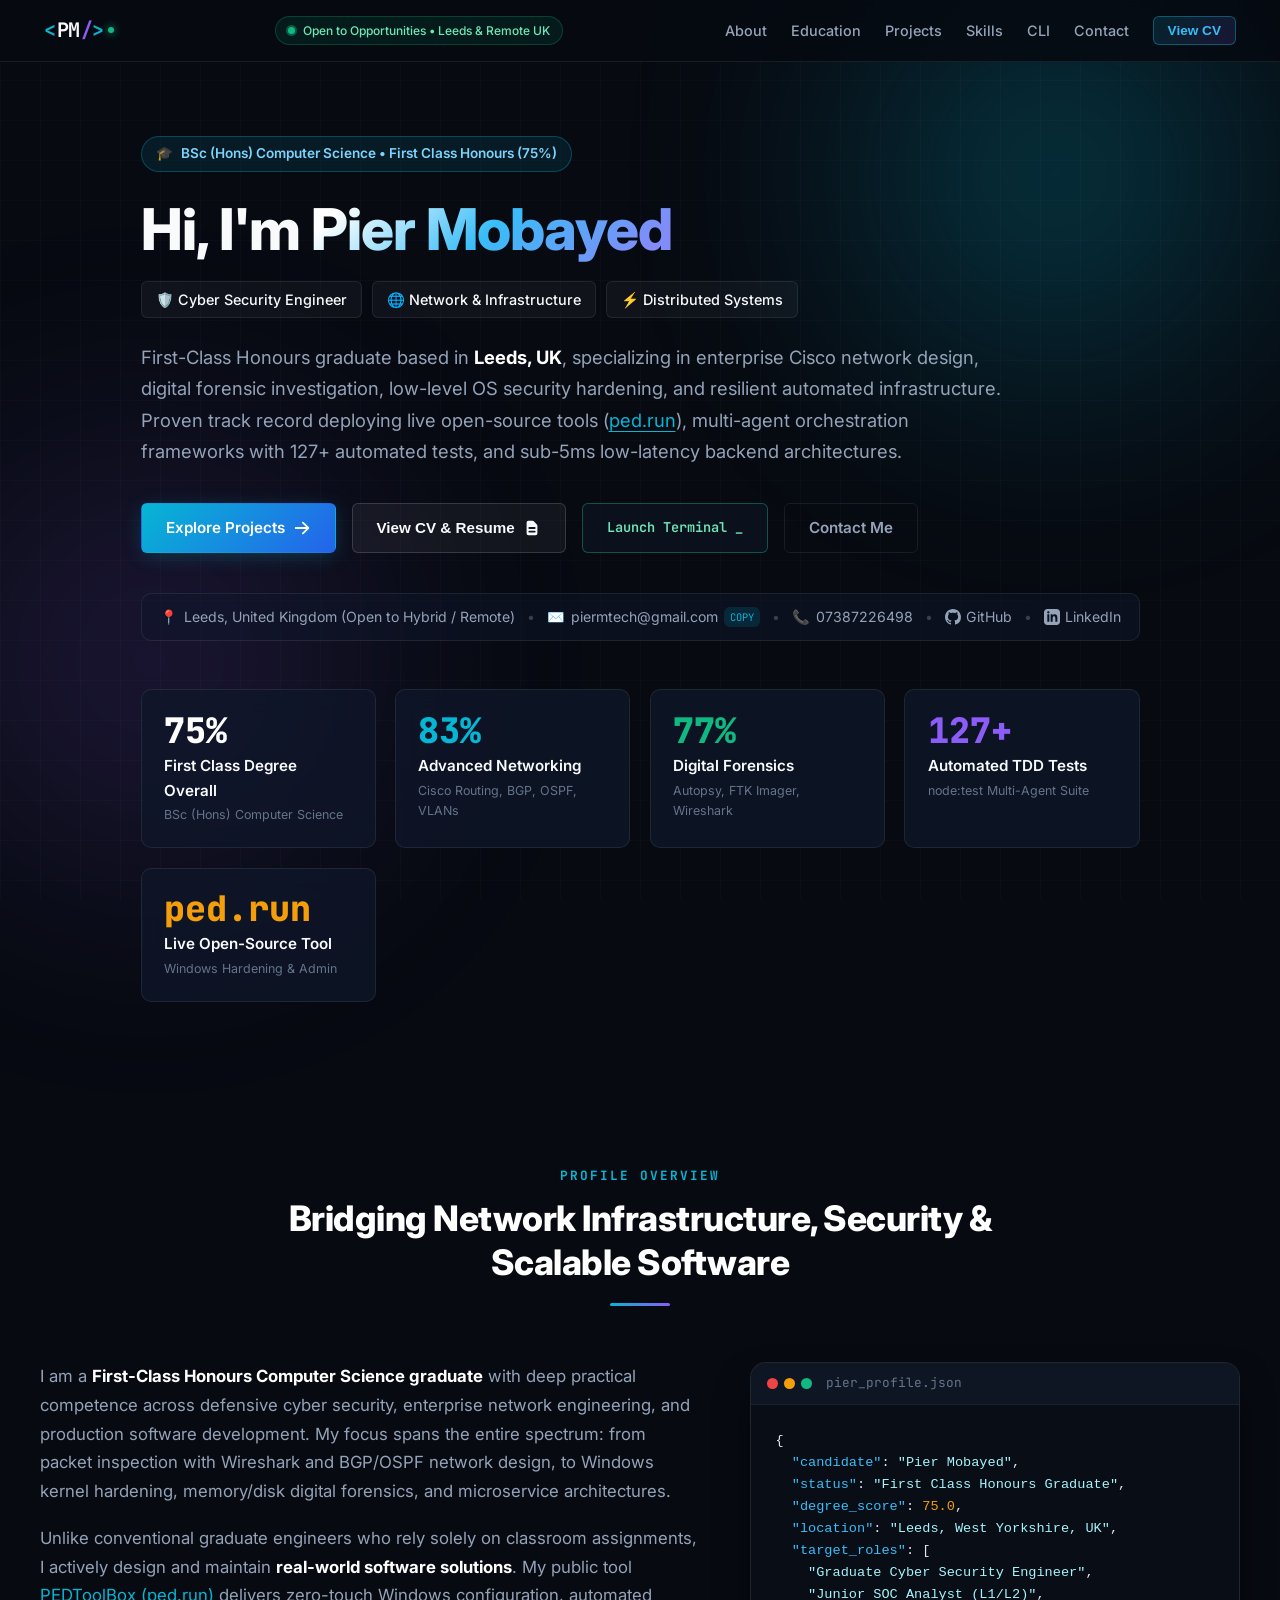
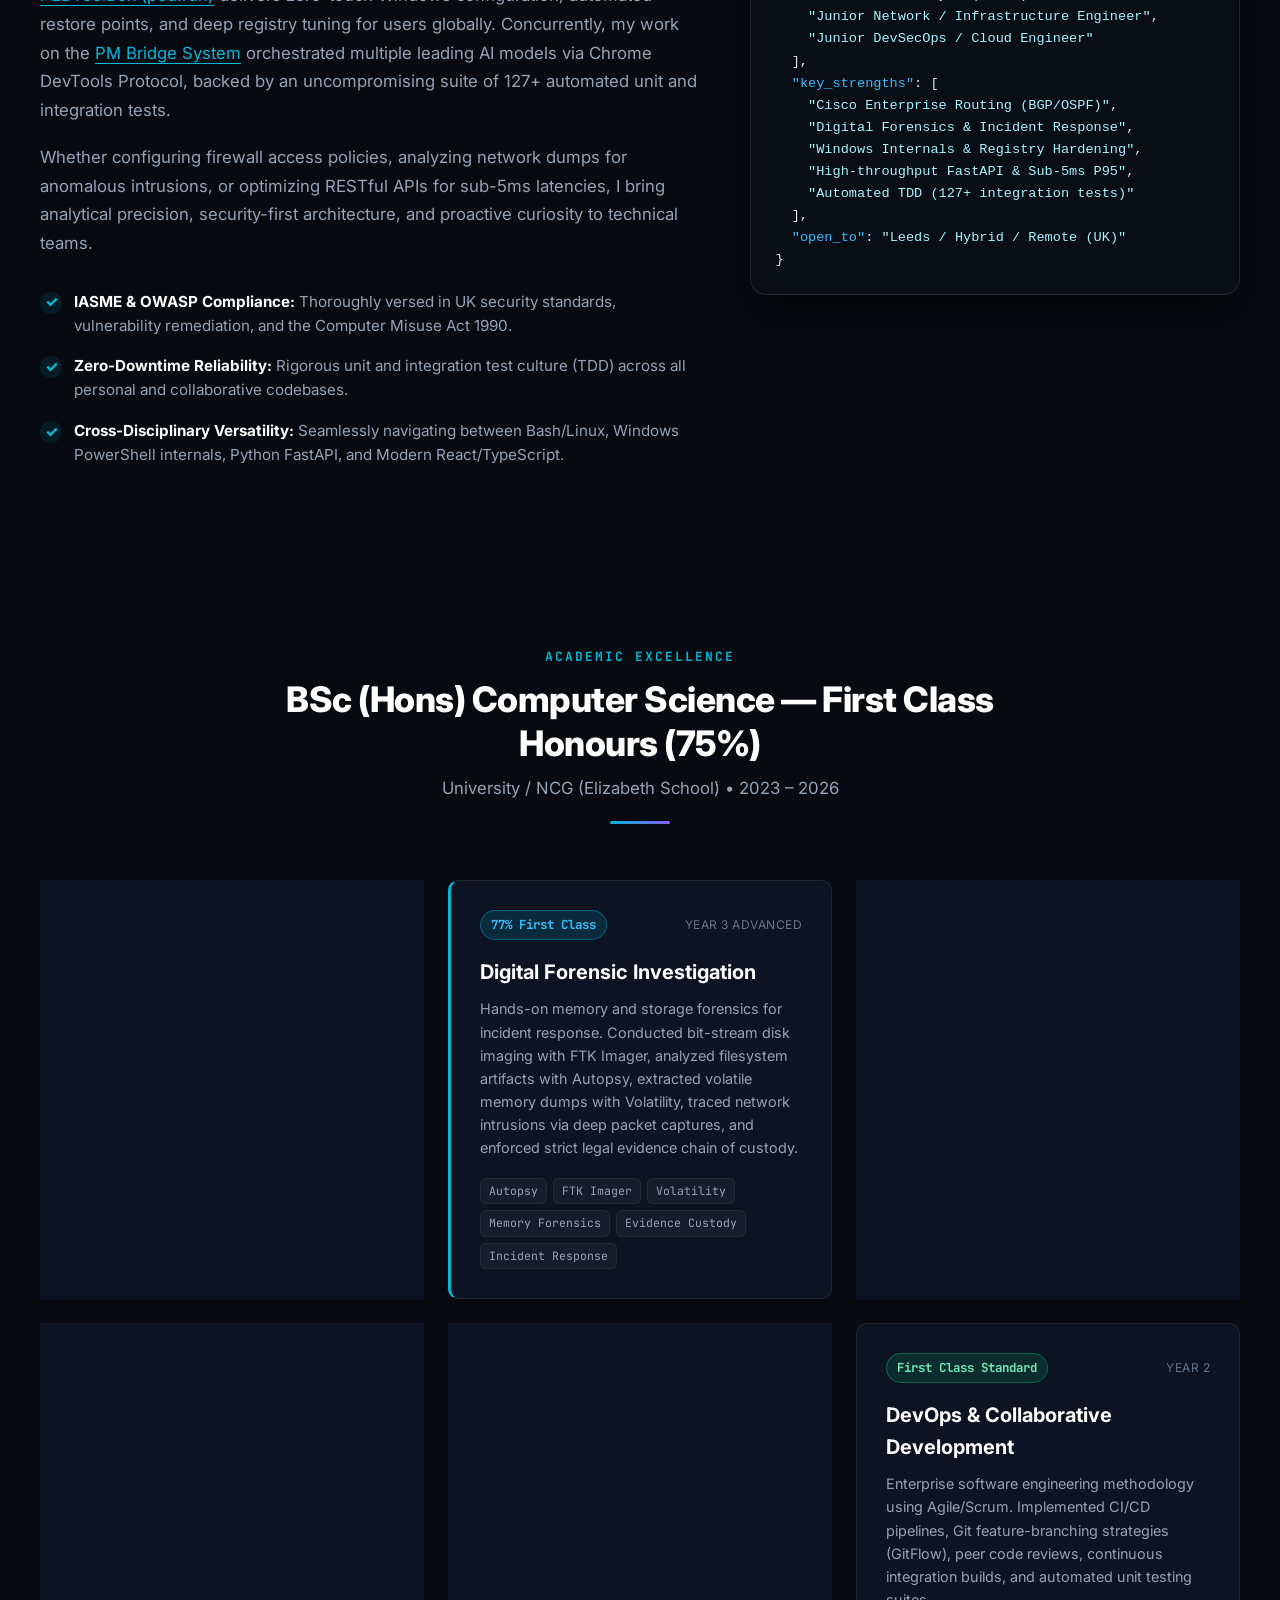
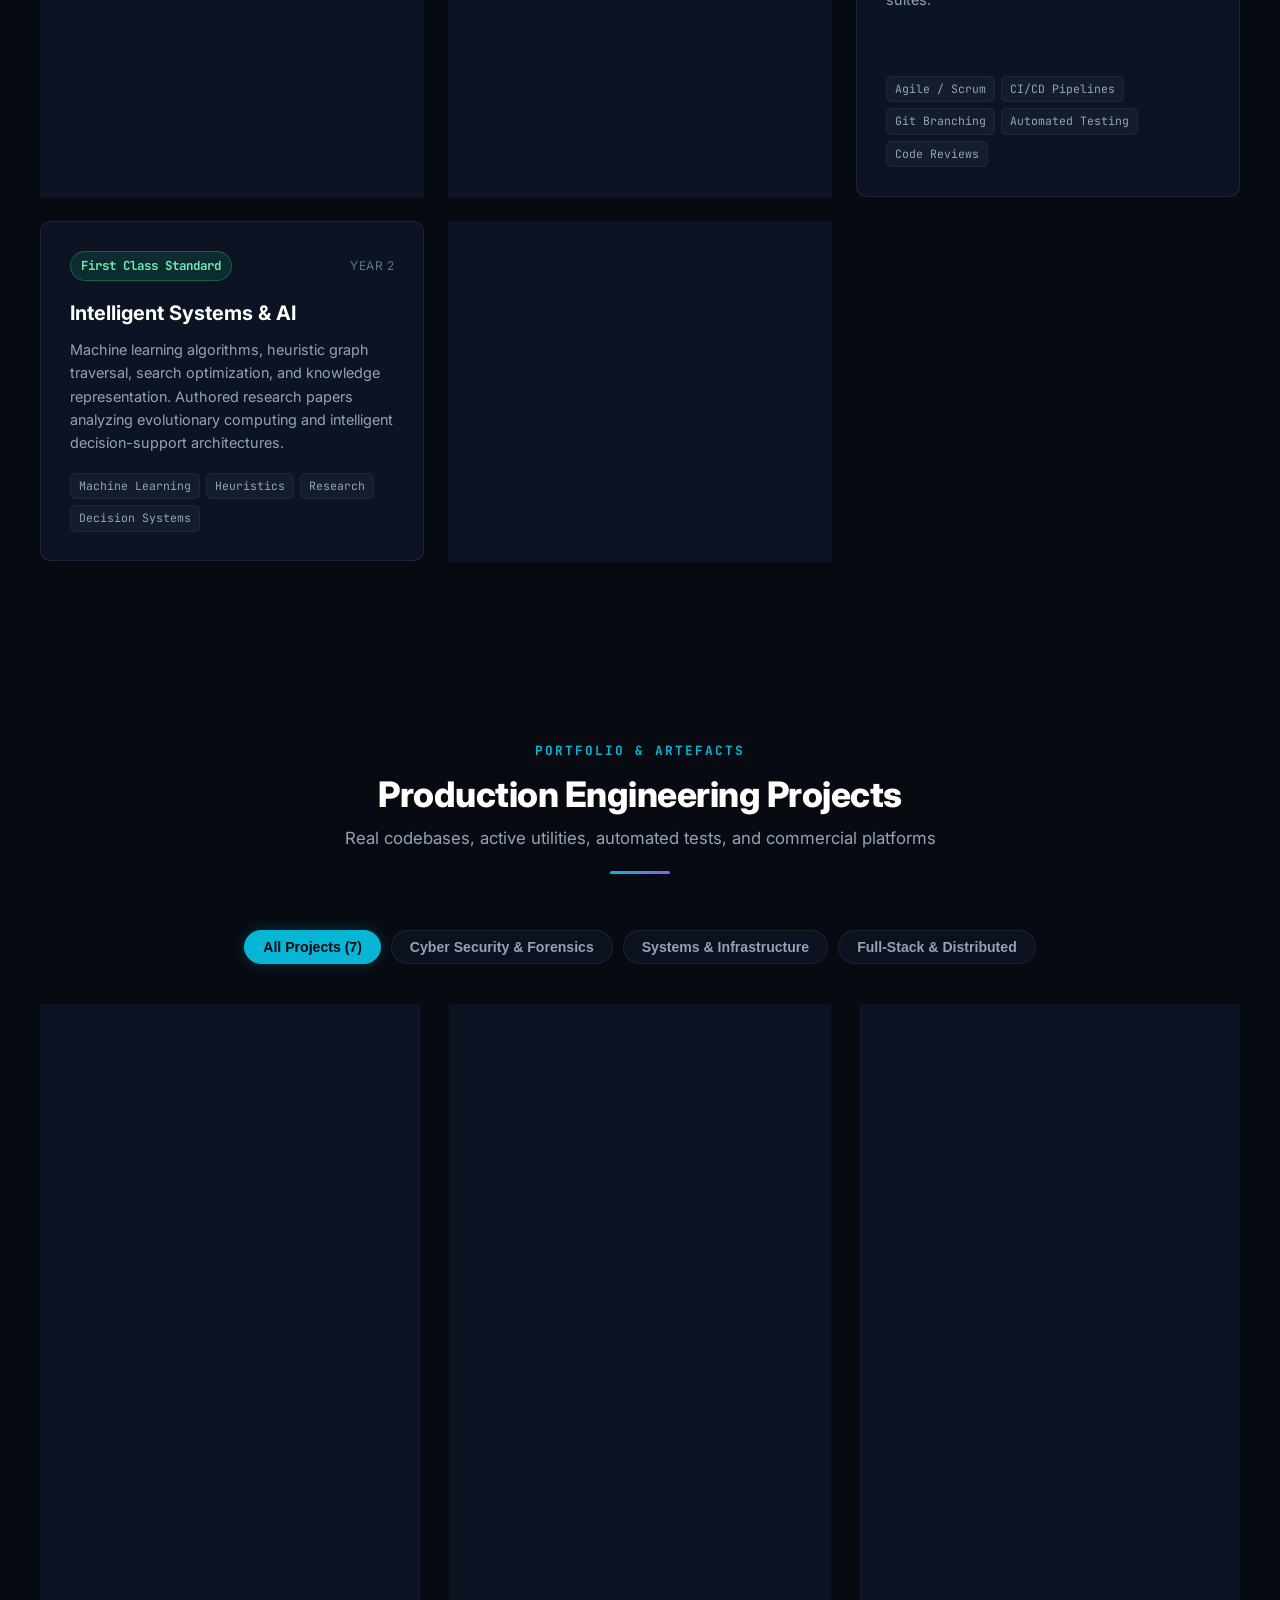
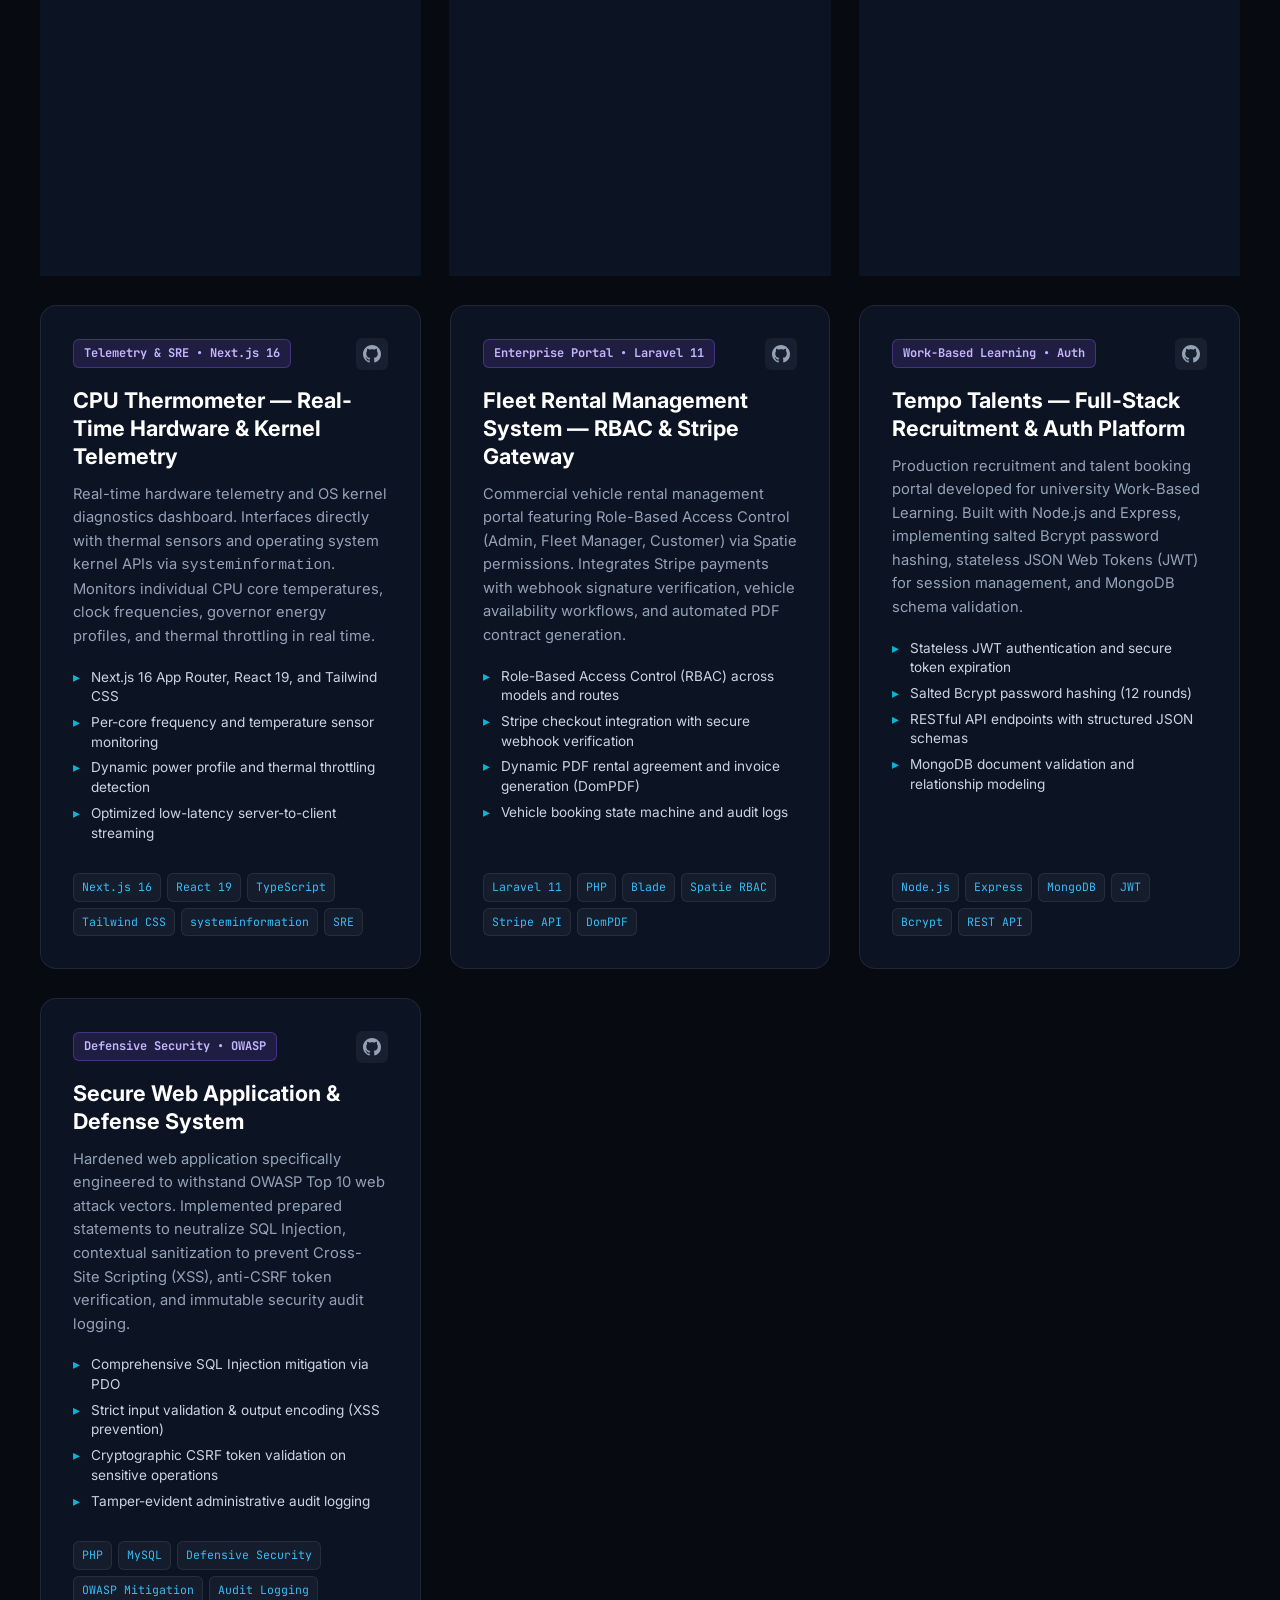
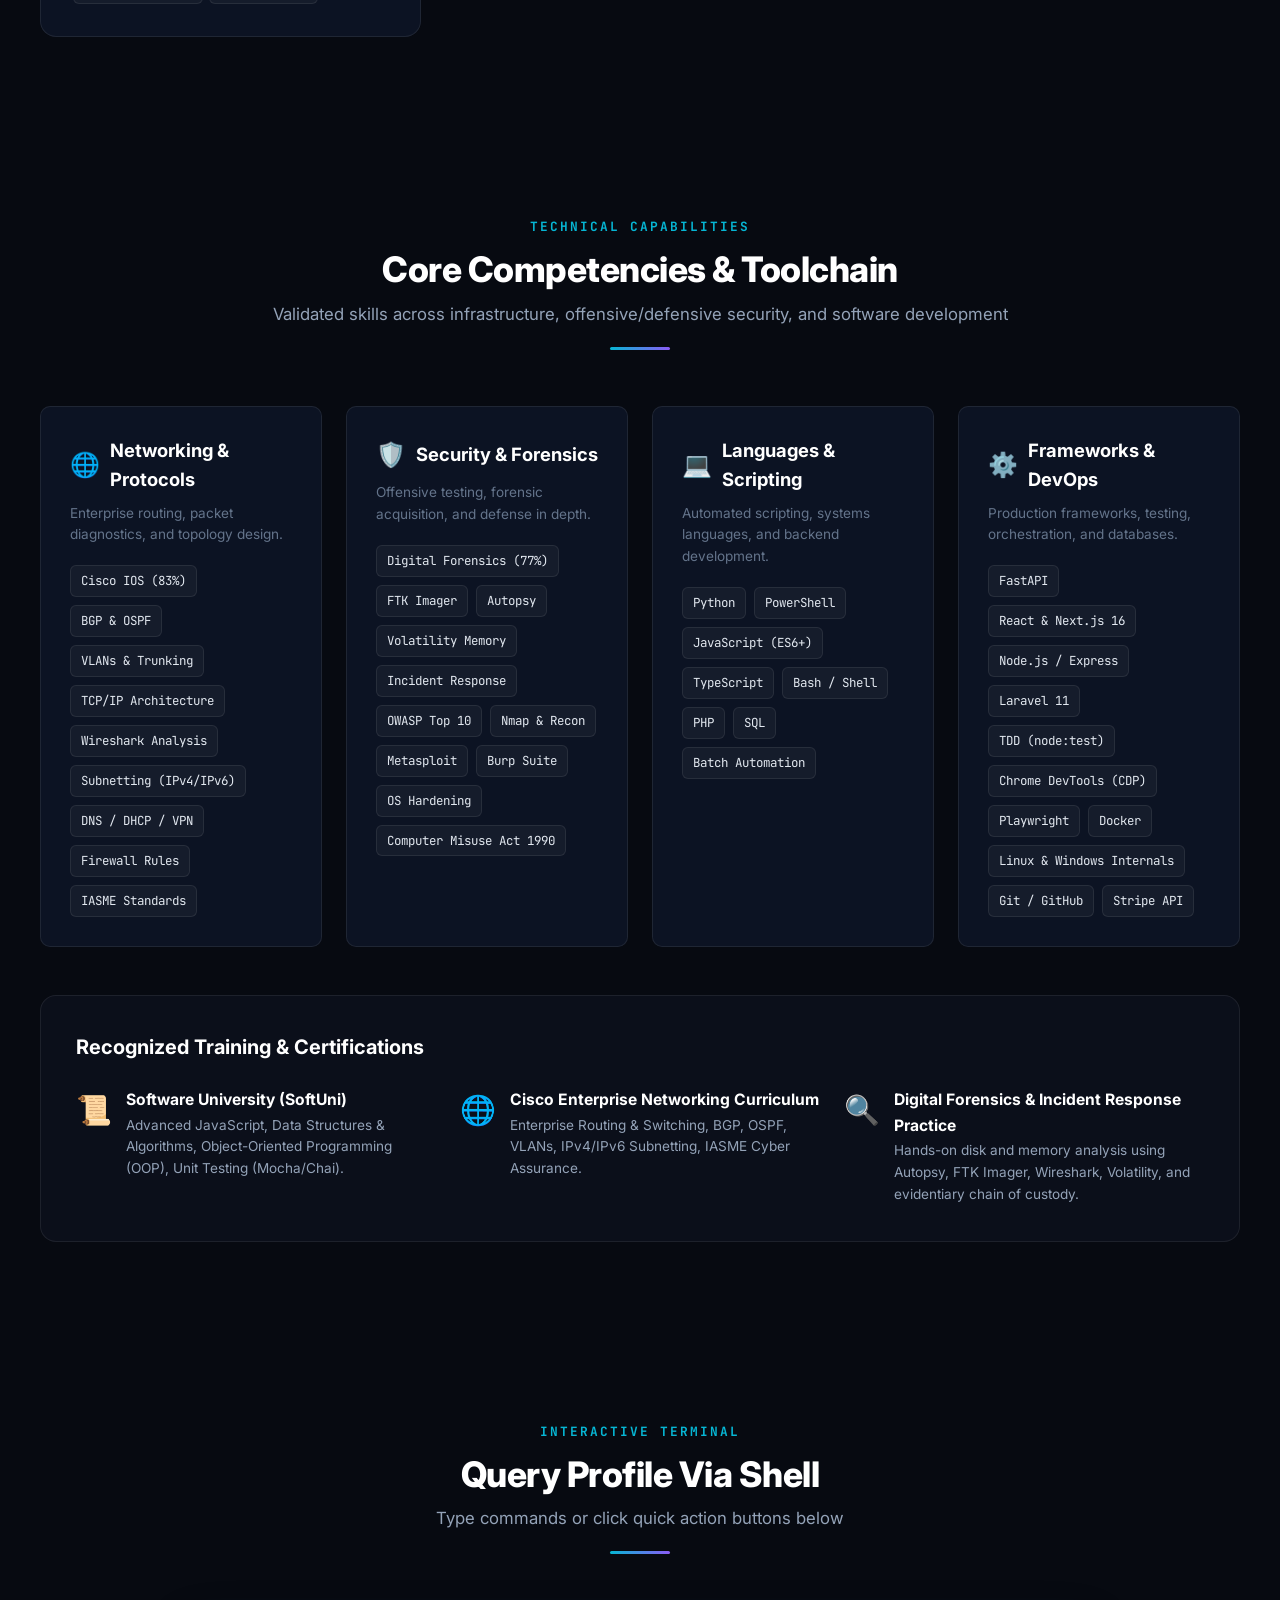
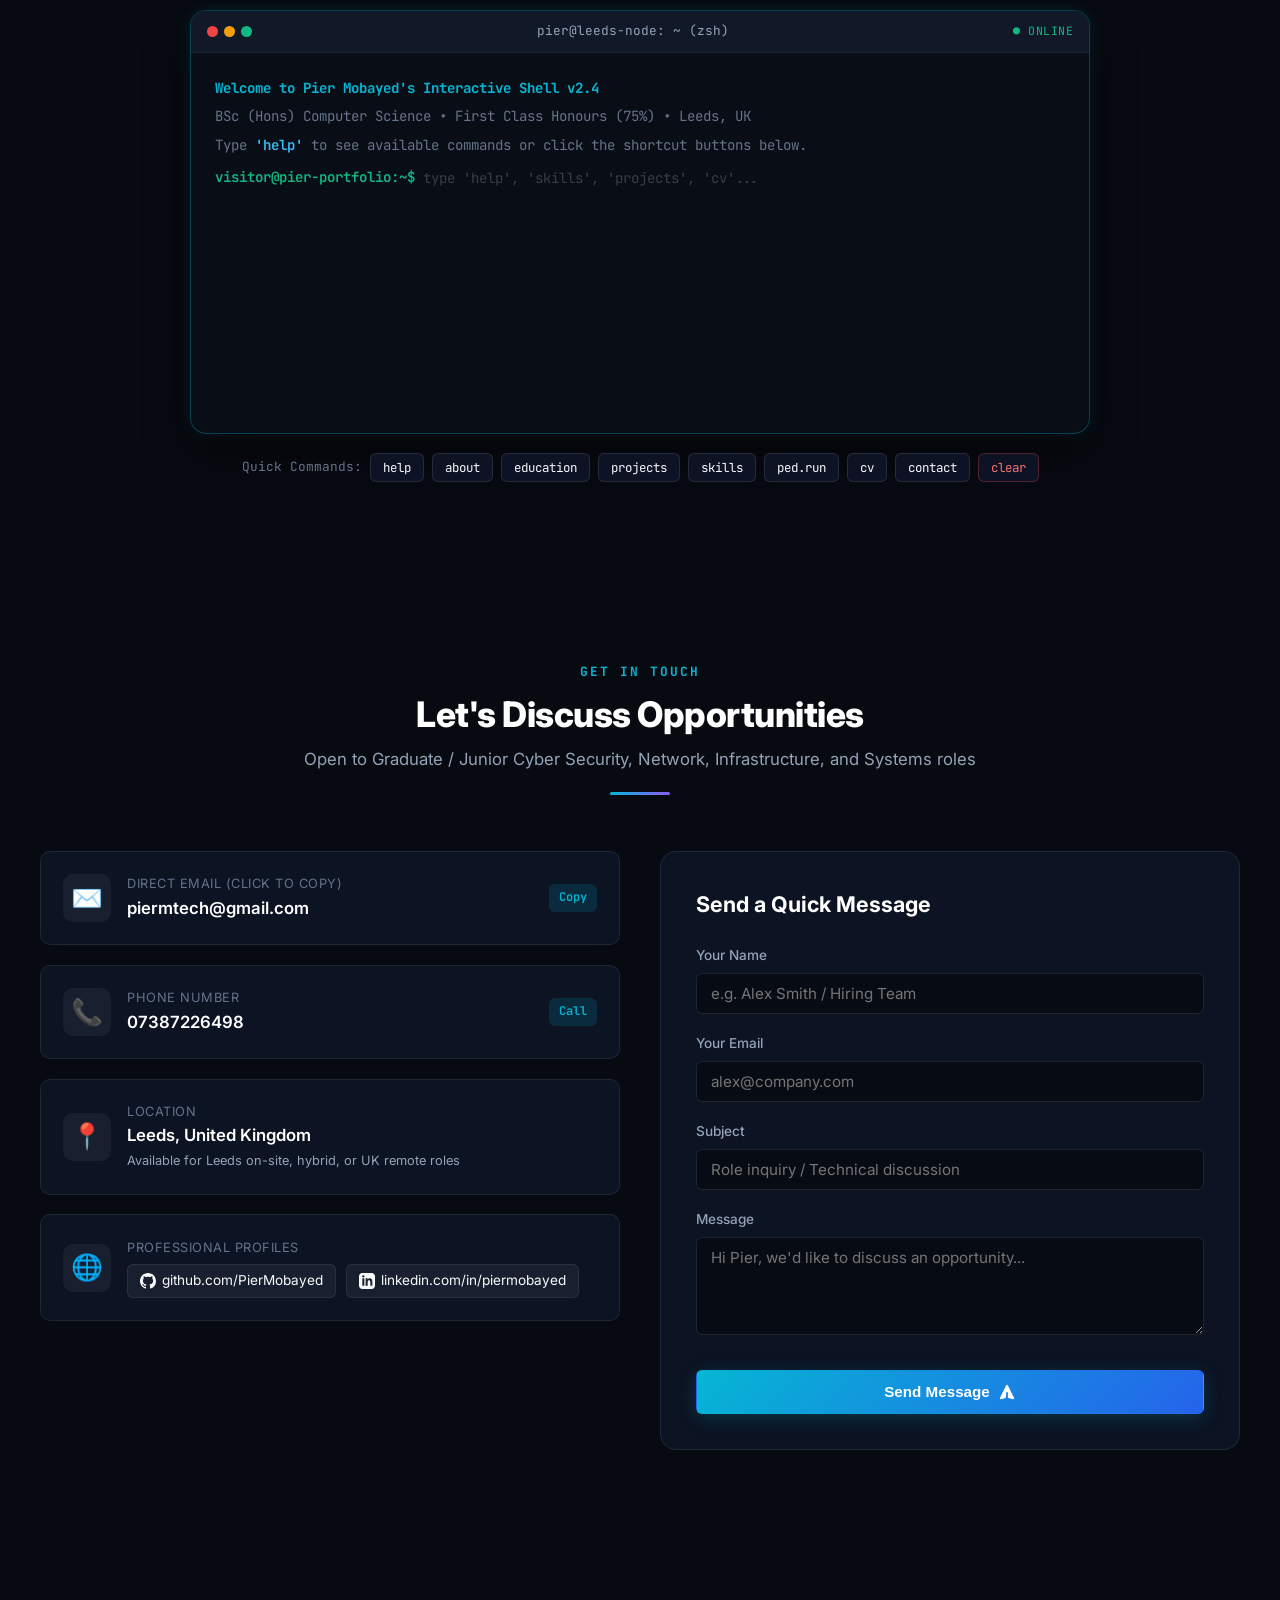
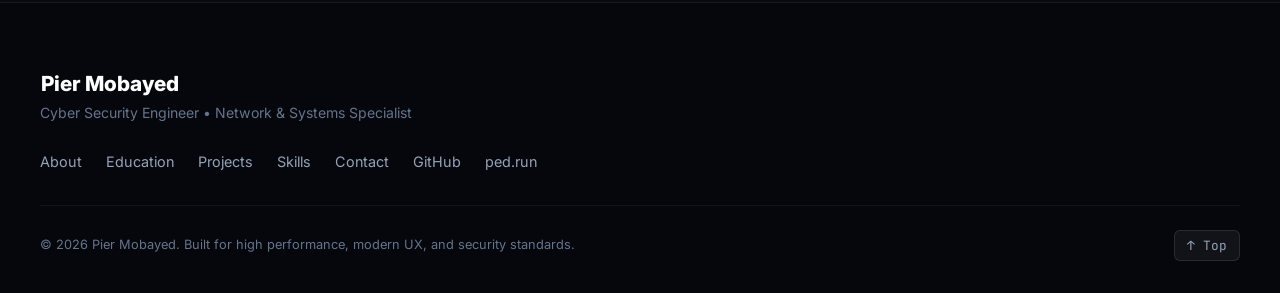
==== index.html @ e4fb0d46 "Add the portfolio site in its own repository. Co-authored-by: Cursor <cursoragent@cursor.com>" ====
<!DOCTYPE html>
<html lang="en">
<head>
  <meta charset="UTF-8">
  <meta name="viewport" content="width=device-width, initial-scale=1.0">
  <meta name="description" content="Pier Mobayed — Cyber Security Engineer, Network & Infrastructure Specialist, and Systems Developer. BSc (Hons) Computer Science First Class Honours (75%).">
  <meta name="keywords" content="Pier Mobayed, Cyber Security, Network Engineer, SOC Analyst, Leeds, First Class Honours, Cisco, Python, PowerShell, FastAPI, React">
  <meta name="author" content="Pier Mobayed">
  <meta property="og:title" content="Pier Mobayed | Cyber Security Engineer & Systems Architect">
  <meta property="og:description" content="First-Class Honours (75%) Computer Science Graduate specializing in Network Defense, Digital Forensics, and High-Performance Systems.">
  <meta property="og:type" content="website">

  <title>Pier Mobayed | Cyber Security & Systems Engineer</title>

  <!-- Google Fonts: Inter & JetBrains Mono -->
  <link rel="preconnect" href="https://fonts.googleapis.com">
  <link rel="preconnect" href="https://fonts.gstatic.com" crossorigin>
  <link href="https://fonts.googleapis.com/css2?family=Inter:wght@300;400;500;600;700;800&family=JetBrains+Mono:wght@400;500;600;700&display=swap" rel="stylesheet">

  <link rel="stylesheet" href="style.css">
</head>
<body>

  <!-- Background Decorative Grid & Glows -->
  <div class="bg-glow bg-glow-1"></div>
  <div class="bg-glow bg-glow-2"></div>
  <div class="bg-grid"></div>

  <!-- Toast Notification Container -->
  <div id="toast-container" class="toast-container"></div>

  <!-- Header / Navigation Bar -->
  <header class="navbar">
    <div class="nav-container">
      <a href="#hero" class="brand-logo">
        <span class="logo-bracket">&lt;</span>
        <span class="logo-name">PM</span>
        <span class="logo-slash">/</span>
        <span class="logo-bracket">&gt;</span>
        <span class="logo-dot"></span>
      </a>

      <div class="status-badge-nav">
        <span class="pulse-dot"></span>
        <span class="status-text">Open to Opportunities • Leeds & Remote UK</span>
      </div>

      <nav class="nav-links" id="nav-links">
        <a href="#about" class="nav-link">About</a>
        <a href="#education" class="nav-link">Education</a>
        <a href="#projects" class="nav-link">Projects</a>
        <a href="#skills" class="nav-link">Skills</a>
        <a href="#terminal-section" class="nav-link">CLI</a>
        <a href="#contact" class="nav-link nav-btn-contact">Contact</a>
        <button id="open-cv-modal-btn" class="btn-cv-nav">View CV</button>
      </nav>

      <button class="hamburger" id="hamburger" aria-label="Toggle Navigation">
        <span></span>
        <span></span>
        <span></span>
      </button>
    </div>
  </header>

  <!-- Mobile Drawer -->
  <div class="mobile-drawer" id="mobile-drawer">
    <a href="#about" class="mobile-nav-link">About</a>
    <a href="#education" class="mobile-nav-link">Education & Modules</a>
    <a href="#projects" class="mobile-nav-link">Featured Projects</a>
    <a href="#skills" class="mobile-nav-link">Technical Skills</a>
    <a href="#terminal-section" class="mobile-nav-link">Interactive Terminal</a>
    <a href="#contact" class="mobile-nav-link">Contact</a>
    <button id="open-cv-modal-btn-mobile" class="btn-primary" style="margin-top: 1rem; width: 100%;">View Full CV</button>
  </div>

  <main>

    <!-- Hero Section -->
    <section id="hero" class="hero-section">
      <div class="hero-container">
        
        <div class="hero-badge">
          <span class="badge-icon">🎓</span>
          <span>BSc (Hons) Computer Science • First Class Honours (75%)</span>
        </div>

        <h1 class="hero-title">
          Hi, I'm <span class="gradient-text">Pier Mobayed</span>
        </h1>

        <div class="hero-roles">
          <span class="role-tag">🛡️ Cyber Security Engineer</span>
          <span class="role-tag">🌐 Network & Infrastructure</span>
          <span class="role-tag">⚡ Distributed Systems</span>
        </div>

        <p class="hero-description">
          First-Class Honours graduate based in <strong>Leeds, UK</strong>, specializing in enterprise Cisco network design, digital forensic investigation, low-level OS security hardening, and resilient automated infrastructure. Proven track record deploying live open-source tools (<a href="https://ped.run" target="_blank" class="accent-link">ped.run</a>), multi-agent orchestration frameworks with 127+ automated tests, and sub-5ms low-latency backend architectures.
        </p>

        <!-- CTA Buttons -->
        <div class="hero-cta">
          <a href="#projects" class="btn btn-primary">
            <span>Explore Projects</span>
            <svg class="btn-icon" viewBox="0 0 20 20" fill="currentColor"><path fill-rule="evenodd" d="M10.293 3.293a1 1 0 011.414 0l6 6a1 1 0 010 1.414l-6 6a1 1 0 01-1.414-1.414L14.586 11H3a1 1 0 110-2h11.586l-4.293-4.293a1 1 0 010-1.414z" clip-rule="evenodd"></path></svg>
          </a>
          <button id="hero-cv-btn" class="btn btn-secondary">
            <span>View CV & Resume</span>
            <svg class="btn-icon" viewBox="0 0 20 20" fill="currentColor"><path fill-rule="evenodd" d="M4 4a2 2 0 012-2h4.586A2 2 0 0112 2.586L15.414 6A2 2 0 0116 7.414V16a2 2 0 01-2 2H6a2 2 0 01-2-2V4zm2 6a1 1 0 011-1h6a1 1 0 110 2H7a1 1 0 01-1-1zm1 3a1 1 0 100 2h6a1 1 0 100-2H7z" clip-rule="evenodd"></path></svg>
          </button>
          <a href="#terminal-section" class="btn btn-terminal">
            <span>Launch Terminal</span>
            <span class="terminal-blink">_</span>
          </a>
          <a href="#contact" class="btn btn-outline">
            <span>Contact Me</span>
          </a>
        </div>

        <!-- Quick Contacts Bar -->
        <div class="hero-quick-meta">
          <div class="meta-item">
            <span class="meta-icon">📍</span>
            <span>Leeds, United Kingdom (Open to Hybrid / Remote)</span>
          </div>
          <div class="meta-separator">•</div>
          <div class="meta-item clickable" id="copy-email-hero" title="Click to copy email">
            <span class="meta-icon">✉️</span>
            <span class="underline-hover">piermtech@gmail.com</span>
            <span class="copy-badge">copy</span>
          </div>
          <div class="meta-separator">•</div>
          <div class="meta-item">
            <span class="meta-icon">📞</span>
            <span>07387226498</span>
          </div>
          <div class="meta-separator">•</div>
          <div class="meta-item">
            <a href="https://github.com/PierMobayed" target="_blank" rel="noopener noreferrer" class="social-link-hero">
              <svg class="social-icon" viewBox="0 0 24 24" fill="currentColor"><path d="M12 0C5.37 0 0 5.37 0 12c0 5.31 3.435 9.795 8.205 11.385.6.105.825-.255.825-.57 0-.285-.015-1.23-.015-2.235-3.015.555-3.795-.735-4.035-1.41-.135-.345-.72-1.41-1.23-1.695-.42-.225-1.02-.78-.015-.795.945-.015 1.62.87 1.845 1.23 1.08 1.815 2.805 1.305 3.495.99.105-.78.42-1.305.765-1.605-2.67-.3-5.46-1.335-5.46-5.925 0-1.305.465-2.385 1.23-3.225-.12-.3-.54-1.53.12-3.18 0 0 1.005-.315 3.3 1.23.96-.27 1.98-.405 3-.405s2.04.135 3 .405c2.295-1.56 3.3-1.23 3.3-1.23.66 1.65.24 2.88.12 3.18.765.84 1.23 1.905 1.23 3.225 0 4.605-2.805 5.625-5.475 5.925.435.375.81 1.095.81 2.22 0 1.605-.015 2.895-.015 3.3 0 .315.225.69.825.57A12.02 12.02 0 0024 12c0-6.63-5.37-12-12-12z"/></svg>
              <span>GitHub</span>
            </a>
          </div>
          <div class="meta-separator">•</div>
          <div class="meta-item">
            <a href="https://linkedin.com/in/piermobayed" target="_blank" rel="noopener noreferrer" class="social-link-hero">
              <svg class="social-icon" viewBox="0 0 24 24" fill="currentColor"><path d="M19 0h-14c-2.761 0-5 2.239-5 5v14c0 2.761 2.239 5 5 5h14c2.762 0 5-2.239 5-5v-14c0-2.761-2.238-5-5-5zm-11 19h-3v-11h3v11zm-1.5-12.268c-.966 0-1.75-.79-1.75-1.764s.784-1.764 1.75-1.764 1.75.79 1.75 1.764-.783 1.764-1.75 1.764zm13.5 12.268h-3v-5.604c0-3.368-4-3.113-4 0v5.604h-3v-11h3v1.765c1.396-2.586 7-2.777 7 2.476v6.759z"/></svg>
              <span>LinkedIn</span>
            </a>
          </div>
        </div>

        <!-- Key Metrics Strip -->
        <div class="metrics-grid">
          <div class="metric-card">
            <div class="metric-value">75%</div>
            <div class="metric-label">First Class Degree Overall</div>
            <div class="metric-sub">BSc (Hons) Computer Science</div>
          </div>
          <div class="metric-card highlight-cyan">
            <div class="metric-value">83%</div>
            <div class="metric-label">Advanced Networking</div>
            <div class="metric-sub">Cisco Routing, BGP, OSPF, VLANs</div>
          </div>
          <div class="metric-card highlight-emerald">
            <div class="metric-value">77%</div>
            <div class="metric-label">Digital Forensics</div>
            <div class="metric-sub">Autopsy, FTK Imager, Wireshark</div>
          </div>
          <div class="metric-card highlight-violet">
            <div class="metric-value">127+</div>
            <div class="metric-label">Automated TDD Tests</div>
            <div class="metric-sub">node:test Multi-Agent Suite</div>
          </div>
          <div class="metric-card highlight-amber">
            <div class="metric-value">ped.run</div>
            <div class="metric-label">Live Open-Source Tool</div>
            <div class="metric-sub">Windows Hardening & Admin</div>
          </div>
        </div>

      </div>
    </section>

    <!-- About Section -->
    <section id="about" class="section about-section">
      <div class="section-container">
        <div class="section-header">
          <span class="section-kicker">PROFILE OVERVIEW</span>
          <h2 class="section-title">Bridging Network Infrastructure, Security & Scalable Software</h2>
          <div class="section-line"></div>
        </div>

        <div class="about-grid">
          <div class="about-text">
            <p>
              I am a <strong>First-Class Honours Computer Science graduate</strong> with deep practical competence across defensive cyber security, enterprise network engineering, and production software development. My focus spans the entire spectrum: from packet inspection with Wireshark and BGP/OSPF network design, to Windows kernel hardening, memory/disk digital forensics, and microservice architectures.
            </p>
            <p>
              Unlike conventional graduate engineers who rely solely on classroom assignments, I actively design and maintain <strong>real-world software solutions</strong>. My public tool <a href="https://ped.run" target="_blank" class="accent-link">PEDToolBox (ped.run)</a> delivers zero-touch Windows configuration, automated restore points, and deep registry tuning for users globally. Concurrently, my work on the <a href="#projects" class="accent-link">PM Bridge System</a> orchestrated multiple leading AI models via Chrome DevTools Protocol, backed by an uncompromising suite of 127+ automated unit and integration tests.
            </p>
            <p>
              Whether configuring firewall access policies, analyzing network dumps for anomalous intrusions, or optimizing RESTful APIs for sub-5ms latencies, I bring analytical precision, security-first architecture, and proactive curiosity to technical teams.
            </p>

            <div class="about-points">
              <div class="point-item">
                <span class="point-check">✓</span>
                <span><strong>IASME & OWASP Compliance:</strong> Thoroughly versed in UK security standards, vulnerability remediation, and the Computer Misuse Act 1990.</span>
              </div>
              <div class="point-item">
                <span class="point-check">✓</span>
                <span><strong>Zero-Downtime Reliability:</strong> Rigorous unit and integration test culture (TDD) across all personal and collaborative codebases.</span>
              </div>
              <div class="point-item">
                <span class="point-check">✓</span>
                <span><strong>Cross-Disciplinary Versatility:</strong> Seamlessly navigating between Bash/Linux, Windows PowerShell internals, Python FastAPI, and Modern React/TypeScript.</span>
              </div>
            </div>
          </div>

          <div class="about-card-terminal">
            <div class="terminal-bar">
              <div class="terminal-dots">
                <span class="dot dot-red"></span>
                <span class="dot dot-yellow"></span>
                <span class="dot dot-green"></span>
              </div>
              <span class="terminal-title">pier_profile.json</span>
            </div>
            <pre class="terminal-code"><code>{
  <span class="json-key">"candidate"</span>: <span class="json-str">"Pier Mobayed"</span>,
  <span class="json-key">"status"</span>: <span class="json-str">"First Class Honours Graduate"</span>,
  <span class="json-key">"degree_score"</span>: <span class="json-num">75.0</span>,
  <span class="json-key">"location"</span>: <span class="json-str">"Leeds, West Yorkshire, UK"</span>,
  <span class="json-key">"target_roles"</span>: [
    <span class="json-str">"Graduate Cyber Security Engineer"</span>,
    <span class="json-str">"Junior SOC Analyst (L1/L2)"</span>,
    <span class="json-str">"Junior Network / Infrastructure Engineer"</span>,
    <span class="json-str">"Junior DevSecOps / Cloud Engineer"</span>
  ],
  <span class="json-key">"key_strengths"</span>: [
    <span class="json-str">"Cisco Enterprise Routing (BGP/OSPF)"</span>,
    <span class="json-str">"Digital Forensics & Incident Response"</span>,
    <span class="json-str">"Windows Internals & Registry Hardening"</span>,
    <span class="json-str">"High-throughput FastAPI & Sub-5ms P95"</span>,
    <span class="json-str">"Automated TDD (127+ integration tests)"</span>
  ],
  <span class="json-key">"open_to"</span>: <span class="json-str">"Leeds / Hybrid / Remote (UK)"</span>
}</code></pre>
          </div>
        </div>
      </div>
    </section>

    <!-- Education & Academic Achievements -->
    <section id="education" class="section education-section">
      <div class="section-container">
        <div class="section-header">
          <span class="section-kicker">ACADEMIC EXCELLENCE</span>
          <h2 class="section-title">BSc (Hons) Computer Science — First Class Honours (75%)</h2>
          <p class="section-subtitle">University / NCG (Elizabeth School) • 2023 – 2026</p>
          <div class="section-line"></div>
        </div>

        <div class="modules-grid">

          <!-- Advanced Networking -->
          <div class="module-card featured-module">
            <div class="module-header">
              <div class="module-score-pill score-high">83% First Class</div>
              <span class="module-year">Year 3 Advanced</span>
            </div>
            <h3 class="module-title">Advanced Networking</h3>
            <p class="module-desc">
              Comprehensive enterprise network topology design and implementation. Mastered Cisco IOS routing and switching, Border Gateway Protocol (BGP), Open Shortest Path First (OSPF), VLAN segmentation, inter-VLAN routing, IPv4/IPv6 subnetting, packet inspection with Wireshark, and alignment with UK IASME Cyber Assurance standards.
            </p>
            <div class="module-tags">
              <span>Cisco IOS</span>
              <span>BGP</span>
              <span>OSPF</span>
              <span>VLANs</span>
              <span>Wireshark</span>
              <span>IASME Standards</span>
            </div>
          </div>

          <!-- Digital Forensics -->
          <div class="module-card featured-module">
            <div class="module-header">
              <div class="module-score-pill score-high">77% First Class</div>
              <span class="module-year">Year 3 Advanced</span>
            </div>
            <h3 class="module-title">Digital Forensic Investigation</h3>
            <p class="module-desc">
              Hands-on memory and storage forensics for incident response. Conducted bit-stream disk imaging with FTK Imager, analyzed filesystem artifacts with Autopsy, extracted volatile memory dumps with Volatility, traced network intrusions via deep packet captures, and enforced strict legal evidence chain of custody.
            </p>
            <div class="module-tags">
              <span>Autopsy</span>
              <span>FTK Imager</span>
              <span>Volatility</span>
              <span>Memory Forensics</span>
              <span>Evidence Custody</span>
              <span>Incident Response</span>
            </div>
          </div>

          <!-- CMP600 Capstone Dissertation -->
          <div class="module-card">
            <div class="module-header">
              <div class="module-score-pill score-first">74% First Class</div>
              <span class="module-year">Final Year Capstone</span>
            </div>
            <h3 class="module-title">CMP600 Dissertation Project</h3>
            <p class="module-desc">
              Engineered the Door2Door real-time logistics system prototype. Developed an asynchronous FastAPI backend achieving sub-5ms P95 latency under high request concurrency, accompanied by 3 dedicated React portals (Client, Driver, Dispatcher) with JWT role-based security contracts.
            </p>
            <div class="module-tags">
              <span>FastAPI</span>
              <span>React</span>
              <span>Sub-5ms Latency</span>
              <span>REST API</span>
              <span>Pydantic</span>
            </div>
          </div>

          <!-- Vulnerability and Penetration Testing -->
          <div class="module-card">
            <div class="module-header">
              <div class="module-score-pill score-first">First Class Standard</div>
              <span class="module-year">Year 3</span>
            </div>
            <h3 class="module-title">Vulnerability & Penetration Testing</h3>
            <p class="module-desc">
              Execution of full offensive security lifecycles following ethical hacking guidelines. Conducted port scanning and service fingerprinting with Nmap, automated vulnerability analysis, exploit validation with Metasploit, web proxy interception via Burp Suite, and legal compliance under the Computer Misuse Act 1990.
            </p>
            <div class="module-tags">
              <span>OWASP Top 10</span>
              <span>Nmap</span>
              <span>Metasploit</span>
              <span>Burp Suite</span>
              <span>Kali Linux</span>
              <span>Remediation Reports</span>
            </div>
          </div>

          <!-- Secure Web Development -->
          <div class="module-card">
            <div class="module-header">
              <div class="module-score-pill score-first">First Class Standard</div>
              <span class="module-year">Year 2</span>
            </div>
            <h3 class="module-title">Secure Web Development</h3>
            <p class="module-desc">
              Defensive application engineering and attack vector mitigation. Built robust defense mechanisms preventing SQL Injections via PDO prepared statements, stored/reflected XSS through contextual output encoding, CSRF tokens, secure cookie session flags, and administrative tamper-proof audit trails.
            </p>
            <div class="module-tags">
              <span>PHP / MySQL</span>
              <span>Defensive Coding</span>
              <span>SQLi Mitigation</span>
              <span>XSS Prevention</span>
              <span>CSRF Tokens</span>
            </div>
          </div>

          <!-- DevOps & Collaborative Dev -->
          <div class="module-card">
            <div class="module-header">
              <div class="module-score-pill score-first">First Class Standard</div>
              <span class="module-year">Year 2</span>
            </div>
            <h3 class="module-title">DevOps & Collaborative Development</h3>
            <p class="module-desc">
              Enterprise software engineering methodology using Agile/Scrum. Implemented CI/CD pipelines, Git feature-branching strategies (GitFlow), peer code reviews, continuous integration builds, and automated unit testing suites.
            </p>
            <div class="module-tags">
              <span>Agile / Scrum</span>
              <span>CI/CD Pipelines</span>
              <span>Git Branching</span>
              <span>Automated Testing</span>
              <span>Code Reviews</span>
            </div>
          </div>

          <!-- Intelligent Systems & AI -->
          <div class="module-card">
            <div class="module-header">
              <div class="module-score-pill score-first">First Class Standard</div>
              <span class="module-year">Year 2</span>
            </div>
            <h3 class="module-title">Intelligent Systems & AI</h3>
            <p class="module-desc">
              Machine learning algorithms, heuristic graph traversal, search optimization, and knowledge representation. Authored research papers analyzing evolutionary computing and intelligent decision-support architectures.
            </p>
            <div class="module-tags">
              <span>Machine Learning</span>
              <span>Heuristics</span>
              <span>Research</span>
              <span>Decision Systems</span>
            </div>
          </div>

          <!-- Internet of Things -->
          <div class="module-card">
            <div class="module-header">
              <div class="module-score-pill score-first">First Class Standard</div>
              <span class="module-year">Year 2</span>
            </div>
            <h3 class="module-title">Internet of Things (IoT)</h3>
            <p class="module-desc">
              Embedded sensor topologies, low-power telemetry protocols, and IoT endpoint security. Analyzed cryptographic transport mechanisms for resource-constrained edge devices and hardware-to-cloud communication.
            </p>
            <div class="module-tags">
              <span>Sensor Networks</span>
              <span>Telemetry</span>
              <span>Edge Security</span>
              <span>Hardware API</span>
            </div>
          </div>

        </div>
      </div>
    </section>

    <!-- Featured Engineering Projects -->
    <section id="projects" class="section projects-section">
      <div class="section-container">
        <div class="section-header">
          <span class="section-kicker">PORTFOLIO & ARTEFACTS</span>
          <h2 class="section-title">Production Engineering Projects</h2>
          <p class="section-subtitle">Real codebases, active utilities, automated tests, and commercial platforms</p>
          <div class="section-line"></div>
        </div>

        <!-- Project Category Filters -->
        <div class="filter-controls">
          <button class="filter-btn active" data-filter="all">All Projects (7)</button>
          <button class="filter-btn" data-filter="security">Cyber Security & Forensics</button>
          <button class="filter-btn" data-filter="systems">Systems & Infrastructure</button>
          <button class="filter-btn" data-filter="fullstack">Full-Stack & Distributed</button>
        </div>

        <div class="projects-grid" id="projects-grid">

          <!-- 1. PEDToolBox -->
          <article class="project-card" data-category="security systems">
            <div class="project-card-top">
              <div class="project-type-tag">Live Utility • ped.run</div>
              <div class="project-links">
                <a href="https://piermobayed.github.io/PEDToolBox/" target="_blank" rel="noopener noreferrer" title="Live Web Page" class="icon-link">
                  <svg viewBox="0 0 20 20" fill="currentColor"><path d="M11 3a1 1 0 100 2h2.586l-6.293 6.293a1 1 0 101.414 1.414L15 6.414V9a1 1 0 102 0V4a1 1 0 00-1-1h-5z"></path><path d="M5 5a2 2 0 00-2 2v8a2 2 0 002 2h8a2 2 0 002-2v-3a1 1 0 10-2 0v3H5V7h3a1 1 0 000-2H5z"></path></svg>
                </a>
                <a href="https://github.com/PierMobayed/PEDToolBox" target="_blank" rel="noopener noreferrer" title="GitHub Repository" class="icon-link">
                  <svg viewBox="0 0 24 24" fill="currentColor"><path d="M12 0C5.37 0 0 5.37 0 12c0 5.31 3.435 9.795 8.205 11.385.6.105.825-.255.825-.57 0-.285-.015-1.23-.015-2.235-3.015.555-3.795-.735-4.035-1.41-.135-.345-.72-1.41-1.23-1.695-.42-.225-1.02-.78-.015-.795.945-.015 1.62.87 1.845 1.23 1.08 1.815 2.805 1.305 3.495.99.105-.78.42-1.305.765-1.605-2.67-.3-5.46-1.335-5.46-5.925 0-1.305.465-2.385 1.23-3.225-.12-.3-.54-1.53.12-3.18 0 0 1.005-.315 3.3 1.23.96-.27 1.98-.405 3-.405s2.04.135 3 .405c2.295-1.56 3.3-1.23 3.3-1.23.66 1.65.24 2.88.12 3.18.765.84 1.23 1.905 1.23 3.225 0 4.605-2.805 5.625-5.475 5.925.435.375.81 1.095.81 2.22 0 1.605-.015 2.895-.015 3.3 0 .315.225.69.825.57A12.02 12.02 0 0024 12c0-6.63-5.37-12-12-12z"/></svg>
                </a>
              </div>
            </div>

            <h3 class="project-title">PEDToolBox — Windows Administration & Security Hardening</h3>

            <div class="project-command-box">
              <code>powershell iex(irm ped.run)</code>
              <button class="btn-copy-inline" data-copy="powershell iex(irm ped.run)" title="Copy run command">Copy</button>
            </div>

            <p class="project-description">
              Production-grade Windows 10 & 11 system administration and hardening suite with custom domain deployment (<a href="https://ped.run" target="_blank" class="accent-link">ped.run</a>). Features automated restore point creation with progress tracking, complete registry/services/tasks backup & disaster recovery, Windows Defender and UAC security policy enforcement, automated driver diagnostics, unattended zero-touch OS installation generation (<code>autounattend.xml</code>), and GUI bloatware removal.
            </p>

            <ul class="project-bullet-highlights">
              <li>Instant execution via single PowerShell command</li>
              <li>Registry, Services, and Task Scheduler backup and restoration</li>
              <li>Defender and ExecutionPolicy security hardening</li>
              <li>Zero-touch automated Windows installation generator</li>
            </ul>

            <div class="project-tech-tags">
              <span>PowerShell</span>
              <span>Batch</span>
              <span>Windows Internals</span>
              <span>Registry Hardening</span>
              <span>Disaster Recovery</span>
              <span>Automation</span>
            </div>
          </article>

          <!-- 2. PM Bridge System -->
          <article class="project-card" data-category="systems fullstack">
            <div class="project-card-top">
              <div class="project-type-tag">Agentic Mesh • 127+ Tests</div>
              <div class="project-links">
                <a href="https://github.com/PierMobayed/pm-bridge-system" target="_blank" rel="noopener noreferrer" title="GitHub Repository" class="icon-link">
                  <svg viewBox="0 0 24 24" fill="currentColor"><path d="M12 0C5.37 0 0 5.37 0 12c0 5.31 3.435 9.795 8.205 11.385.6.105.825-.255.825-.57 0-.285-.015-1.23-.015-2.235-3.015.555-3.795-.735-4.035-1.41-.135-.345-.72-1.41-1.23-1.695-.42-.225-1.02-.78-.015-.795.945-.015 1.62.87 1.845 1.23 1.08 1.815 2.805 1.305 3.495.99.105-.78.42-1.305.765-1.605-2.67-.3-5.46-1.335-5.46-5.925 0-1.305.465-2.385 1.23-3.225-.12-.3-.54-1.53.12-3.18 0 0 1.005-.315 3.3 1.23.96-.27 1.98-.405 3-.405s2.04.135 3 .405c2.295-1.56 3.3-1.23 3.3-1.23.66 1.65.24 2.88.12 3.18.765.84 1.23 1.905 1.23 3.225 0 4.605-2.805 5.625-5.475 5.925.435.375.81 1.095.81 2.22 0 1.605-.015 2.895-.015 3.3 0 .315.225.69.825.57A12.02 12.02 0 0024 12c0-6.63-5.37-12-12-12z"/></svg>
                </a>
              </div>
            </div>

            <h3 class="project-title">PM Bridge System — Multi-Agent Orchestration & Automation</h3>

            <p class="project-description">
              Distributed agent orchestration engine connecting Copilot, Cursor Agent, Claude, Gemini, DeepSeek, and OpenAI via low-level Chrome DevTools Protocol (CDP) and REST endpoints (<code>:9470</code>, <code>:9471</code>). Implements dual-channel busy/idle routing, operator hold protocols (<code>OPERATOR_HOLD</code>), message deduplication, and an automated suite of 127+ integration and unit tests.
            </p>

            <ul class="project-bullet-highlights">
              <li>Low-level CDP browser automation on ports 9222 and 9229</li>
              <li>127+ comprehensive automated tests executed via native <code>node:test</code></li>
              <li>Dual-channel idle/busy state machine to eliminate UI blocking</li>
              <li>Standardized JSON message envelopes with SHA-256 deduplication</li>
            </ul>

            <div class="project-tech-tags">
              <span>Node.js</span>
              <span>Chrome DevTools (CDP)</span>
              <span>Playwright</span>
              <span>REST APIs</span>
              <span>TDD (node:test)</span>
              <span>Queues</span>
            </div>
          </article>

          <!-- 3. CMP600 Dissertation -->
          <article class="project-card" data-category="fullstack">
            <div class="project-card-top">
              <div class="project-type-tag">Final Dissertation • 74%</div>
              <div class="project-links">
                <a href="https://github.com/PierMobayed/CMP600_Dissertation_Project" target="_blank" rel="noopener noreferrer" title="GitHub Repository" class="icon-link">
                  <svg viewBox="0 0 24 24" fill="currentColor"><path d="M12 0C5.37 0 0 5.37 0 12c0 5.31 3.435 9.795 8.205 11.385.6.105.825-.255.825-.57 0-.285-.015-1.23-.015-2.235-3.015.555-3.795-.735-4.035-1.41-.135-.345-.72-1.41-1.23-1.695-.42-.225-1.02-.78-.015-.795.945-.015 1.62.87 1.845 1.23 1.08 1.815 2.805 1.305 3.495.99.105-.78.42-1.305.765-1.605-2.67-.3-5.46-1.335-5.46-5.925 0-1.305.465-2.385 1.23-3.225-.12-.3-.54-1.53.12-3.18 0 0 1.005-.315 3.3 1.23.96-.27 1.98-.405 3-.405s2.04.135 3 .405c2.295-1.56 3.3-1.23 3.3-1.23.66 1.65.24 2.88.12 3.18.765.84 1.23 1.905 1.23 3.225 0 4.605-2.805 5.625-5.475 5.925.435.375.81 1.095.81 2.22 0 1.605-.015 2.895-.015 3.3 0 .315.225.69.825.57A12.02 12.02 0 0024 12c0-6.63-5.37-12-12-12z"/></svg>
                </a>
              </div>
            </div>

            <h3 class="project-title">CMP600 Door2Door — Distributed Real-Time Architecture</h3>

            <p class="project-description">
              Simulated multi-tier London courier platform featuring a high-performance Python FastAPI backend achieving sub-5ms P95 latency. Supported by 3 dedicated Vite React client portals (Customer, Driver, Office Dispatcher) with asynchronous SQLite persistence and JWT authentication.
            </p>

            <ul class="project-bullet-highlights">
              <li>Sub-5ms P95 latency under high request loads</li>
              <li>3 separate React client portals with responsive design</li>
              <li>Pydantic data validation and contract enforcement</li>
              <li>Comprehensive academic dissertation report (74% score)</li>
            </ul>

            <div class="project-tech-tags">
              <span>FastAPI</span>
              <span>React 18</span>
              <span>Python</span>
              <span>SQLite</span>
              <span>REST API</span>
              <span>High-Throughput</span>
            </div>
          </article>

          <!-- 4. CPU Thermometer -->
          <article class="project-card" data-category="systems fullstack">
            <div class="project-card-top">
              <div class="project-type-tag">Telemetry & SRE • Next.js 16</div>
              <div class="project-links">
                <a href="https://github.com/PierMobayed/cpu-thermometar" target="_blank" rel="noopener noreferrer" title="GitHub Repository" class="icon-link">
                  <svg viewBox="0 0 24 24" fill="currentColor"><path d="M12 0C5.37 0 0 5.37 0 12c0 5.31 3.435 9.795 8.205 11.385.6.105.825-.255.825-.57 0-.285-.015-1.23-.015-2.235-3.015.555-3.795-.735-4.035-1.41-.135-.345-.72-1.41-1.23-1.695-.42-.225-1.02-.78-.015-.795.945-.015 1.62.87 1.845 1.23 1.08 1.815 2.805 1.305 3.495.99.105-.78.42-1.305.765-1.605-2.67-.3-5.46-1.335-5.46-5.925 0-1.305.465-2.385 1.23-3.225-.12-.3-.54-1.53.12-3.18 0 0 1.005-.315 3.3 1.23.96-.27 1.98-.405 3-.405s2.04.135 3 .405c2.295-1.56 3.3-1.23 3.3-1.23.66 1.65.24 2.88.12 3.18.765.84 1.23 1.905 1.23 3.225 0 4.605-2.805 5.625-5.475 5.925.435.375.81 1.095.81 2.22 0 1.605-.015 2.895-.015 3.3 0 .315.225.69.825.57A12.02 12.02 0 0024 12c0-6.63-5.37-12-12-12z"/></svg>
                </a>
              </div>
            </div>

            <h3 class="project-title">CPU Thermometer — Real-Time Hardware & Kernel Telemetry</h3>

            <p class="project-description">
              Real-time hardware telemetry and OS kernel diagnostics dashboard. Interfaces directly with thermal sensors and operating system kernel APIs via <code>systeminformation</code>. Monitors individual CPU core temperatures, clock frequencies, governor energy profiles, and thermal throttling in real time.
            </p>

            <ul class="project-bullet-highlights">
              <li>Next.js 16 App Router, React 19, and Tailwind CSS</li>
              <li>Per-core frequency and temperature sensor monitoring</li>
              <li>Dynamic power profile and thermal throttling detection</li>
              <li>Optimized low-latency server-to-client streaming</li>
            </ul>

            <div class="project-tech-tags">
              <span>Next.js 16</span>
              <span>React 19</span>
              <span>TypeScript</span>
              <span>Tailwind CSS</span>
              <span>systeminformation</span>
              <span>SRE</span>
            </div>
          </article>

          <!-- 5. Fleet Rental Management System -->
          <article class="project-card" data-category="fullstack security">
            <div class="project-card-top">
              <div class="project-type-tag">Enterprise Portal • Laravel 11</div>
              <div class="project-links">
                <a href="https://github.com/PierMobayed/fleet-rental-management-system" target="_blank" rel="noopener noreferrer" title="GitHub Repository" class="icon-link">
                  <svg viewBox="0 0 24 24" fill="currentColor"><path d="M12 0C5.37 0 0 5.37 0 12c0 5.31 3.435 9.795 8.205 11.385.6.105.825-.255.825-.57 0-.285-.015-1.23-.015-2.235-3.015.555-3.795-.735-4.035-1.41-.135-.345-.72-1.41-1.23-1.695-.42-.225-1.02-.78-.015-.795.945-.015 1.62.87 1.845 1.23 1.08 1.815 2.805 1.305 3.495.99.105-.78.42-1.305.765-1.605-2.67-.3-5.46-1.335-5.46-5.925 0-1.305.465-2.385 1.23-3.225-.12-.3-.54-1.53.12-3.18 0 0 1.005-.315 3.3 1.23.96-.27 1.98-.405 3-.405s2.04.135 3 .405c2.295-1.56 3.3-1.23 3.3-1.23.66 1.65.24 2.88.12 3.18.765.84 1.23 1.905 1.23 3.225 0 4.605-2.805 5.625-5.475 5.925.435.375.81 1.095.81 2.22 0 1.605-.015 2.895-.015 3.3 0 .315.225.69.825.57A12.02 12.02 0 0024 12c0-6.63-5.37-12-12-12z"/></svg>
                </a>
              </div>
            </div>

            <h3 class="project-title">Fleet Rental Management System — RBAC & Stripe Gateway</h3>

            <p class="project-description">
              Commercial vehicle rental management portal featuring Role-Based Access Control (Admin, Fleet Manager, Customer) via Spatie permissions. Integrates Stripe payments with webhook signature verification, vehicle availability workflows, and automated PDF contract generation.
            </p>

            <ul class="project-bullet-highlights">
              <li>Role-Based Access Control (RBAC) across models and routes</li>
              <li>Stripe checkout integration with secure webhook verification</li>
              <li>Dynamic PDF rental agreement and invoice generation (DomPDF)</li>
              <li>Vehicle booking state machine and audit logs</li>
            </ul>

            <div class="project-tech-tags">
              <span>Laravel 11</span>
              <span>PHP</span>
              <span>Blade</span>
              <span>Spatie RBAC</span>
              <span>Stripe API</span>
              <span>DomPDF</span>
            </div>
          </article>

          <!-- 6. Tempo Talents -->
          <article class="project-card" data-category="fullstack security">
            <div class="project-card-top">
              <div class="project-type-tag">Work-Based Learning • Auth</div>
              <div class="project-links">
                <a href="https://github.com/PierMobayed/StudyElizabethSchool" target="_blank" rel="noopener noreferrer" title="GitHub Repository" class="icon-link">
                  <svg viewBox="0 0 24 24" fill="currentColor"><path d="M12 0C5.37 0 0 5.37 0 12c0 5.31 3.435 9.795 8.205 11.385.6.105.825-.255.825-.57 0-.285-.015-1.23-.015-2.235-3.015.555-3.795-.735-4.035-1.41-.135-.345-.72-1.41-1.23-1.695-.42-.225-1.02-.78-.015-.795.945-.015 1.62.87 1.845 1.23 1.08 1.815 2.805 1.305 3.495.99.105-.78.42-1.305.765-1.605-2.67-.3-5.46-1.335-5.46-5.925 0-1.305.465-2.385 1.23-3.225-.12-.3-.54-1.53.12-3.18 0 0 1.005-.315 3.3 1.23.96-.27 1.98-.405 3-.405s2.04.135 3 .405c2.295-1.56 3.3-1.23 3.3-1.23.66 1.65.24 2.88.12 3.18.765.84 1.23 1.905 1.23 3.225 0 4.605-2.805 5.625-5.475 5.925.435.375.81 1.095.81 2.22 0 1.605-.015 2.895-.015 3.3 0 .315.225.69.825.57A12.02 12.02 0 0024 12c0-6.63-5.37-12-12-12z"/></svg>
                </a>
              </div>
            </div>

            <h3 class="project-title">Tempo Talents — Full-Stack Recruitment & Auth Platform</h3>

            <p class="project-description">
              Production recruitment and talent booking portal developed for university Work-Based Learning. Built with Node.js and Express, implementing salted Bcrypt password hashing, stateless JSON Web Tokens (JWT) for session management, and MongoDB schema validation.
            </p>

            <ul class="project-bullet-highlights">
              <li>Stateless JWT authentication and secure token expiration</li>
              <li>Salted Bcrypt password hashing (12 rounds)</li>
              <li>RESTful API endpoints with structured JSON schemas</li>
              <li>MongoDB document validation and relationship modeling</li>
            </ul>

            <div class="project-tech-tags">
              <span>Node.js</span>
              <span>Express</span>
              <span>MongoDB</span>
              <span>JWT</span>
              <span>Bcrypt</span>
              <span>REST API</span>
            </div>
          </article>

          <!-- 7. Secure Web Application -->
          <article class="project-card" data-category="security">
            <div class="project-card-top">
              <div class="project-type-tag">Defensive Security • OWASP</div>
              <div class="project-links">
                <a href="https://github.com/PierMobayed/StudyElizabethSchool" target="_blank" rel="noopener noreferrer" title="GitHub Repository" class="icon-link">
                  <svg viewBox="0 0 24 24" fill="currentColor"><path d="M12 0C5.37 0 0 5.37 0 12c0 5.31 3.435 9.795 8.205 11.385.6.105.825-.255.825-.57 0-.285-.015-1.23-.015-2.235-3.015.555-3.795-.735-4.035-1.41-.135-.345-.72-1.41-1.23-1.695-.42-.225-1.02-.78-.015-.795.945-.015 1.62.87 1.845 1.23 1.08 1.815 2.805 1.305 3.495.99.105-.78.42-1.305.765-1.605-2.67-.3-5.46-1.335-5.46-5.925 0-1.305.465-2.385 1.23-3.225-.12-.3-.54-1.53.12-3.18 0 0 1.005-.315 3.3 1.23.96-.27 1.98-.405 3-.405s2.04.135 3 .405c2.295-1.56 3.3-1.23 3.3-1.23.66 1.65.24 2.88.12 3.18.765.84 1.23 1.905 1.23 3.225 0 4.605-2.805 5.625-5.475 5.925.435.375.81 1.095.81 2.22 0 1.605-.015 2.895-.015 3.3 0 .315.225.69.825.57A12.02 12.02 0 0024 12c0-6.63-5.37-12-12-12z"/></svg>
                </a>
              </div>
            </div>

            <h3 class="project-title">Secure Web Application & Defense System</h3>

            <p class="project-description">
              Hardened web application specifically engineered to withstand OWASP Top 10 web attack vectors. Implemented prepared statements to neutralize SQL Injection, contextual sanitization to prevent Cross-Site Scripting (XSS), anti-CSRF token verification, and immutable security audit logging.
            </p>

            <ul class="project-bullet-highlights">
              <li>Comprehensive SQL Injection mitigation via PDO</li>
              <li>Strict input validation & output encoding (XSS prevention)</li>
              <li>Cryptographic CSRF token validation on sensitive operations</li>
              <li>Tamper-evident administrative audit logging</li>
            </ul>

            <div class="project-tech-tags">
              <span>PHP</span>
              <span>MySQL</span>
              <span>Defensive Security</span>
              <span>OWASP Mitigation</span>
              <span>Audit Logging</span>
            </div>
          </article>

        </div>
      </div>
    </section>

    <!-- Technical Skills Matrix -->
    <section id="skills" class="section skills-section">
      <div class="section-container">
        <div class="section-header">
          <span class="section-kicker">TECHNICAL CAPABILITIES</span>
          <h2 class="section-title">Core Competencies & Toolchain</h2>
          <p class="section-subtitle">Validated skills across infrastructure, offensive/defensive security, and software development</p>
          <div class="section-line"></div>
        </div>

        <div class="skills-grid">

          <!-- Category 1: Networking & Infrastructure -->
          <div class="skill-category-card">
            <div class="skill-cat-header">
              <span class="skill-cat-icon">🌐</span>
              <h3 class="skill-cat-title">Networking & Protocols</h3>
            </div>
            <p class="skill-cat-desc">Enterprise routing, packet diagnostics, and topology design.</p>
            <div class="skill-pills">
              <span class="skill-pill">Cisco IOS (83%)</span>
              <span class="skill-pill">BGP & OSPF</span>
              <span class="skill-pill">VLANs & Trunking</span>
              <span class="skill-pill">TCP/IP Architecture</span>
              <span class="skill-pill">Wireshark Analysis</span>
              <span class="skill-pill">Subnetting (IPv4/IPv6)</span>
              <span class="skill-pill">DNS / DHCP / VPN</span>
              <span class="skill-pill">Firewall Rules</span>
              <span class="skill-pill">IASME Standards</span>
            </div>
          </div>

          <!-- Category 2: Cyber Security & Forensics -->
          <div class="skill-category-card">
            <div class="skill-cat-header">
              <span class="skill-cat-icon">🛡️</span>
              <h3 class="skill-cat-title">Security & Forensics</h3>
            </div>
            <p class="skill-cat-desc">Offensive testing, forensic acquisition, and defense in depth.</p>
            <div class="skill-pills">
              <span class="skill-pill">Digital Forensics (77%)</span>
              <span class="skill-pill">FTK Imager</span>
              <span class="skill-pill">Autopsy</span>
              <span class="skill-pill">Volatility Memory</span>
              <span class="skill-pill">Incident Response</span>
              <span class="skill-pill">OWASP Top 10</span>
              <span class="skill-pill">Nmap & Recon</span>
              <span class="skill-pill">Metasploit</span>
              <span class="skill-pill">Burp Suite</span>
              <span class="skill-pill">OS Hardening</span>
              <span class="skill-pill">Computer Misuse Act 1990</span>
            </div>
          </div>

          <!-- Category 3: Programming & Scripting -->
          <div class="skill-category-card">
            <div class="skill-cat-header">
              <span class="skill-cat-icon">💻</span>
              <h3 class="skill-cat-title">Languages & Scripting</h3>
            </div>
            <p class="skill-cat-desc">Automated scripting, systems languages, and backend development.</p>
            <div class="skill-pills">
              <span class="skill-pill">Python</span>
              <span class="skill-pill">PowerShell</span>
              <span class="skill-pill">JavaScript (ES6+)</span>
              <span class="skill-pill">TypeScript</span>
              <span class="skill-pill">Bash / Shell</span>
              <span class="skill-pill">PHP</span>
              <span class="skill-pill">SQL</span>
              <span class="skill-pill">Batch Automation</span>
            </div>
          </div>

          <!-- Category 4: Frameworks, DevOps & Tools -->
          <div class="skill-category-card">
            <div class="skill-cat-header">
              <span class="skill-cat-icon">⚙️</span>
              <h3 class="skill-cat-title">Frameworks & DevOps</h3>
            </div>
            <p class="skill-cat-desc">Production frameworks, testing, orchestration, and databases.</p>
            <div class="skill-pills">
              <span class="skill-pill">FastAPI</span>
              <span class="skill-pill">React & Next.js 16</span>
              <span class="skill-pill">Node.js / Express</span>
              <span class="skill-pill">Laravel 11</span>
              <span class="skill-pill">TDD (node:test)</span>
              <span class="skill-pill">Chrome DevTools (CDP)</span>
              <span class="skill-pill">Playwright</span>
              <span class="skill-pill">Docker</span>
              <span class="skill-pill">Linux & Windows Internals</span>
              <span class="skill-pill">Git / GitHub</span>
              <span class="skill-pill">Stripe API</span>
            </div>
          </div>

        </div>

        <!-- Training & Certifications Box -->
        <div class="certifications-box">
          <h4 class="cert-title">Recognized Training & Certifications</h4>
          <div class="cert-list">
            <div class="cert-item">
              <span class="cert-icon">📜</span>
              <div>
                <strong>Software University (SoftUni)</strong>
                <p>Advanced JavaScript, Data Structures & Algorithms, Object-Oriented Programming (OOP), Unit Testing (Mocha/Chai).</p>
              </div>
            </div>
            <div class="cert-item">
              <span class="cert-icon">🌐</span>
              <div>
                <strong>Cisco Enterprise Networking Curriculum</strong>
                <p>Enterprise Routing & Switching, BGP, OSPF, VLANs, IPv4/IPv6 Subnetting, IASME Cyber Assurance.</p>
              </div>
            </div>
            <div class="cert-item">
              <span class="cert-icon">🔍</span>
              <div>
                <strong>Digital Forensics & Incident Response Practice</strong>
                <p>Hands-on disk and memory analysis using Autopsy, FTK Imager, Wireshark, Volatility, and evidentiary chain of custody.</p>
              </div>
            </div>
          </div>
        </div>

      </div>
    </section>

    <!-- Interactive Terminal Emulator Section -->
    <section id="terminal-section" class="section terminal-section">
      <div class="section-container">
        <div class="section-header">
          <span class="section-kicker">INTERACTIVE TERMINAL</span>
          <h2 class="section-title">Query Profile Via Shell</h2>
          <p class="section-subtitle">Type commands or click quick action buttons below</p>
          <div class="section-line"></div>
        </div>

        <div class="terminal-widget-container">
          <div class="terminal-window">
            <div class="terminal-header-bar">
              <div class="terminal-dots">
                <span class="dot dot-red"></span>
                <span class="dot dot-yellow"></span>
                <span class="dot dot-green"></span>
              </div>
              <div class="terminal-center-title">pier@leeds-node: ~ (zsh)</div>
              <div class="terminal-status-indicator">● ONLINE</div>
            </div>

            <div class="terminal-body" id="terminal-body">
              <div class="terminal-output-line">
                <span class="term-greeting">Welcome to Pier Mobayed's Interactive Shell v2.4</span>
              </div>
              <div class="terminal-output-line text-muted">
                BSc (Hons) Computer Science • First Class Honours (75%) • Leeds, UK
              </div>
              <div class="terminal-output-line text-muted">
                Type <span class="term-highlight">'help'</span> to see available commands or click the shortcut buttons below.
              </div>
              <div id="terminal-history"></div>

              <div class="terminal-input-row">
                <span class="term-prompt">visitor@pier-portfolio:~$</span>
                <input type="text" id="terminal-input" class="terminal-input-field" autocomplete="off" spellcheck="false" placeholder="type 'help', 'skills', 'projects', 'cv'..." autofocus>
              </div>
            </div>
          </div>

          <!-- Quick Command Shortcut Buttons -->
          <div class="terminal-quick-buttons">
            <span class="quick-label">Quick Commands:</span>
            <button class="quick-cmd-btn" data-cmd="help">help</button>
            <button class="quick-cmd-btn" data-cmd="about">about</button>
            <button class="quick-cmd-btn" data-cmd="education">education</button>
            <button class="quick-cmd-btn" data-cmd="projects">projects</button>
            <button class="quick-cmd-btn" data-cmd="skills">skills</button>
            <button class="quick-cmd-btn" data-cmd="ped.run">ped.run</button>
            <button class="quick-cmd-btn" data-cmd="cv">cv</button>
            <button class="quick-cmd-btn" data-cmd="contact">contact</button>
            <button class="quick-cmd-btn btn-clear-terminal" data-cmd="clear">clear</button>
          </div>
        </div>
      </div>
    </section>

    <!-- Contact Section -->
    <section id="contact" class="section contact-section">
      <div class="section-container">
        <div class="section-header">
          <span class="section-kicker">GET IN TOUCH</span>
          <h2 class="section-title">Let's Discuss Opportunities</h2>
          <p class="section-subtitle">Open to Graduate / Junior Cyber Security, Network, Infrastructure, and Systems roles</p>
          <div class="section-line"></div>
        </div>

        <div class="contact-grid">
          
          <!-- Contact Info Cards -->
          <div class="contact-info-column">
            
            <div class="contact-card clickable" id="contact-copy-email">
              <div class="contact-icon">✉️</div>
              <div class="contact-detail">
                <div class="contact-type">Direct Email (Click to copy)</div>
                <div class="contact-value">piermtech@gmail.com</div>
              </div>
              <span class="contact-action-badge">Copy</span>
            </div>

            <div class="contact-card">
              <div class="contact-icon">📞</div>
              <div class="contact-detail">
                <div class="contact-type">Phone Number</div>
                <div class="contact-value">07387226498</div>
              </div>
              <a href="tel:07387226498" class="contact-action-badge">Call</a>
            </div>

            <div class="contact-card">
              <div class="contact-icon">📍</div>
              <div class="contact-detail">
                <div class="contact-type">Location</div>
                <div class="contact-value">Leeds, United Kingdom</div>
                <div class="contact-sub">Available for Leeds on-site, hybrid, or UK remote roles</div>
              </div>
            </div>

            <div class="contact-card">
              <div class="contact-icon">🌐</div>
              <div class="contact-detail">
                <div class="contact-type">Professional Profiles</div>
                <div class="contact-links-row">
                  <a href="https://github.com/PierMobayed" target="_blank" rel="noopener noreferrer" class="contact-social-pill">
                    <svg viewBox="0 0 24 24" fill="currentColor"><path d="M12 0C5.37 0 0 5.37 0 12c0 5.31 3.435 9.795 8.205 11.385.6.105.825-.255.825-.57 0-.285-.015-1.23-.015-2.235-3.015.555-3.795-.735-4.035-1.41-.135-.345-.72-1.41-1.23-1.695-.42-.225-1.02-.78-.015-.795.945-.015 1.62.87 1.845 1.23 1.08 1.815 2.805 1.305 3.495.99.105-.78.42-1.305.765-1.605-2.67-.3-5.46-1.335-5.46-5.925 0-1.305.465-2.385 1.23-3.225-.12-.3-.54-1.53.12-3.18 0 0 1.005-.315 3.3 1.23.96-.27 1.98-.405 3-.405s2.04.135 3 .405c2.295-1.56 3.3-1.23 3.3-1.23.66 1.65.24 2.88.12 3.18.765.84 1.23 1.905 1.23 3.225 0 4.605-2.805 5.625-5.475 5.925.435.375.81 1.095.81 2.22 0 1.605-.015 2.895-.015 3.3 0 .315.225.69.825.57A12.02 12.02 0 0024 12c0-6.63-5.37-12-12-12z"/></svg>
                    <span>github.com/PierMobayed</span>
                  </a>
                  <a href="https://linkedin.com/in/piermobayed" target="_blank" rel="noopener noreferrer" class="contact-social-pill">
                    <svg viewBox="0 0 24 24" fill="currentColor"><path d="M19 0h-14c-2.761 0-5 2.239-5 5v14c0 2.761 2.239 5 5 5h14c2.762 0 5-2.239 5-5v-14c0-2.761-2.238-5-5-5zm-11 19h-3v-11h3v11zm-1.5-12.268c-.966 0-1.75-.79-1.75-1.764s.784-1.764 1.75-1.764 1.75.79 1.75 1.764-.783 1.764-1.75 1.764zm13.5 12.268h-3v-5.604c0-3.368-4-3.113-4 0v5.604h-3v-11h3v1.765c1.396-2.586 7-2.777 7 2.476v6.759z"/></svg>
                    <span>linkedin.com/in/piermobayed</span>
                  </a>
                </div>
              </div>
            </div>

          </div>

          <!-- Direct Message Form -->
          <div class="contact-form-column">
            <form id="contact-form" class="contact-form">
              <h3 class="form-title">Send a Quick Message</h3>
              <div class="form-group">
                <label for="form-name">Your Name</label>
                <input type="text" id="form-name" required placeholder="e.g. Alex Smith / Hiring Team">
              </div>

              <div class="form-group">
                <label for="form-email">Your Email</label>
                <input type="email" id="form-email" required placeholder="alex@company.com">
              </div>

              <div class="form-group">
                <label for="form-subject">Subject</label>
                <input type="text" id="form-subject" required placeholder="Role inquiry / Technical discussion">
              </div>

              <div class="form-group">
                <label for="form-message">Message</label>
                <textarea id="form-message" rows="4" required placeholder="Hi Pier, we'd like to discuss an opportunity..."></textarea>
              </div>

              <button type="submit" class="btn btn-primary btn-submit">
                <span>Send Message</span>
                <svg class="btn-icon" viewBox="0 0 20 20" fill="currentColor"><path d="M10.894 2.553a1 1 0 00-1.788 0l-7 14a1 1 0 001.169 1.409l5-1.429A1 1 0 009 15.571V11a1 1 0 112 0v4.571a1 1 0 00.725.962l5 1.428a1 1 0 001.17-1.408l-7-14z"></path></svg>
              </button>
            </form>
          </div>

        </div>
      </div>
    </section>

  </main>

  <!-- Interactive CV Modal -->
  <div class="modal-overlay" id="cv-modal">
    <div class="modal-window">
      <div class="modal-header">
        <div class="modal-title-box">
          <h3 class="modal-title">Curriculum Vitae — Pier Mobayed</h3>
          <span class="modal-subtitle">BSc (Hons) Computer Science • First Class (75%)</span>
        </div>
        <div class="modal-actions">
          <a href="cv.html" target="_blank" class="btn btn-sm btn-outline">Open Standalone</a>
          <button id="modal-print-btn" class="btn btn-sm btn-primary">Print / PDF</button>
          <button id="modal-close-btn" class="modal-close-btn" aria-label="Close Modal">&times;</button>
        </div>
      </div>
      <div class="modal-body">
        <iframe src="cv.html" id="cv-iframe" class="cv-iframe" title="Pier Mobayed CV Preview"></iframe>
      </div>
    </div>
  </div>

  <!-- Footer -->
  <footer class="footer">
    <div class="footer-container">
      <div class="footer-brand">
        <span class="logo-name">Pier Mobayed</span>
        <span class="footer-tagline">Cyber Security Engineer • Network & Systems Specialist</span>
      </div>
      <div class="footer-links">
        <a href="#about">About</a>
        <a href="#education">Education</a>
        <a href="#projects">Projects</a>
        <a href="#skills">Skills</a>
        <a href="#contact">Contact</a>
        <a href="https://github.com/PierMobayed" target="_blank" rel="noopener noreferrer">GitHub</a>
        <a href="https://ped.run" target="_blank">ped.run</a>
      </div>
      <div class="footer-bottom">
        <p>© 2026 Pier Mobayed. Built for high performance, modern UX, and security standards.</p>
        <button id="back-to-top" class="back-to-top-btn" title="Back to top">↑ Top</button>
      </div>
    </div>
  </footer>

  <script src="script.js"></script>
</body>
</html>
---- style.css ----
/* ==========================================================================
   Pier Mobayed — Cyber Security & Systems Portfolio
   CSS Design System: Dark Glassmorphic Modern Tech Aesthetic
   ========================================================================== */

:root {
  --bg-primary: #070a11;
  --bg-secondary: #0d121f;
  --bg-card: rgba(15, 23, 42, 0.75);
  --bg-card-hover: rgba(24, 34, 58, 0.85);
  --bg-card-border: rgba(255, 255, 255, 0.08);
  --bg-card-border-hover: rgba(6, 182, 212, 0.4);

  --accent-cyan: #06b6d4;
  --accent-cyan-glow: rgba(6, 182, 212, 0.25);
  --accent-teal: #14b8a6;
  --accent-emerald: #10b981;
  --accent-emerald-glow: rgba(16, 185, 129, 0.25);
  --accent-violet: #8b5cf6;
  --accent-violet-glow: rgba(139, 92, 246, 0.25);
  --accent-amber: #f59e0b;
  --accent-red: #ef4444;

  --text-primary: #f8fafc;
  --text-secondary: #94a3b8;
  --text-muted: #64748b;
  --text-accent: #38bdf8;

  --font-main: 'Inter', -apple-system, BlinkMacSystemFont, 'Segoe UI', Roboto, sans-serif;
  --font-mono: 'JetBrains Mono', 'Fira Code', Consolas, monospace;

  --radius-sm: 6px;
  --radius-md: 10px;
  --radius-lg: 16px;
  --radius-full: 9999px;

  --transition-fast: 0.18s cubic-bezier(0.16, 1, 0.3, 1);
  --transition-smooth: 0.3s cubic-bezier(0.16, 1, 0.3, 1);
  --shadow-glow: 0 0 25px -5px var(--accent-cyan-glow);
}

/* Base Reset */
*, *::before, *::after {
  box-sizing: border-box;
  margin: 0;
  padding: 0;
}

html {
  scroll-behavior: smooth;
  font-size: 16px;
  color-scheme: dark;
}

body {
  background-color: var(--bg-primary);
  color: var(--text-primary);
  font-family: var(--font-main);
  line-height: 1.6;
  overflow-x: hidden;
  position: relative;
  min-height: 100vh;
}

/* Background Atmosphere */
.bg-grid {
  position: fixed;
  top: 0;
  left: 0;
  width: 100vw;
  height: 100vh;
  background-size: 40px 40px;
  background-image: 
    linear-gradient(to right, rgba(255, 255, 255, 0.02) 1px, transparent 1px),
    linear-gradient(to bottom, rgba(255, 255, 255, 0.02) 1px, transparent 1px);
  pointer-events: none;
  z-index: 0;
}

.bg-glow {
  position: fixed;
  border-radius: 50%;
  filter: blur(120px);
  pointer-events: none;
  z-index: 0;
  opacity: 0.4;
}

.bg-glow-1 {
  top: -100px;
  right: -50px;
  width: 550px;
  height: 550px;
  background: radial-gradient(circle, var(--accent-cyan) 0%, rgba(6, 182, 212, 0) 70%);
}

.bg-glow-2 {
  top: 40%;
  left: -150px;
  width: 600px;
  height: 600px;
  background: radial-gradient(circle, var(--accent-violet) 0%, rgba(139, 92, 246, 0) 70%);
  opacity: 0.25;
}

/* Typography & Global Links */
a {
  color: inherit;
  text-decoration: none;
  transition: color var(--transition-fast);
}

.accent-link {
  color: var(--accent-cyan);
  text-decoration: underline;
  text-underline-offset: 4px;
}

.accent-link:hover {
  color: #7dd3fc;
}

.gradient-text {
  background: linear-gradient(135deg, #ffffff 10%, #38bdf8 50%, #818cf8 90%);
  -webkit-background-clip: text;
  -webkit-text-fill-color: transparent;
}

/* Toast Notifications */
.toast-container {
  position: fixed;
  bottom: 24px;
  right: 24px;
  z-index: 9999;
  display: flex;
  flex-direction: column;
  gap: 10px;
}

.toast {
  background: rgba(15, 23, 42, 0.95);
  backdrop-filter: blur(12px);
  border: 1px solid var(--accent-cyan);
  color: #f8fafc;
  padding: 12px 20px;
  border-radius: var(--radius-md);
  font-size: 0.9rem;
  box-shadow: 0 10px 25px -5px rgba(0, 0, 0, 0.6), 0 0 15px -3px var(--accent-cyan-glow);
  display: flex;
  align-items: center;
  gap: 10px;
  animation: slideInToast 0.3s cubic-bezier(0.16, 1, 0.3, 1) forwards;
}

@keyframes slideInToast {
  from { transform: translateY(20px); opacity: 0; }
  to { transform: translateY(0); opacity: 1; }
}

/* Navigation Bar */
.navbar {
  position: fixed;
  top: 0;
  left: 0;
  width: 100%;
  background: rgba(7, 10, 17, 0.85);
  backdrop-filter: blur(16px);
  border-bottom: 1px solid var(--bg-card-border);
  z-index: 1000;
  transition: all var(--transition-smooth);
}

.nav-container {
  max-width: 1240px;
  margin: 0 auto;
  padding: 0.9rem 1.5rem;
  display: flex;
  align-items: center;
  justify-content: space-between;
}

.brand-logo {
  font-family: var(--font-mono);
  font-weight: 700;
  font-size: 1.25rem;
  display: flex;
  align-items: center;
  letter-spacing: -0.5px;
}

.logo-bracket { color: var(--accent-cyan); }
.logo-name { color: #f8fafc; margin: 0 1px; }
.logo-slash { color: var(--accent-violet); }
.logo-dot {
  width: 6px;
  height: 6px;
  background-color: var(--accent-emerald);
  border-radius: 50%;
  margin-left: 4px;
  display: inline-block;
  box-shadow: 0 0 8px var(--accent-emerald);
}

.status-badge-nav {
  display: inline-flex;
  align-items: center;
  gap: 8px;
  background: rgba(16, 185, 129, 0.1);
  border: 1px solid rgba(16, 185, 129, 0.25);
  padding: 4px 12px;
  border-radius: var(--radius-full);
  font-size: 0.75rem;
  color: #6ee7b7;
  font-weight: 500;
}

.pulse-dot {
  width: 7px;
  height: 7px;
  background-color: var(--accent-emerald);
  border-radius: 50%;
  position: relative;
}

.pulse-dot::after {
  content: '';
  position: absolute;
  top: -2px;
  left: -2px;
  width: 11px;
  height: 11px;
  background-color: var(--accent-emerald);
  border-radius: 50%;
  opacity: 0.4;
  animation: pulse 1.8s infinite;
}

@keyframes pulse {
  0% { transform: scale(1); opacity: 0.6; }
  50% { transform: scale(1.8); opacity: 0; }
  100% { transform: scale(1); opacity: 0; }
}

.nav-links {
  display: flex;
  align-items: center;
  gap: 1.5rem;
}

.nav-link {
  font-size: 0.9rem;
  font-weight: 500;
  color: var(--text-secondary);
}

.nav-link:hover {
  color: var(--accent-cyan);
}

.btn-cv-nav {
  background: linear-gradient(135deg, rgba(6, 182, 212, 0.15), rgba(139, 92, 246, 0.15));
  border: 1px solid rgba(6, 182, 212, 0.4);
  color: #38bdf8;
  padding: 6px 14px;
  border-radius: var(--radius-sm);
  font-size: 0.85rem;
  font-weight: 600;
  cursor: pointer;
  transition: all var(--transition-fast);
}

.btn-cv-nav:hover {
  background: var(--accent-cyan);
  color: #070a11;
  box-shadow: 0 0 15px var(--accent-cyan-glow);
}

.hamburger {
  display: none;
  background: none;
  border: none;
  cursor: pointer;
  flex-direction: column;
  gap: 5px;
}

.hamburger span {
  display: block;
  width: 24px;
  height: 2px;
  background: #f8fafc;
  transition: all var(--transition-fast);
}

/* Mobile Drawer */
.mobile-drawer {
  display: none;
  position: fixed;
  top: 60px;
  left: 0;
  width: 100%;
  background: rgba(13, 18, 31, 0.98);
  border-bottom: 1px solid var(--bg-card-border);
  padding: 1.5rem;
  flex-direction: column;
  gap: 1.2rem;
  z-index: 999;
}

.mobile-drawer.open {
  display: flex;
}

.mobile-nav-link {
  font-size: 1.1rem;
  font-weight: 500;
  color: var(--text-primary);
  border-bottom: 1px solid rgba(255, 255, 255, 0.05);
  padding-bottom: 0.6rem;
}

/* Sections Global Structure */
main {
  position: relative;
  z-index: 1;
}

.section {
  padding: 5.5rem 1.5rem;
}

.section-container {
  max-width: 1200px;
  margin: 0 auto;
}

.section-header {
  text-align: center;
  max-width: 800px;
  margin: 0 auto 3.5rem;
}

.section-kicker {
  display: inline-block;
  font-family: var(--font-mono);
  font-size: 0.8rem;
  font-weight: 700;
  color: var(--accent-cyan);
  letter-spacing: 2px;
  text-transform: uppercase;
  margin-bottom: 0.6rem;
}

.section-title {
  font-size: 2.2rem;
  font-weight: 800;
  color: #ffffff;
  line-height: 1.25;
  letter-spacing: -0.5px;
}

.section-subtitle {
  font-size: 1.05rem;
  color: var(--text-secondary);
  margin-top: 0.6rem;
}

.section-line {
  width: 60px;
  height: 3px;
  background: linear-gradient(90deg, var(--accent-cyan), var(--accent-violet));
  margin: 1.2rem auto 0;
  border-radius: var(--radius-full);
}

/* ==========================================================================
   Hero Section
   ========================================================================== */
.hero-section {
  padding: 8.5rem 1.5rem 4.5rem;
  min-height: 90vh;
  display: flex;
  align-items: center;
}

.hero-container {
  max-width: 1200px;
  margin: 0 auto;
}

.hero-badge {
  display: inline-flex;
  align-items: center;
  gap: 8px;
  background: rgba(6, 182, 212, 0.1);
  border: 1px solid rgba(6, 182, 212, 0.3);
  padding: 6px 14px;
  border-radius: var(--radius-full);
  font-size: 0.85rem;
  color: #7dd3fc;
  font-weight: 600;
  margin-bottom: 1.5rem;
}

.hero-title {
  font-size: 3.6rem;
  font-weight: 800;
  letter-spacing: -1px;
  line-height: 1.15;
  margin-bottom: 1.2rem;
}

.hero-roles {
  display: flex;
  flex-wrap: wrap;
  gap: 10px;
  margin-bottom: 1.5rem;
}

.role-tag {
  background: rgba(255, 255, 255, 0.04);
  border: 1px solid var(--bg-card-border);
  padding: 6px 14px;
  border-radius: var(--radius-sm);
  font-size: 0.9rem;
  font-weight: 500;
  color: var(--text-primary);
}

.hero-description {
  font-size: 1.15rem;
  color: var(--text-secondary);
  max-width: 860px;
  line-height: 1.7;
  margin-bottom: 2.2rem;
}

.hero-description strong {
  color: #ffffff;
}

.hero-cta {
  display: flex;
  flex-wrap: wrap;
  gap: 1rem;
  margin-bottom: 2.5rem;
}

/* Buttons */
.btn {
  display: inline-flex;
  align-items: center;
  justify-content: center;
  gap: 8px;
  padding: 12px 24px;
  border-radius: var(--radius-sm);
  font-weight: 600;
  font-size: 0.95rem;
  cursor: pointer;
  transition: all var(--transition-fast);
  border: 1px solid transparent;
}

.btn-icon {
  width: 18px;
  height: 18px;
}

.btn-primary {
  background: linear-gradient(135deg, #06b6d4, #2563eb);
  color: #ffffff;
  box-shadow: 0 4px 20px -2px var(--accent-cyan-glow);
}

.btn-primary:hover {
  background: linear-gradient(135deg, #0891b2, #1d4ed8);
  box-shadow: 0 6px 25px 0 var(--accent-cyan-glow);
  transform: translateY(-1px);
}

.btn-secondary {
  background: rgba(255, 255, 255, 0.05);
  border-color: rgba(255, 255, 255, 0.15);
  color: #f8fafc;
}

.btn-secondary:hover {
  background: rgba(255, 255, 255, 0.1);
  border-color: var(--accent-cyan);
  color: var(--accent-cyan);
}

.btn-terminal {
  background: rgba(13, 18, 31, 0.9);
  border: 1px solid rgba(16, 185, 129, 0.4);
  color: #6ee7b7;
  font-family: var(--font-mono);
  font-size: 0.85rem;
}

.btn-terminal:hover {
  background: rgba(16, 185, 129, 0.15);
  border-color: var(--accent-emerald);
}

.terminal-blink {
  animation: blink 1s infinite;
}

@keyframes blink {
  0%, 100% { opacity: 1; }
  50% { opacity: 0; }
}

.btn-outline {
  background: transparent;
  border-color: var(--bg-card-border);
  color: var(--text-secondary);
}

.btn-outline:hover {
  border-color: rgba(255, 255, 255, 0.3);
  color: #ffffff;
}

.btn-sm {
  padding: 6px 14px;
  font-size: 0.85rem;
}

/* Quick Meta Strip */
.hero-quick-meta {
  display: flex;
  flex-wrap: wrap;
  align-items: center;
  gap: 12px;
  font-size: 0.88rem;
  color: var(--text-secondary);
  margin-bottom: 3rem;
  padding: 12px 18px;
  background: rgba(15, 23, 42, 0.5);
  border: 1px solid var(--bg-card-border);
  border-radius: var(--radius-md);
  width: fit-content;
}

.meta-item {
  display: inline-flex;
  align-items: center;
  gap: 6px;
}

.meta-item.clickable {
  cursor: pointer;
  transition: color var(--transition-fast);
}

.meta-item.clickable:hover {
  color: var(--accent-cyan);
}

.copy-badge {
  font-size: 0.65rem;
  background: rgba(6, 182, 212, 0.15);
  color: var(--accent-cyan);
  padding: 2px 6px;
  border-radius: var(--radius-sm);
  font-family: var(--font-mono);
  text-transform: uppercase;
}

.social-link-hero {
  display: inline-flex;
  align-items: center;
  gap: 5px;
}

.social-link-hero:hover {
  color: var(--accent-cyan);
}

.social-icon {
  width: 16px;
  height: 16px;
}

.meta-separator {
  color: rgba(255, 255, 255, 0.2);
}

/* Metrics Grid */
.metrics-grid {
  display: grid;
  grid-template-columns: repeat(auto-fit, minmax(200px, 1fr));
  gap: 1.2rem;
  margin-top: 1rem;
}

.metric-card {
  background: var(--bg-card);
  backdrop-filter: blur(12px);
  border: 1px solid var(--bg-card-border);
  border-radius: var(--radius-md);
  padding: 1.4rem;
  transition: all var(--transition-smooth);
  position: relative;
  overflow: hidden;
}

.metric-card:hover {
  border-color: var(--bg-card-border-hover);
  transform: translateY(-3px);
  box-shadow: 0 10px 25px -5px rgba(0, 0, 0, 0.5);
}

.metric-value {
  font-family: var(--font-mono);
  font-size: 2.2rem;
  font-weight: 800;
  line-height: 1;
  color: #ffffff;
  margin-bottom: 0.4rem;
}

.metric-card.highlight-cyan .metric-value { color: var(--accent-cyan); }
.metric-card.highlight-emerald .metric-value { color: var(--accent-emerald); }
.metric-card.highlight-violet .metric-value { color: var(--accent-violet); }
.metric-card.highlight-amber .metric-value { color: var(--accent-amber); }

.metric-label {
  font-size: 0.95rem;
  font-weight: 600;
  color: var(--text-primary);
}

.metric-sub {
  font-size: 0.78rem;
  color: var(--text-muted);
  margin-top: 2px;
}

/* ==========================================================================
   About Section
   ========================================================================== */
.about-grid {
  display: grid;
  grid-template-columns: 1.15fr 0.85fr;
  gap: 3rem;
  align-items: start;
}

.about-text p {
  color: var(--text-secondary);
  font-size: 1.05rem;
  margin-bottom: 1.2rem;
  line-height: 1.7;
}

.about-text strong {
  color: #ffffff;
}

.about-points {
  margin-top: 2rem;
  display: flex;
  flex-direction: column;
  gap: 1rem;
}

.point-item {
  display: flex;
  align-items: flex-start;
  gap: 12px;
  font-size: 0.95rem;
  color: var(--text-secondary);
}

.point-check {
  color: var(--accent-cyan);
  font-weight: 800;
  background: rgba(6, 182, 212, 0.1);
  width: 22px;
  height: 22px;
  display: flex;
  align-items: center;
  justify-content: center;
  border-radius: 50%;
  flex-shrink: 0;
  margin-top: 2px;
}

.point-item strong {
  color: #ffffff;
}

/* Terminal Card */
.about-card-terminal {
  background: rgba(10, 14, 23, 0.95);
  border: 1px solid rgba(255, 255, 255, 0.1);
  border-radius: var(--radius-lg);
  overflow: hidden;
  box-shadow: 0 20px 40px -10px rgba(0, 0, 0, 0.8);
}

.terminal-bar {
  background: rgba(17, 24, 39, 0.8);
  padding: 10px 16px;
  display: flex;
  align-items: center;
  gap: 14px;
  border-bottom: 1px solid rgba(255, 255, 255, 0.05);
}

.terminal-dots {
  display: flex;
  gap: 6px;
}

.dot {
  width: 11px;
  height: 11px;
  border-radius: 50%;
}

.dot-red { background-color: #ef4444; }
.dot-yellow { background-color: #f59e0b; }
.dot-green { background-color: #10b981; }

.terminal-title {
  font-family: var(--font-mono);
  font-size: 0.8rem;
  color: var(--text-muted);
}

.terminal-code {
  padding: 1.5rem;
  font-family: var(--font-mono);
  font-size: 0.85rem;
  line-height: 1.55;
  color: #e2e8f0;
  overflow-x: auto;
}

.json-key { color: #38bdf8; }
.json-str { color: #a5f3fc; }
.json-num { color: #f59e0b; }

/* ==========================================================================
   Education & Modules Section
   ========================================================================== */
.modules-grid {
  display: grid;
  grid-template-columns: repeat(auto-fill, minmax(360px, 1fr));
  gap: 1.5rem;
}

.module-card {
  background: var(--bg-card);
  backdrop-filter: blur(12px);
  border: 1px solid var(--bg-card-border);
  border-radius: var(--radius-md);
  padding: 1.8rem;
  transition: all var(--transition-smooth);
  display: flex;
  flex-direction: column;
}

.module-card:hover {
  border-color: var(--bg-card-border-hover);
  transform: translateY(-3px);
  box-shadow: 0 10px 25px -5px rgba(0, 0, 0, 0.5);
}

.module-card.featured-module {
  border-left: 3px solid var(--accent-cyan);
}

.module-header {
  display: flex;
  justify-content: space-between;
  align-items: center;
  margin-bottom: 1rem;
}

.module-score-pill {
  font-family: var(--font-mono);
  font-size: 0.78rem;
  font-weight: 700;
  padding: 4px 10px;
  border-radius: var(--radius-full);
}

.score-high {
  background: rgba(6, 182, 212, 0.15);
  border: 1px solid rgba(6, 182, 212, 0.4);
  color: #38bdf8;
}

.score-first {
  background: rgba(16, 185, 129, 0.15);
  border: 1px solid rgba(16, 185, 129, 0.4);
  color: #6ee7b7;
}

.module-year {
  font-size: 0.75rem;
  color: var(--text-muted);
  text-transform: uppercase;
  letter-spacing: 0.5px;
}

.module-title {
  font-size: 1.25rem;
  font-weight: 700;
  color: #ffffff;
  margin-bottom: 0.6rem;
}

.module-desc {
  font-size: 0.9rem;
  color: var(--text-secondary);
  line-height: 1.6;
  margin-bottom: 1.2rem;
  flex-grow: 1;
}

.module-tags {
  display: flex;
  flex-wrap: wrap;
  gap: 6px;
  margin-top: auto;
}

.module-tags span {
  font-family: var(--font-mono);
  font-size: 0.72rem;
  background: rgba(255, 255, 255, 0.04);
  border: 1px solid rgba(255, 255, 255, 0.06);
  color: var(--text-secondary);
  padding: 3px 8px;
  border-radius: var(--radius-sm);
}

/* ==========================================================================
   Featured Projects Section
   ========================================================================== */
.filter-controls {
  display: flex;
  justify-content: center;
  flex-wrap: wrap;
  gap: 10px;
  margin-bottom: 2.5rem;
}

.filter-btn {
  background: rgba(15, 23, 42, 0.6);
  border: 1px solid var(--bg-card-border);
  color: var(--text-secondary);
  padding: 8px 18px;
  border-radius: var(--radius-full);
  font-size: 0.88rem;
  font-weight: 600;
  cursor: pointer;
  transition: all var(--transition-fast);
}

.filter-btn:hover {
  color: #ffffff;
  border-color: rgba(255, 255, 255, 0.2);
}

.filter-btn.active {
  background: var(--accent-cyan);
  border-color: var(--accent-cyan);
  color: #070a11;
  box-shadow: 0 0 15px var(--accent-cyan-glow);
}

.projects-grid {
  display: grid;
  grid-template-columns: repeat(auto-fill, minmax(360px, 1fr));
  gap: 1.8rem;
}

.project-card {
  background: var(--bg-card);
  backdrop-filter: blur(14px);
  border: 1px solid var(--bg-card-border);
  border-radius: var(--radius-lg);
  padding: 2rem;
  transition: all var(--transition-smooth);
  display: flex;
  flex-direction: column;
}

.project-card:hover {
  border-color: var(--bg-card-border-hover);
  transform: translateY(-4px);
  box-shadow: 0 15px 35px -10px rgba(0, 0, 0, 0.6);
}

.project-card-top {
  display: flex;
  justify-content: space-between;
  align-items: center;
  margin-bottom: 1rem;
}

.project-type-tag {
  font-family: var(--font-mono);
  font-size: 0.75rem;
  font-weight: 700;
  background: rgba(139, 92, 246, 0.15);
  border: 1px solid rgba(139, 92, 246, 0.35);
  color: #c4b5fd;
  padding: 4px 10px;
  border-radius: var(--radius-sm);
}

.project-links {
  display: flex;
  gap: 10px;
}

.icon-link {
  width: 32px;
  height: 32px;
  display: flex;
  align-items: center;
  justify-content: center;
  border-radius: var(--radius-sm);
  background: rgba(255, 255, 255, 0.05);
  color: var(--text-secondary);
  transition: all var(--transition-fast);
}

.icon-link:hover {
  background: rgba(6, 182, 212, 0.2);
  color: var(--accent-cyan);
}

.icon-link svg {
  width: 18px;
  height: 18px;
}

.project-title {
  font-size: 1.35rem;
  font-weight: 700;
  color: #ffffff;
  line-height: 1.3;
  margin-bottom: 0.8rem;
}

.project-command-box {
  background: rgba(0, 0, 0, 0.4);
  border: 1px solid rgba(6, 182, 212, 0.25);
  padding: 8px 12px;
  border-radius: var(--radius-sm);
  margin-bottom: 1rem;
  display: flex;
  align-items: center;
  justify-content: space-between;
}

.project-command-box code {
  font-family: var(--font-mono);
  font-size: 0.78rem;
  color: #38bdf8;
  overflow-x: auto;
}

.btn-copy-inline {
  background: rgba(6, 182, 212, 0.15);
  border: none;
  color: var(--accent-cyan);
  padding: 3px 8px;
  border-radius: var(--radius-sm);
  font-size: 0.72rem;
  cursor: pointer;
  font-family: var(--font-mono);
}

.btn-copy-inline:hover {
  background: var(--accent-cyan);
  color: #070a11;
}

.project-description {
  font-size: 0.92rem;
  color: var(--text-secondary);
  line-height: 1.6;
  margin-bottom: 1.2rem;
}

.project-bullet-highlights {
  list-style: none;
  margin-bottom: 1.5rem;
  flex-grow: 1;
}

.project-bullet-highlights li {
  font-size: 0.85rem;
  color: #cbd5e1;
  position: relative;
  padding-left: 18px;
  margin-bottom: 6px;
  line-height: 1.45;
}

.project-bullet-highlights li::before {
  content: '▸';
  position: absolute;
  left: 0;
  color: var(--accent-cyan);
}

.project-tech-tags {
  display: flex;
  flex-wrap: wrap;
  gap: 6px;
  margin-top: auto;
}

.project-tech-tags span {
  font-family: var(--font-mono);
  font-size: 0.72rem;
  background: rgba(255, 255, 255, 0.04);
  border: 1px solid rgba(255, 255, 255, 0.08);
  color: var(--text-accent);
  padding: 4px 8px;
  border-radius: var(--radius-sm);
}

/* ==========================================================================
   Technical Skills Section
   ========================================================================== */
.skills-grid {
  display: grid;
  grid-template-columns: repeat(auto-fill, minmax(270px, 1fr));
  gap: 1.5rem;
  margin-bottom: 3rem;
}

.skill-category-card {
  background: var(--bg-card);
  backdrop-filter: blur(12px);
  border: 1px solid var(--bg-card-border);
  border-radius: var(--radius-md);
  padding: 1.8rem;
  transition: all var(--transition-smooth);
}

.skill-category-card:hover {
  border-color: var(--bg-card-border-hover);
  transform: translateY(-3px);
}

.skill-cat-header {
  display: flex;
  align-items: center;
  gap: 10px;
  margin-bottom: 0.5rem;
}

.skill-cat-icon {
  font-size: 1.5rem;
}

.skill-cat-title {
  font-size: 1.15rem;
  font-weight: 700;
  color: #ffffff;
}

.skill-cat-desc {
  font-size: 0.85rem;
  color: var(--text-muted);
  margin-bottom: 1.2rem;
}

.skill-pills {
  display: flex;
  flex-wrap: wrap;
  gap: 8px;
}

.skill-pill {
  font-family: var(--font-mono);
  font-size: 0.78rem;
  background: rgba(255, 255, 255, 0.04);
  border: 1px solid rgba(255, 255, 255, 0.08);
  color: #e2e8f0;
  padding: 5px 10px;
  border-radius: var(--radius-sm);
  transition: all var(--transition-fast);
}

.skill-pill:hover {
  background: rgba(6, 182, 212, 0.15);
  border-color: var(--accent-cyan);
  color: #38bdf8;
}

/* Certifications Box */
.certifications-box {
  background: rgba(13, 18, 31, 0.7);
  border: 1px solid rgba(255, 255, 255, 0.08);
  border-radius: var(--radius-lg);
  padding: 2.2rem;
}

.cert-title {
  font-size: 1.25rem;
  font-weight: 700;
  color: #ffffff;
  margin-bottom: 1.5rem;
}

.cert-list {
  display: grid;
  grid-template-columns: repeat(auto-fit, minmax(300px, 1fr));
  gap: 1.5rem;
}

.cert-item {
  display: flex;
  gap: 14px;
}

.cert-icon {
  font-size: 1.8rem;
  flex-shrink: 0;
}

.cert-item strong {
  color: #ffffff;
  font-size: 0.98rem;
}

.cert-item p {
  font-size: 0.85rem;
  color: var(--text-secondary);
  margin-top: 2px;
}

/* ==========================================================================
   Interactive Terminal Section
   ========================================================================== */
.terminal-widget-container {
  max-width: 900px;
  margin: 0 auto;
}

.terminal-window {
  background: #090d16;
  border: 1px solid rgba(6, 182, 212, 0.3);
  border-radius: var(--radius-lg);
  overflow: hidden;
  box-shadow: 0 20px 50px -10px rgba(0, 0, 0, 0.8), 0 0 20px -5px var(--accent-cyan-glow);
}

.terminal-header-bar {
  background: #111827;
  padding: 10px 16px;
  display: flex;
  align-items: center;
  justify-content: space-between;
  border-bottom: 1px solid rgba(255, 255, 255, 0.05);
}

.terminal-center-title {
  font-family: var(--font-mono);
  font-size: 0.8rem;
  color: var(--text-secondary);
}

.terminal-status-indicator {
  font-family: var(--font-mono);
  font-size: 0.72rem;
  color: var(--accent-emerald);
  letter-spacing: 0.5px;
}

.terminal-body {
  padding: 1.5rem;
  min-height: 380px;
  max-height: 520px;
  overflow-y: auto;
  font-family: var(--font-mono);
  font-size: 0.88rem;
  line-height: 1.6;
}

.terminal-output-line {
  margin-bottom: 6px;
  word-break: break-word;
}

.term-greeting {
  color: var(--accent-cyan);
  font-weight: 700;
}

.term-highlight {
  color: #38bdf8;
  font-weight: 600;
}

.text-muted {
  color: var(--text-muted);
}

.term-cmd-log {
  color: #ffffff;
  margin-top: 10px;
}

.term-result {
  color: #cbd5e1;
  white-space: pre-wrap;
  margin-bottom: 10px;
}

.terminal-input-row {
  display: flex;
  align-items: center;
  gap: 8px;
  margin-top: 10px;
}

.term-prompt {
  color: var(--accent-emerald);
  font-weight: 600;
  white-space: nowrap;
}

.terminal-input-field {
  background: transparent;
  border: none;
  outline: none;
  color: #ffffff;
  font-family: var(--font-mono);
  font-size: 0.88rem;
  width: 100%;
}

.terminal-input-field::placeholder {
  color: rgba(255, 255, 255, 0.2);
}

.terminal-quick-buttons {
  display: flex;
  flex-wrap: wrap;
  align-items: center;
  gap: 8px;
  margin-top: 1.2rem;
  justify-content: center;
}

.quick-label {
  font-family: var(--font-mono);
  font-size: 0.8rem;
  color: var(--text-muted);
}

.quick-cmd-btn {
  background: rgba(15, 23, 42, 0.8);
  border: 1px solid rgba(255, 255, 255, 0.1);
  color: var(--text-primary);
  font-family: var(--font-mono);
  font-size: 0.78rem;
  padding: 5px 12px;
  border-radius: var(--radius-sm);
  cursor: pointer;
  transition: all var(--transition-fast);
}

.quick-cmd-btn:hover {
  background: var(--accent-cyan);
  border-color: var(--accent-cyan);
  color: #070a11;
}

.btn-clear-terminal {
  border-color: rgba(239, 68, 68, 0.3);
  color: #f87171;
}

.btn-clear-terminal:hover {
  background: var(--accent-red);
  color: #ffffff;
}

/* ==========================================================================
   Contact Section
   ========================================================================== */
.contact-grid {
  display: grid;
  grid-template-columns: 1fr 1fr;
  gap: 2.5rem;
  align-items: start;
}

.contact-info-column {
  display: flex;
  flex-direction: column;
  gap: 1.2rem;
}

.contact-card {
  background: var(--bg-card);
  backdrop-filter: blur(12px);
  border: 1px solid var(--bg-card-border);
  border-radius: var(--radius-md);
  padding: 1.4rem;
  display: flex;
  align-items: center;
  gap: 16px;
  transition: all var(--transition-smooth);
}

.contact-card.clickable {
  cursor: pointer;
}

.contact-card:hover {
  border-color: var(--bg-card-border-hover);
  transform: translateY(-2px);
}

.contact-icon {
  font-size: 1.6rem;
  background: rgba(255, 255, 255, 0.05);
  width: 48px;
  height: 48px;
  border-radius: var(--radius-md);
  display: flex;
  align-items: center;
  justify-content: center;
  flex-shrink: 0;
}

.contact-detail {
  flex-grow: 1;
}

.contact-type {
  font-size: 0.8rem;
  color: var(--text-muted);
  text-transform: uppercase;
  letter-spacing: 0.5px;
}

.contact-value {
  font-size: 1.05rem;
  font-weight: 600;
  color: #ffffff;
}

.contact-sub {
  font-size: 0.8rem;
  color: var(--text-secondary);
  margin-top: 2px;
}

.contact-action-badge {
  font-family: var(--font-mono);
  font-size: 0.75rem;
  background: rgba(6, 182, 212, 0.15);
  color: var(--accent-cyan);
  padding: 4px 10px;
  border-radius: var(--radius-sm);
  font-weight: 600;
}

.contact-links-row {
  display: flex;
  flex-wrap: wrap;
  gap: 10px;
  margin-top: 6px;
}

.contact-social-pill {
  display: inline-flex;
  align-items: center;
  gap: 6px;
  background: rgba(255, 255, 255, 0.05);
  border: 1px solid rgba(255, 255, 255, 0.08);
  padding: 5px 12px;
  border-radius: var(--radius-sm);
  font-size: 0.85rem;
  color: var(--text-primary);
}

.contact-social-pill svg {
  width: 16px;
  height: 16px;
}

.contact-social-pill:hover {
  background: rgba(6, 182, 212, 0.2);
  color: var(--accent-cyan);
  border-color: var(--accent-cyan);
}

/* Contact Form */
.contact-form-column {
  background: var(--bg-card);
  backdrop-filter: blur(14px);
  border: 1px solid var(--bg-card-border);
  border-radius: var(--radius-lg);
  padding: 2.2rem;
}

.form-title {
  font-size: 1.35rem;
  font-weight: 700;
  color: #ffffff;
  margin-bottom: 1.5rem;
}

.form-group {
  margin-bottom: 1.2rem;
}

.form-group label {
  display: block;
  font-size: 0.85rem;
  color: var(--text-secondary);
  margin-bottom: 6px;
  font-weight: 500;
}

.form-group input,
.form-group textarea {
  width: 100%;
  background: rgba(7, 10, 17, 0.8);
  border: 1px solid rgba(255, 255, 255, 0.1);
  border-radius: var(--radius-sm);
  padding: 10px 14px;
  color: #ffffff;
  font-family: var(--font-main);
  font-size: 0.95rem;
  outline: none;
  transition: border-color var(--transition-fast);
}

.form-group input:focus,
.form-group textarea:focus {
  border-color: var(--accent-cyan);
  box-shadow: 0 0 10px var(--accent-cyan-glow);
}

.btn-submit {
  width: 100%;
  margin-top: 0.5rem;
}

/* ==========================================================================
   CV Modal
   ========================================================================== */
.modal-overlay {
  display: none;
  position: fixed;
  top: 0;
  left: 0;
  width: 100vw;
  height: 100vh;
  background: rgba(0, 0, 0, 0.8);
  backdrop-filter: blur(8px);
  z-index: 2000;
  align-items: center;
  justify-content: center;
  padding: 1.5rem;
}

.modal-overlay.open {
  display: flex;
}

.modal-window {
  background: #0f172a;
  border: 1px solid rgba(255, 255, 255, 0.15);
  border-radius: var(--radius-lg);
  width: 100%;
  max-width: 950px;
  height: 90vh;
  display: flex;
  flex-direction: column;
  overflow: hidden;
  box-shadow: 0 25px 60px -15px rgba(0, 0, 0, 0.9);
  animation: modalPop 0.25s cubic-bezier(0.16, 1, 0.3, 1) forwards;
}

@keyframes modalPop {
  from { transform: scale(0.95); opacity: 0; }
  to { transform: scale(1); opacity: 1; }
}

.modal-header {
  padding: 1rem 1.5rem;
  background: #1e293b;
  border-bottom: 1px solid rgba(255, 255, 255, 0.08);
  display: flex;
  align-items: center;
  justify-content: space-between;
}

.modal-title {
  font-size: 1.15rem;
  font-weight: 700;
  color: #ffffff;
}

.modal-subtitle {
  font-size: 0.8rem;
  color: var(--text-muted);
}

.modal-actions {
  display: flex;
  align-items: center;
  gap: 10px;
}

.modal-close-btn {
  background: none;
  border: none;
  color: var(--text-secondary);
  font-size: 1.8rem;
  line-height: 1;
  cursor: pointer;
  padding: 0 4px;
}

.modal-close-btn:hover {
  color: #ffffff;
}

.modal-body {
  flex-grow: 1;
  background: #ffffff;
}

.cv-iframe {
  width: 100%;
  height: 100%;
  border: none;
}

/* ==========================================================================
   Footer
   ========================================================================== */
.footer {
  background: #05070c;
  border-top: 1px solid var(--bg-card-border);
  padding: 4rem 1.5rem 2rem;
  margin-top: 4rem;
}

.footer-container {
  max-width: 1200px;
  margin: 0 auto;
}

.footer-brand {
  margin-bottom: 1.5rem;
}

.footer-brand .logo-name {
  font-size: 1.3rem;
  font-weight: 800;
  color: #ffffff;
  display: block;
}

.footer-tagline {
  font-size: 0.88rem;
  color: var(--text-muted);
}

.footer-links {
  display: flex;
  flex-wrap: wrap;
  gap: 1.5rem;
  margin-bottom: 2rem;
  font-size: 0.9rem;
  color: var(--text-secondary);
}

.footer-links a:hover {
  color: var(--accent-cyan);
}

.footer-bottom {
  border-top: 1px solid rgba(255, 255, 255, 0.05);
  padding-top: 1.5rem;
  display: flex;
  justify-content: space-between;
  align-items: center;
  font-size: 0.8rem;
  color: var(--text-muted);
}

.back-to-top-btn {
  background: rgba(255, 255, 255, 0.05);
  border: 1px solid rgba(255, 255, 255, 0.1);
  color: var(--text-secondary);
  padding: 6px 12px;
  border-radius: var(--radius-sm);
  cursor: pointer;
  font-family: var(--font-mono);
  font-size: 0.8rem;
}

.back-to-top-btn:hover {
  background: var(--accent-cyan);
  color: #070a11;
}

/* ==========================================================================
   Responsive Breakpoints
   ========================================================================== */
@media (max-width: 992px) {
  .hero-title { font-size: 2.8rem; }
  .about-grid { grid-template-columns: 1fr; }
  .contact-grid { grid-template-columns: 1fr; }
}

@media (max-width: 768px) {
  .nav-links, .status-badge-nav { display: none; }
  .hamburger { display: flex; }
  .hero-title { font-size: 2.4rem; }
  .section-title { font-size: 1.8rem; }
  .modules-grid, .projects-grid, .skills-grid {
    grid-template-columns: 1fr;
  }
  .hero-quick-meta {
    flex-direction: column;
    align-items: flex-start;
  }
  .meta-separator { display: none; }
  .footer-bottom {
    flex-direction: column;
    gap: 10px;
    text-align: center;
  }
}
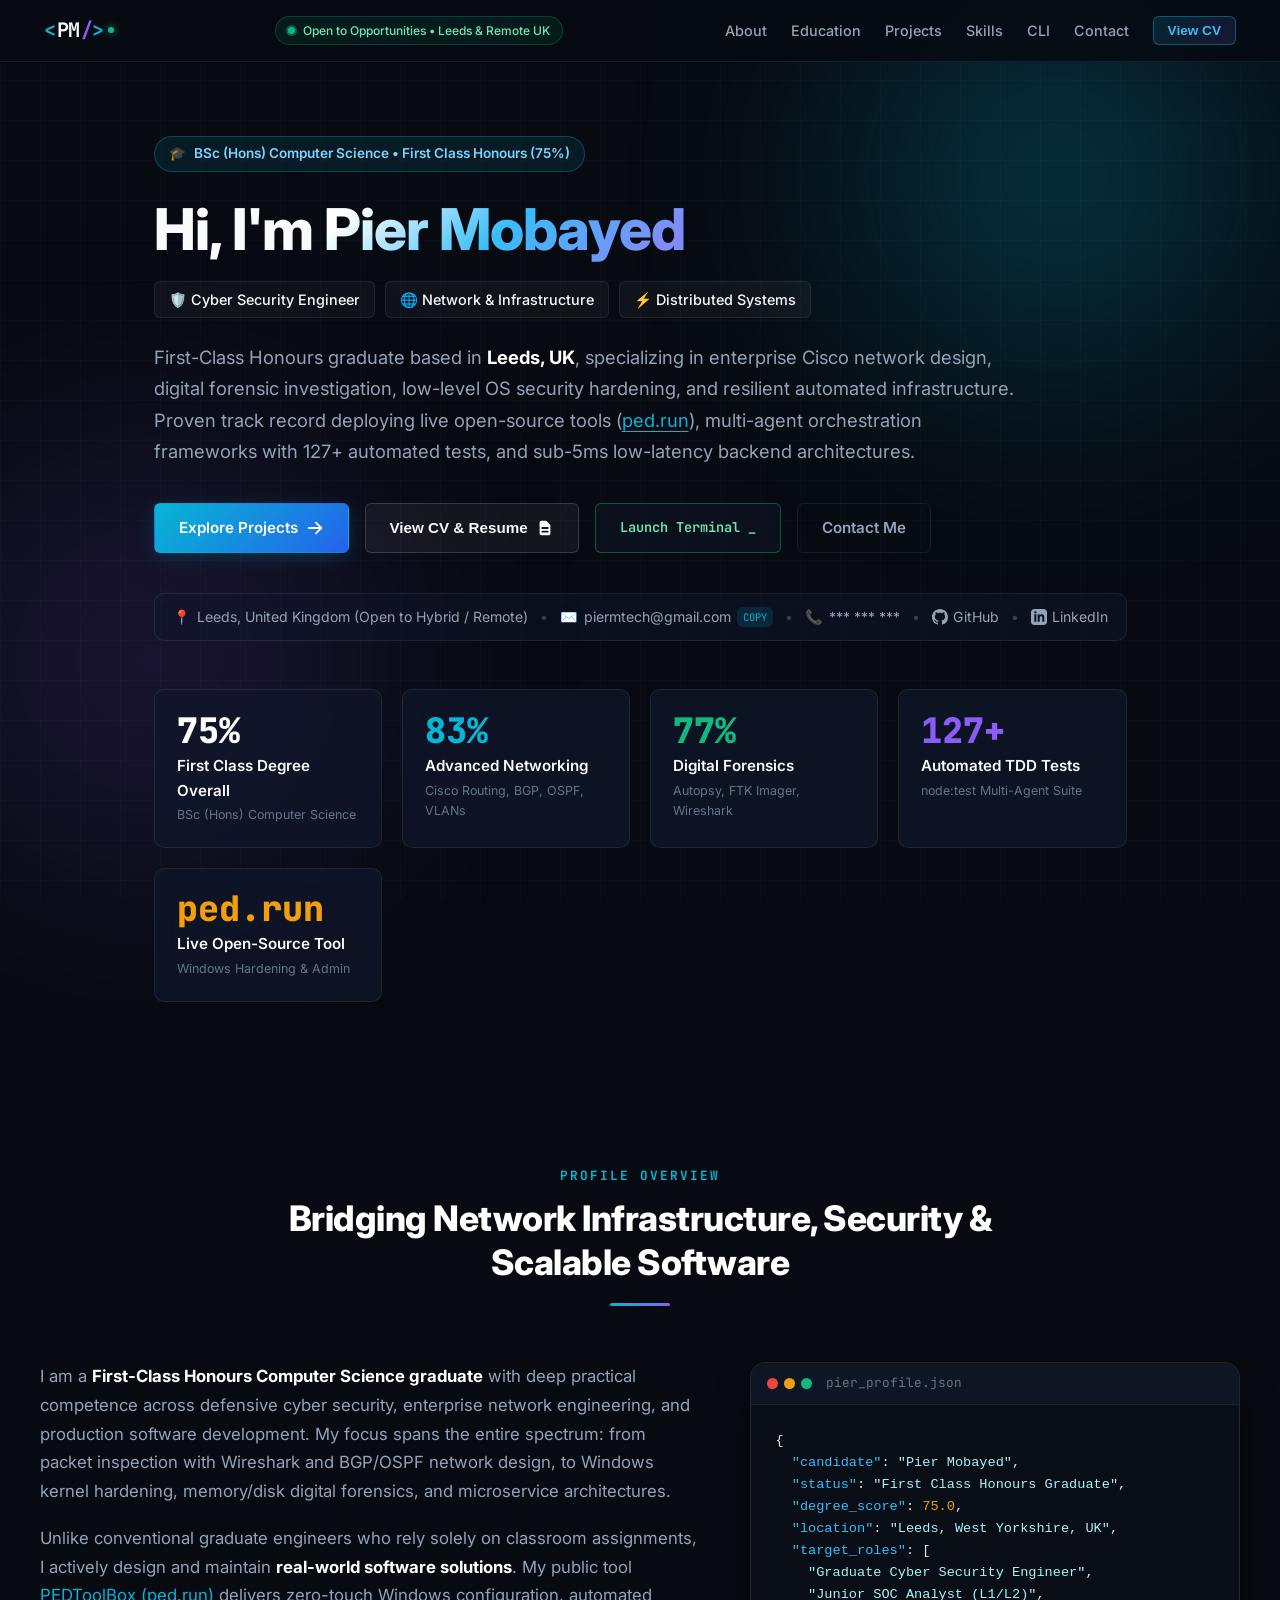
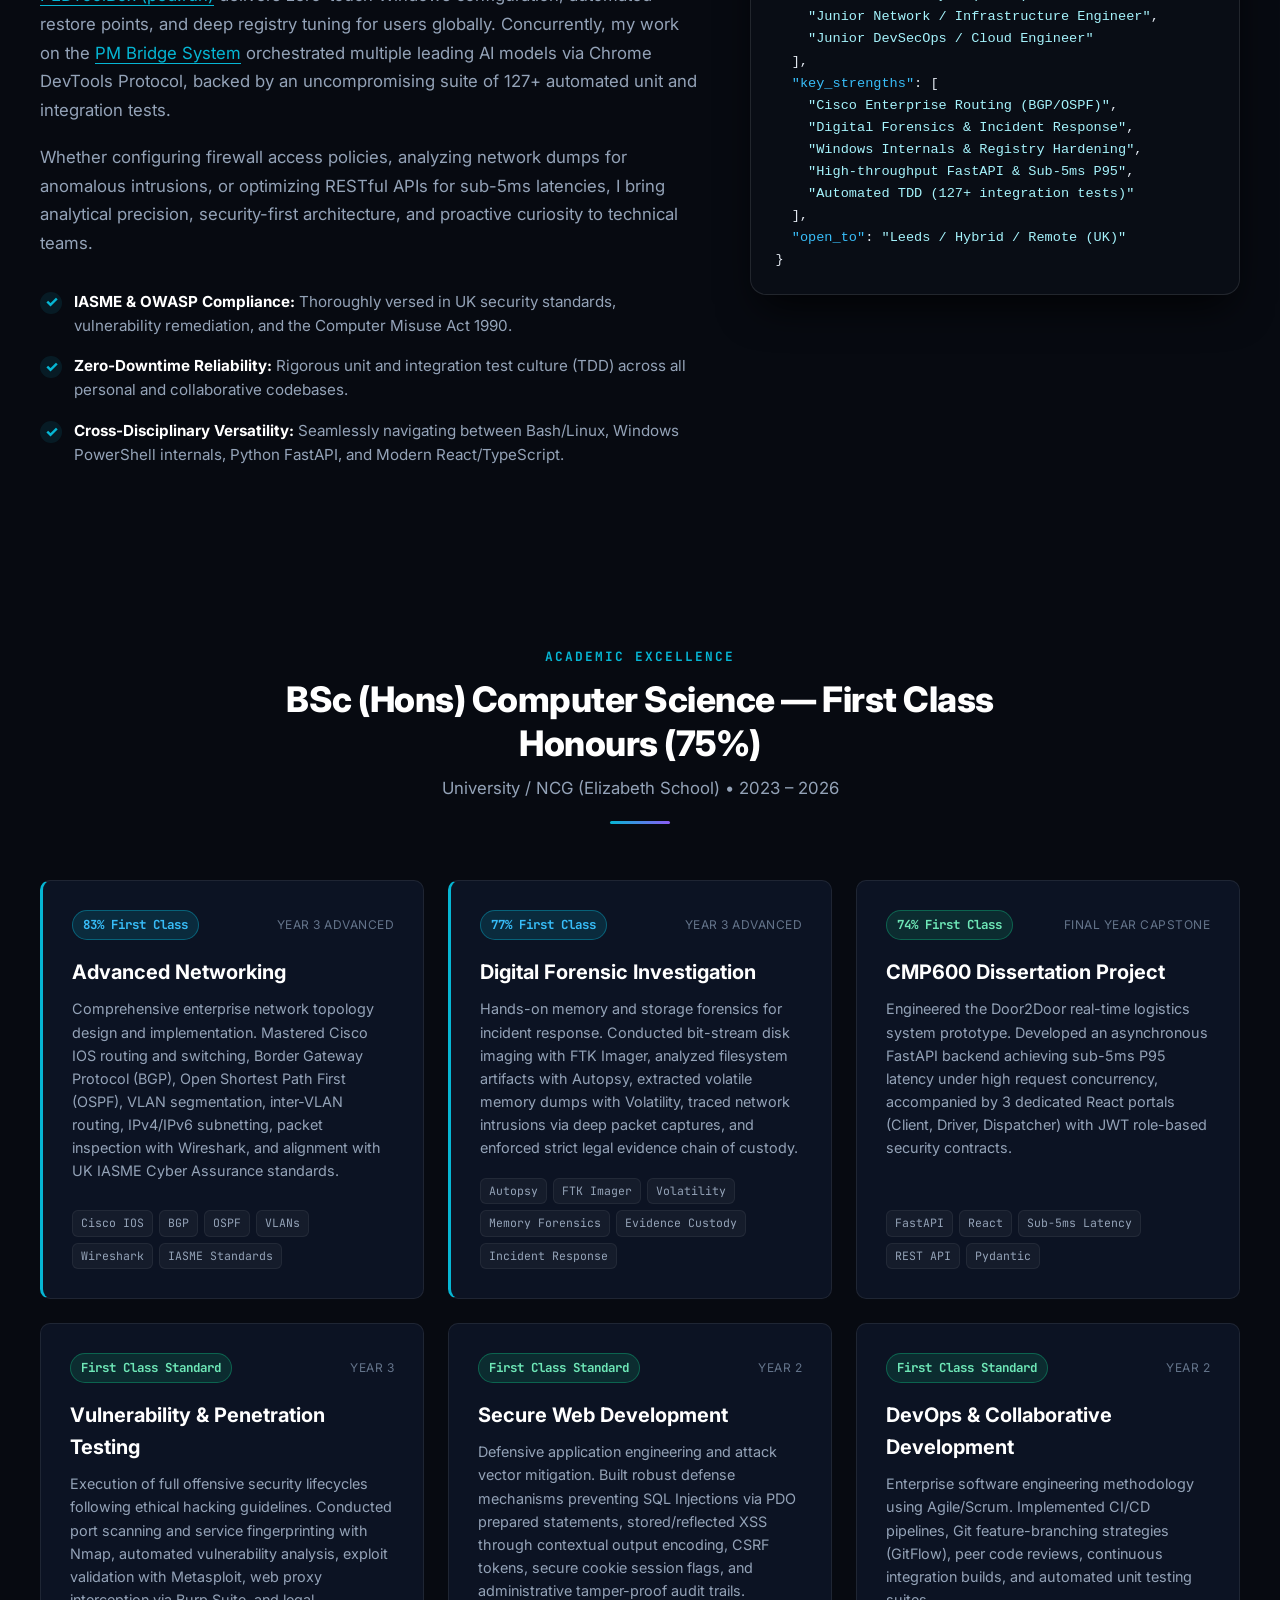
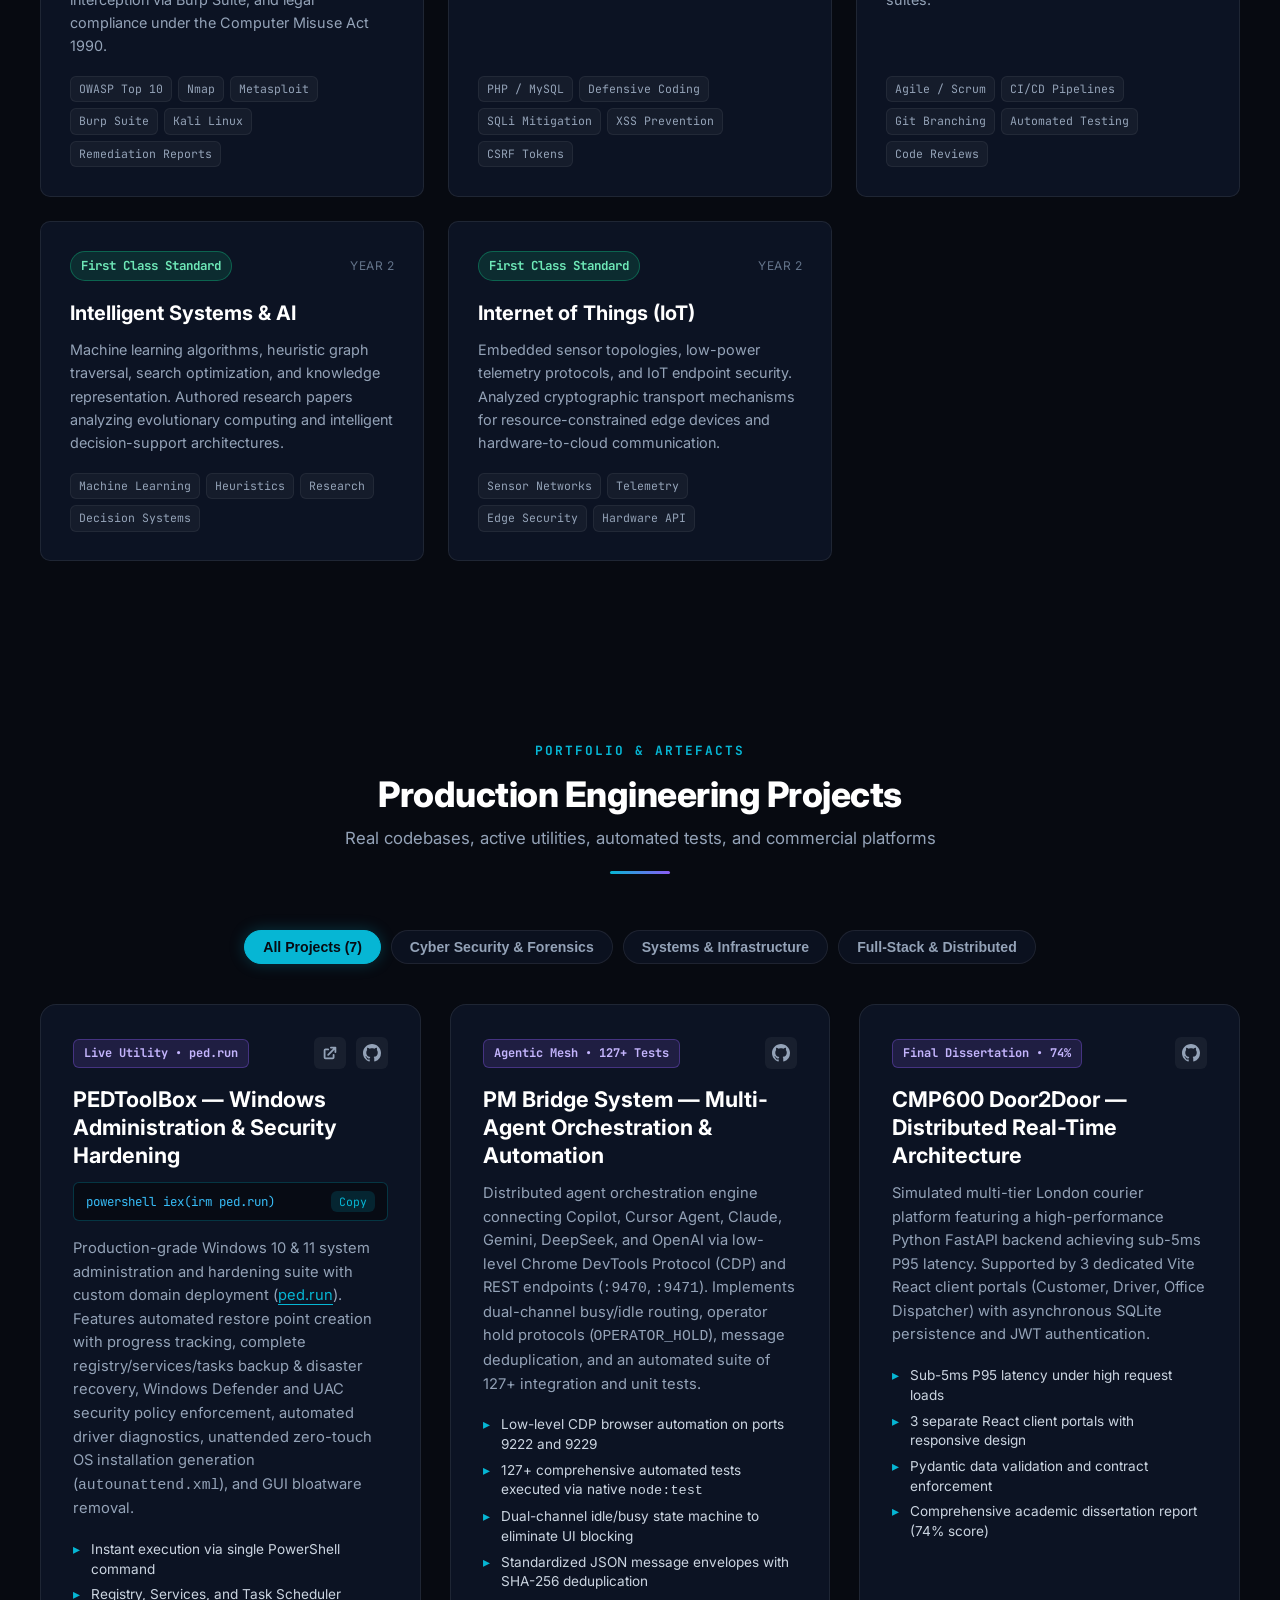
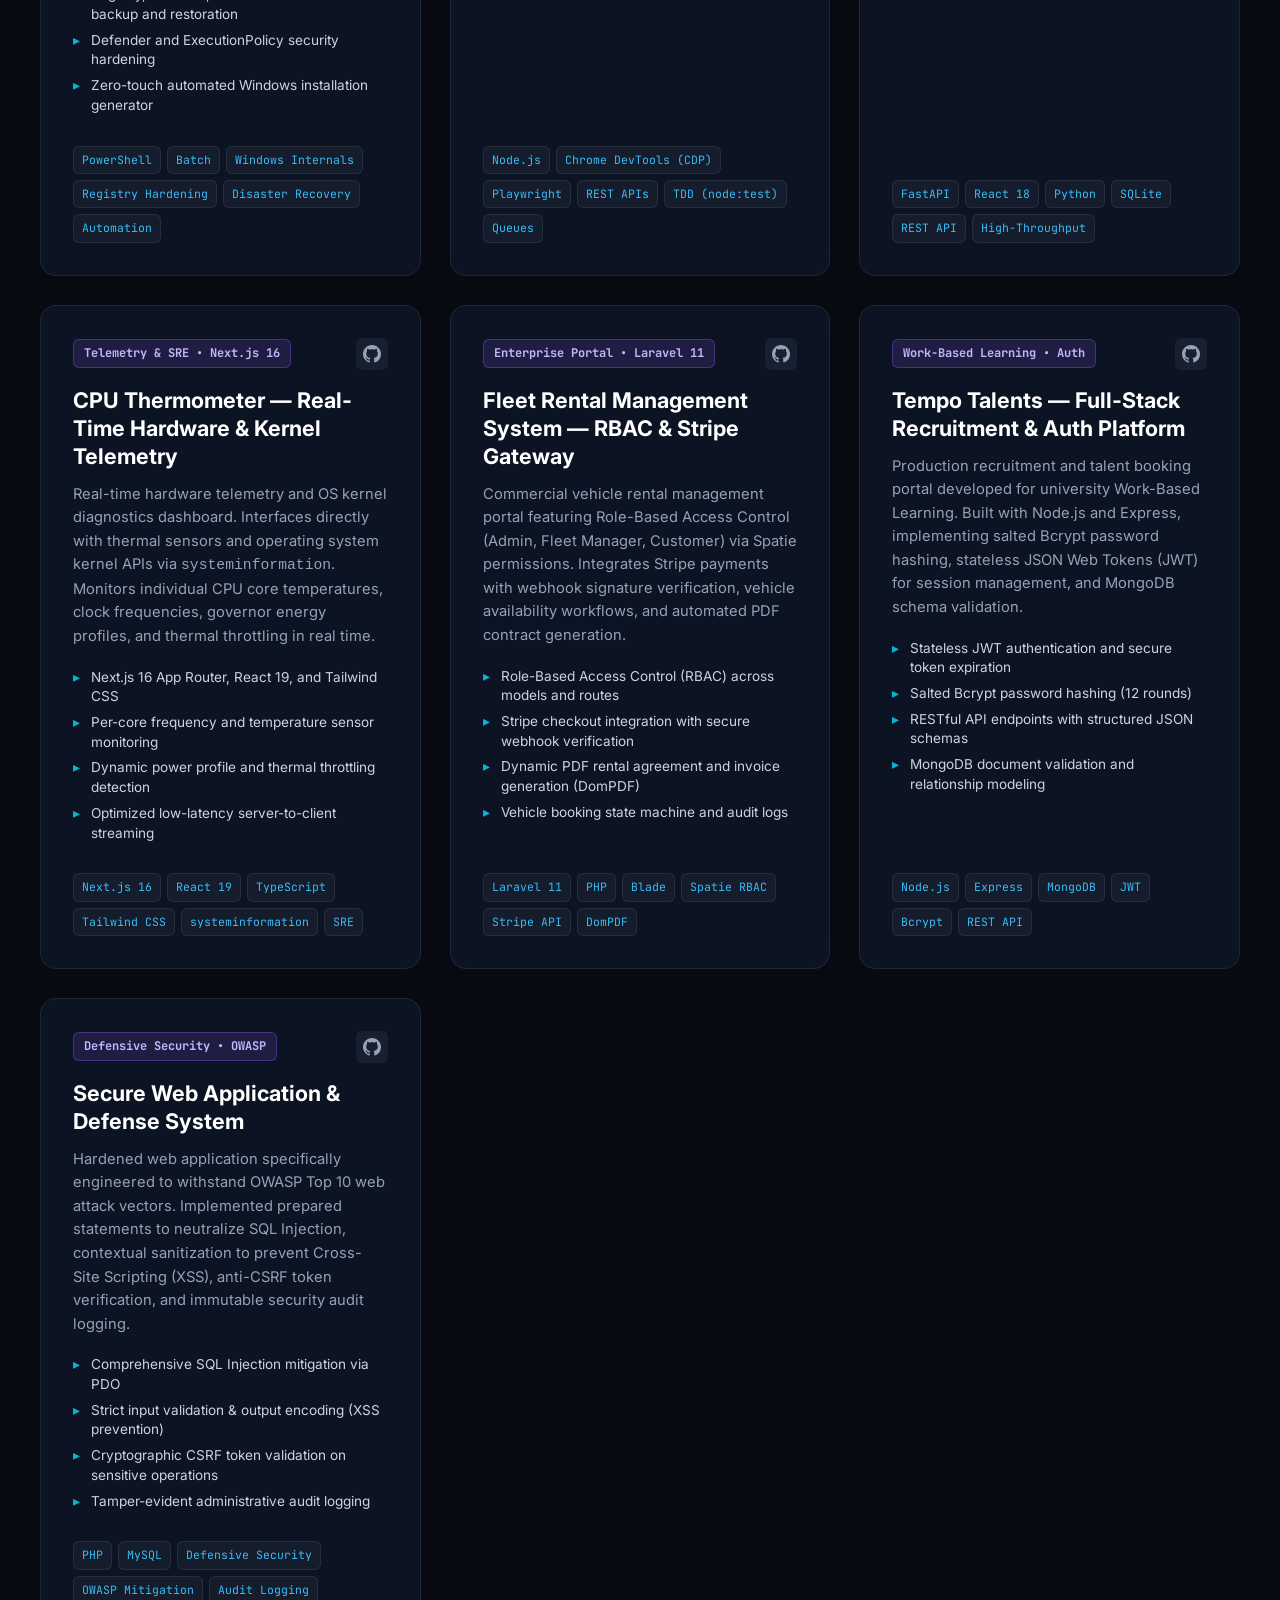
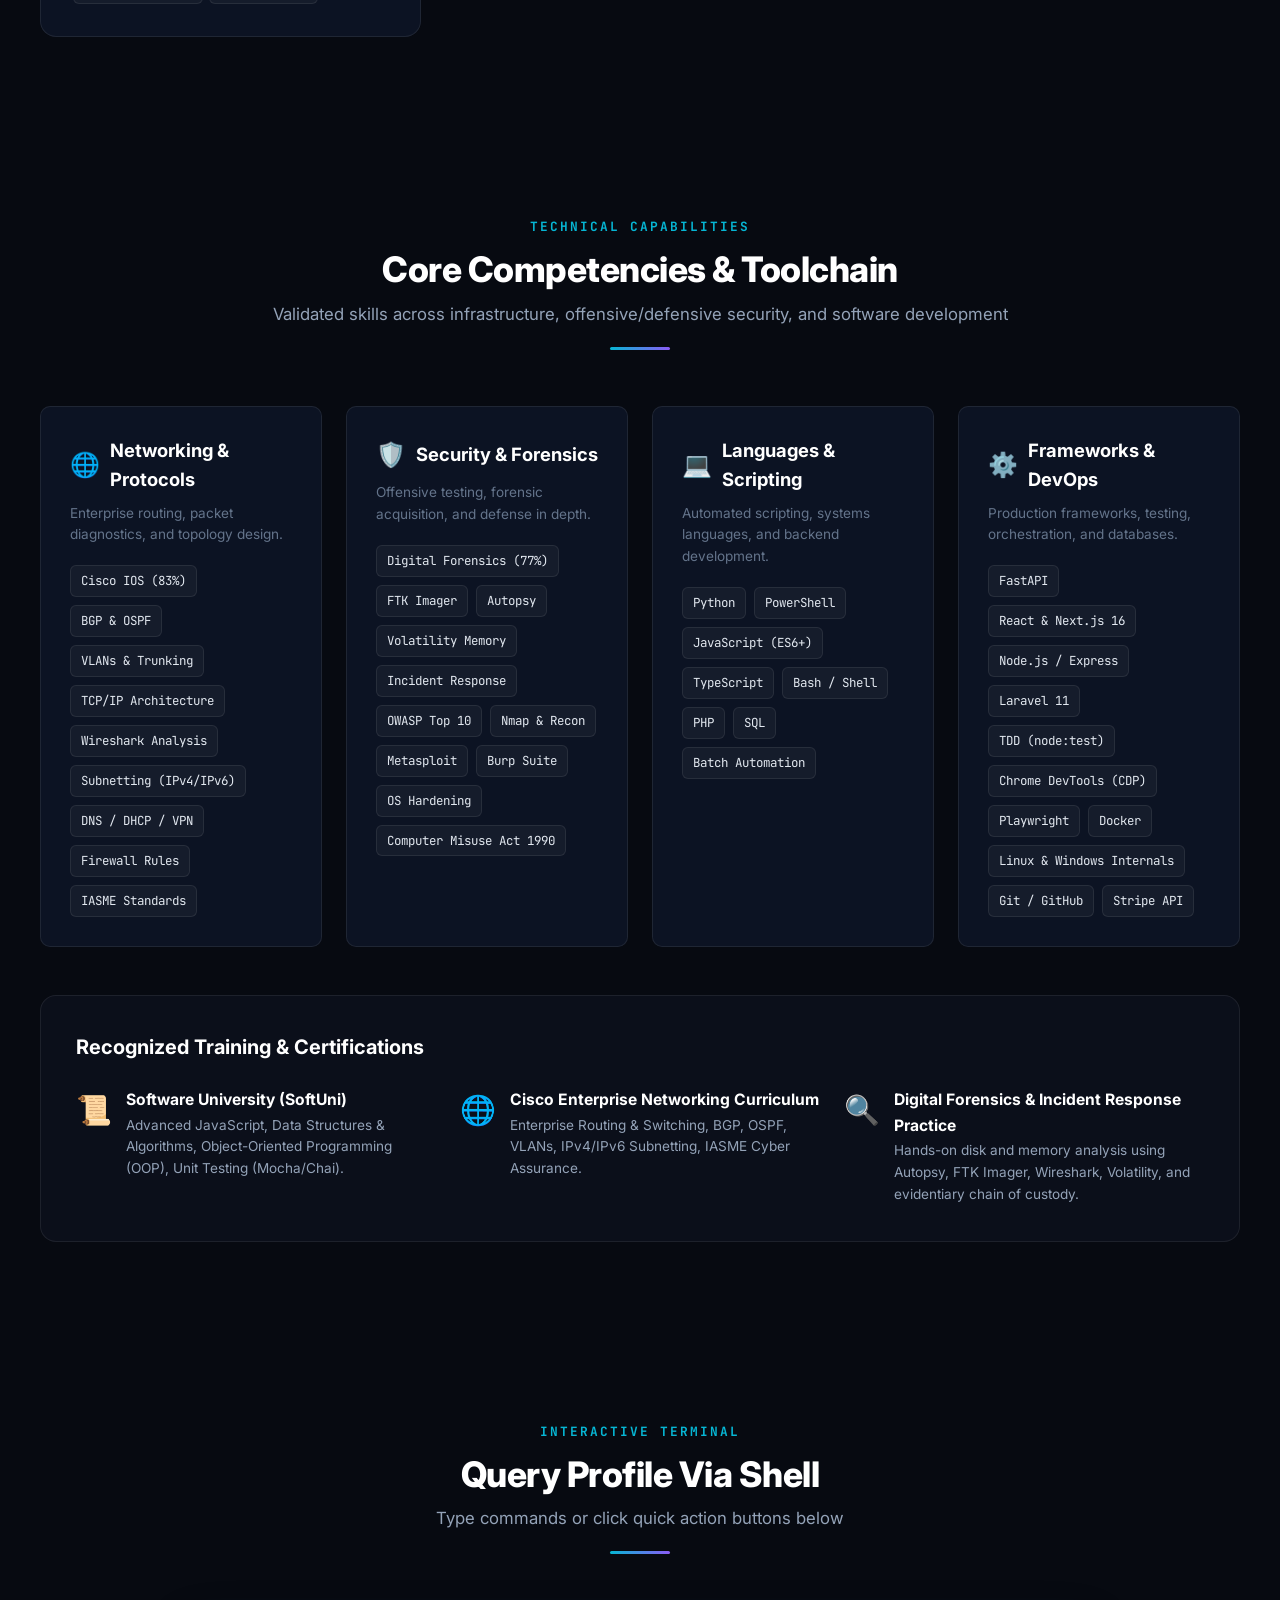
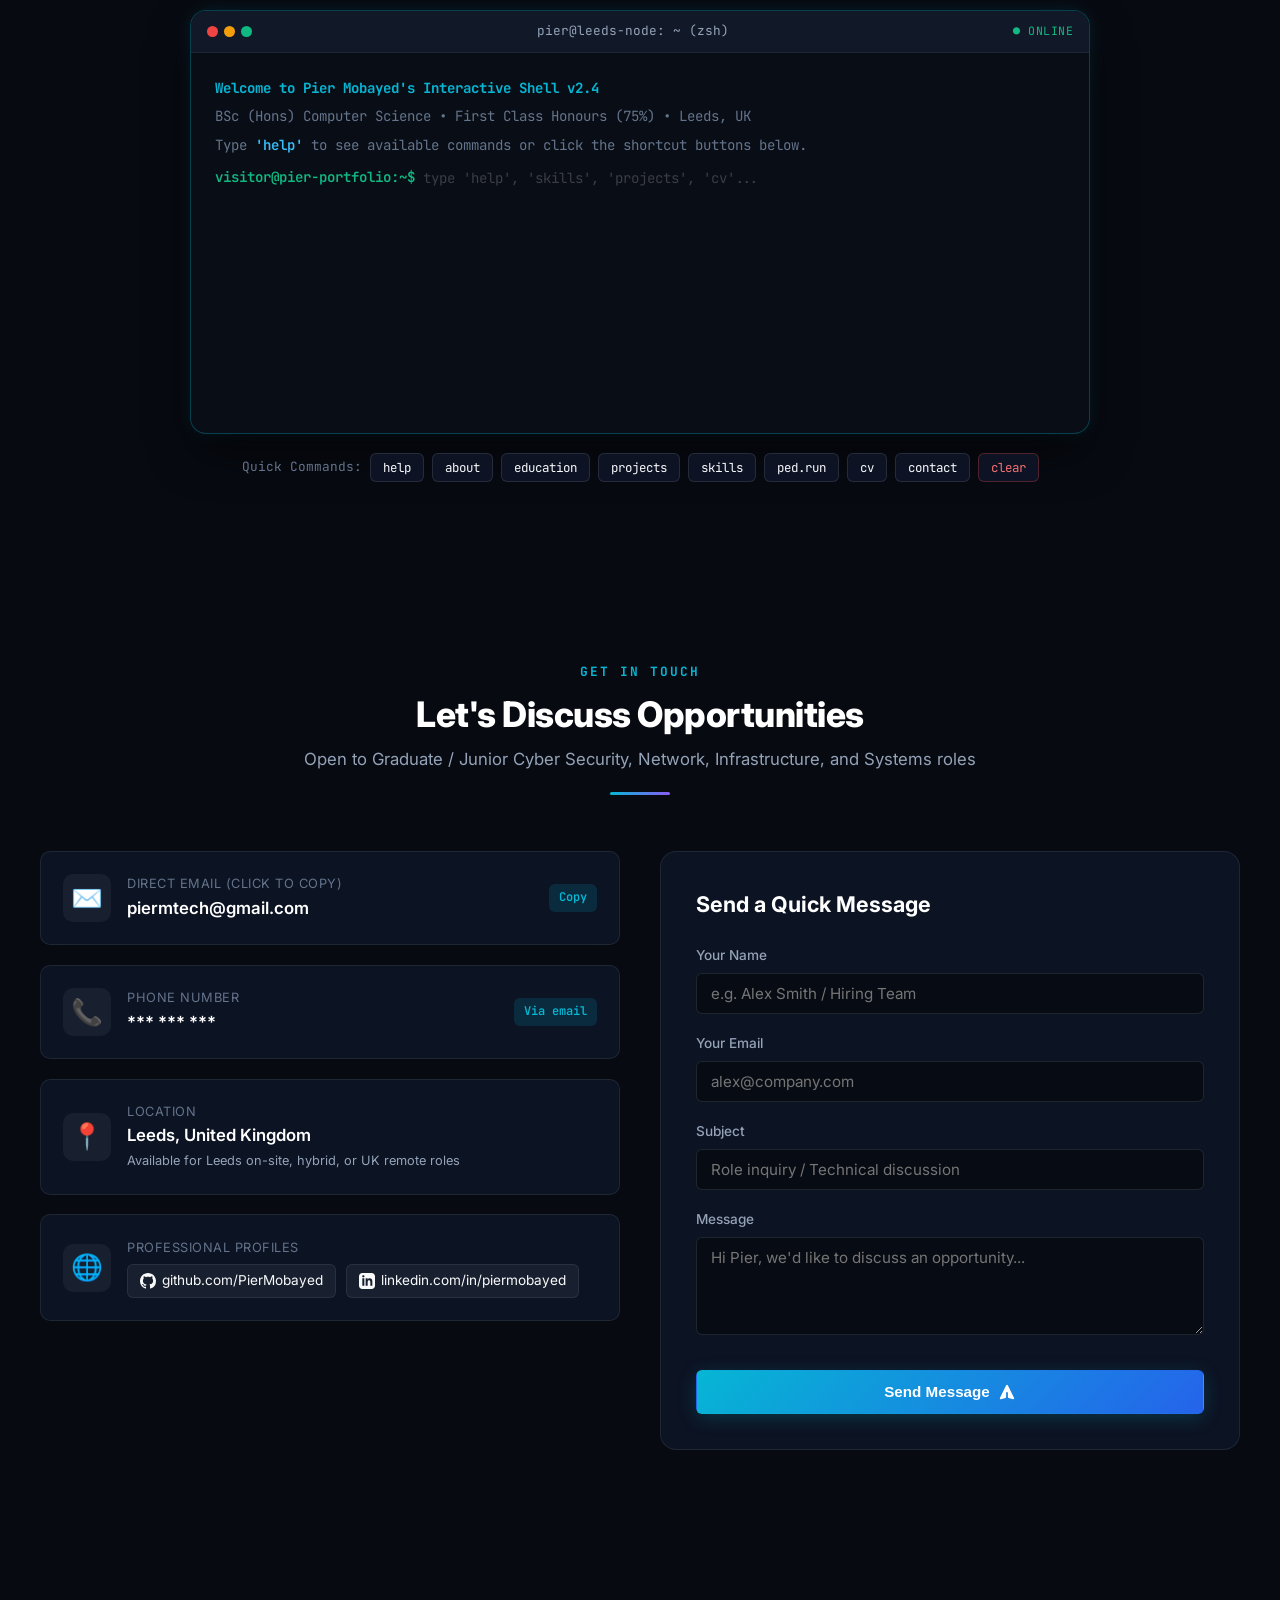
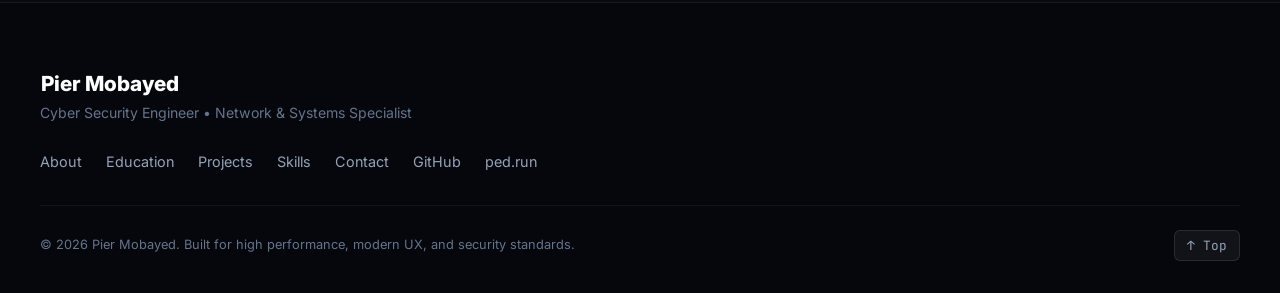
==== commit 607a61c2: "Mask the phone number on the public portfolio. Co-authored-by: Cursor <cursoragent@cursor.com>" ====
--- a/index.html
+++ b/index.html
@@ -133,7 +133,7 @@
           <div class="meta-separator">•</div>
           <div class="meta-item">
             <span class="meta-icon">📞</span>
-            <span>07387226498</span>
+            <span>*** *** ***</span>
           </div>
           <div class="meta-separator">•</div>
           <div class="meta-item">
@@ -906,9 +906,9 @@
               <div class="contact-icon">📞</div>
               <div class="contact-detail">
                 <div class="contact-type">Phone Number</div>
-                <div class="contact-value">07387226498</div>
-              </div>
-              <a href="tel:07387226498" class="contact-action-badge">Call</a>
+                <div class="contact-value">*** *** ***</div>
+              </div>
+              <span class="contact-action-badge">Via email</span>
             </div>
 
             <div class="contact-card">
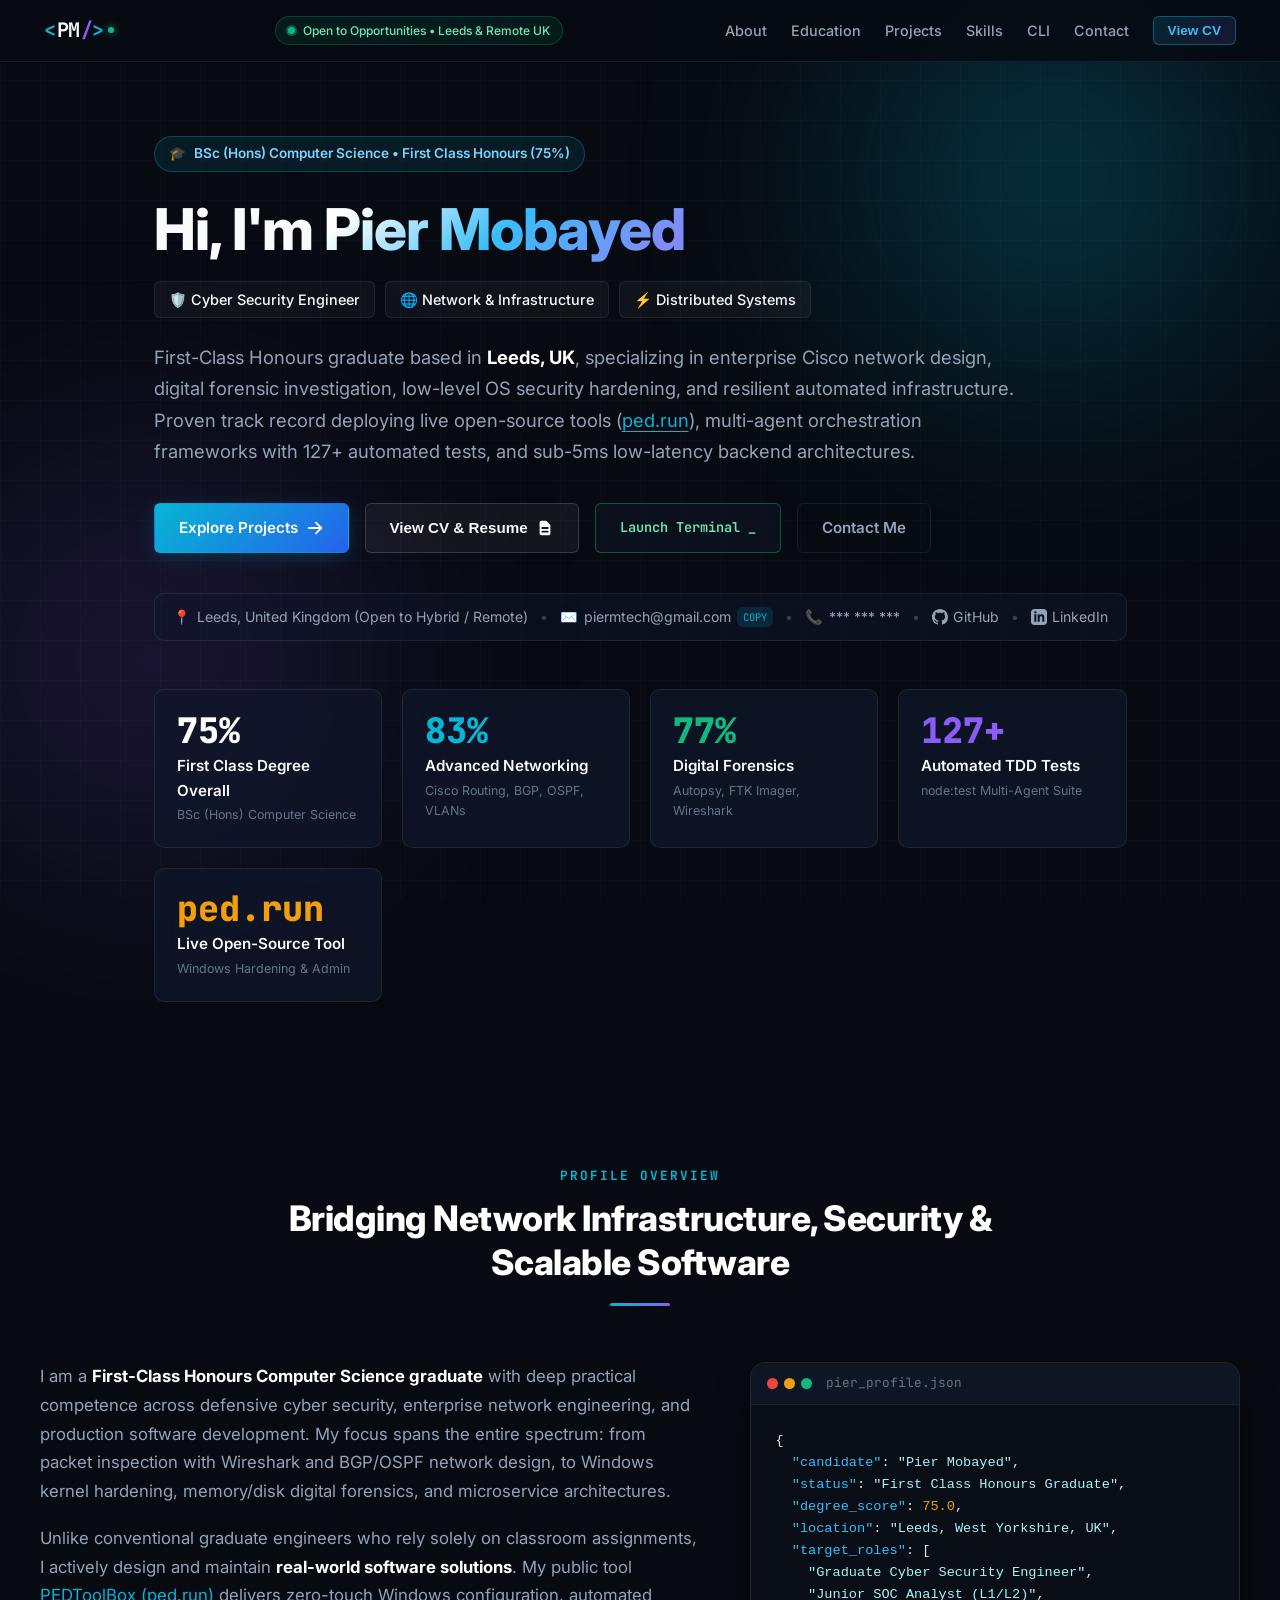
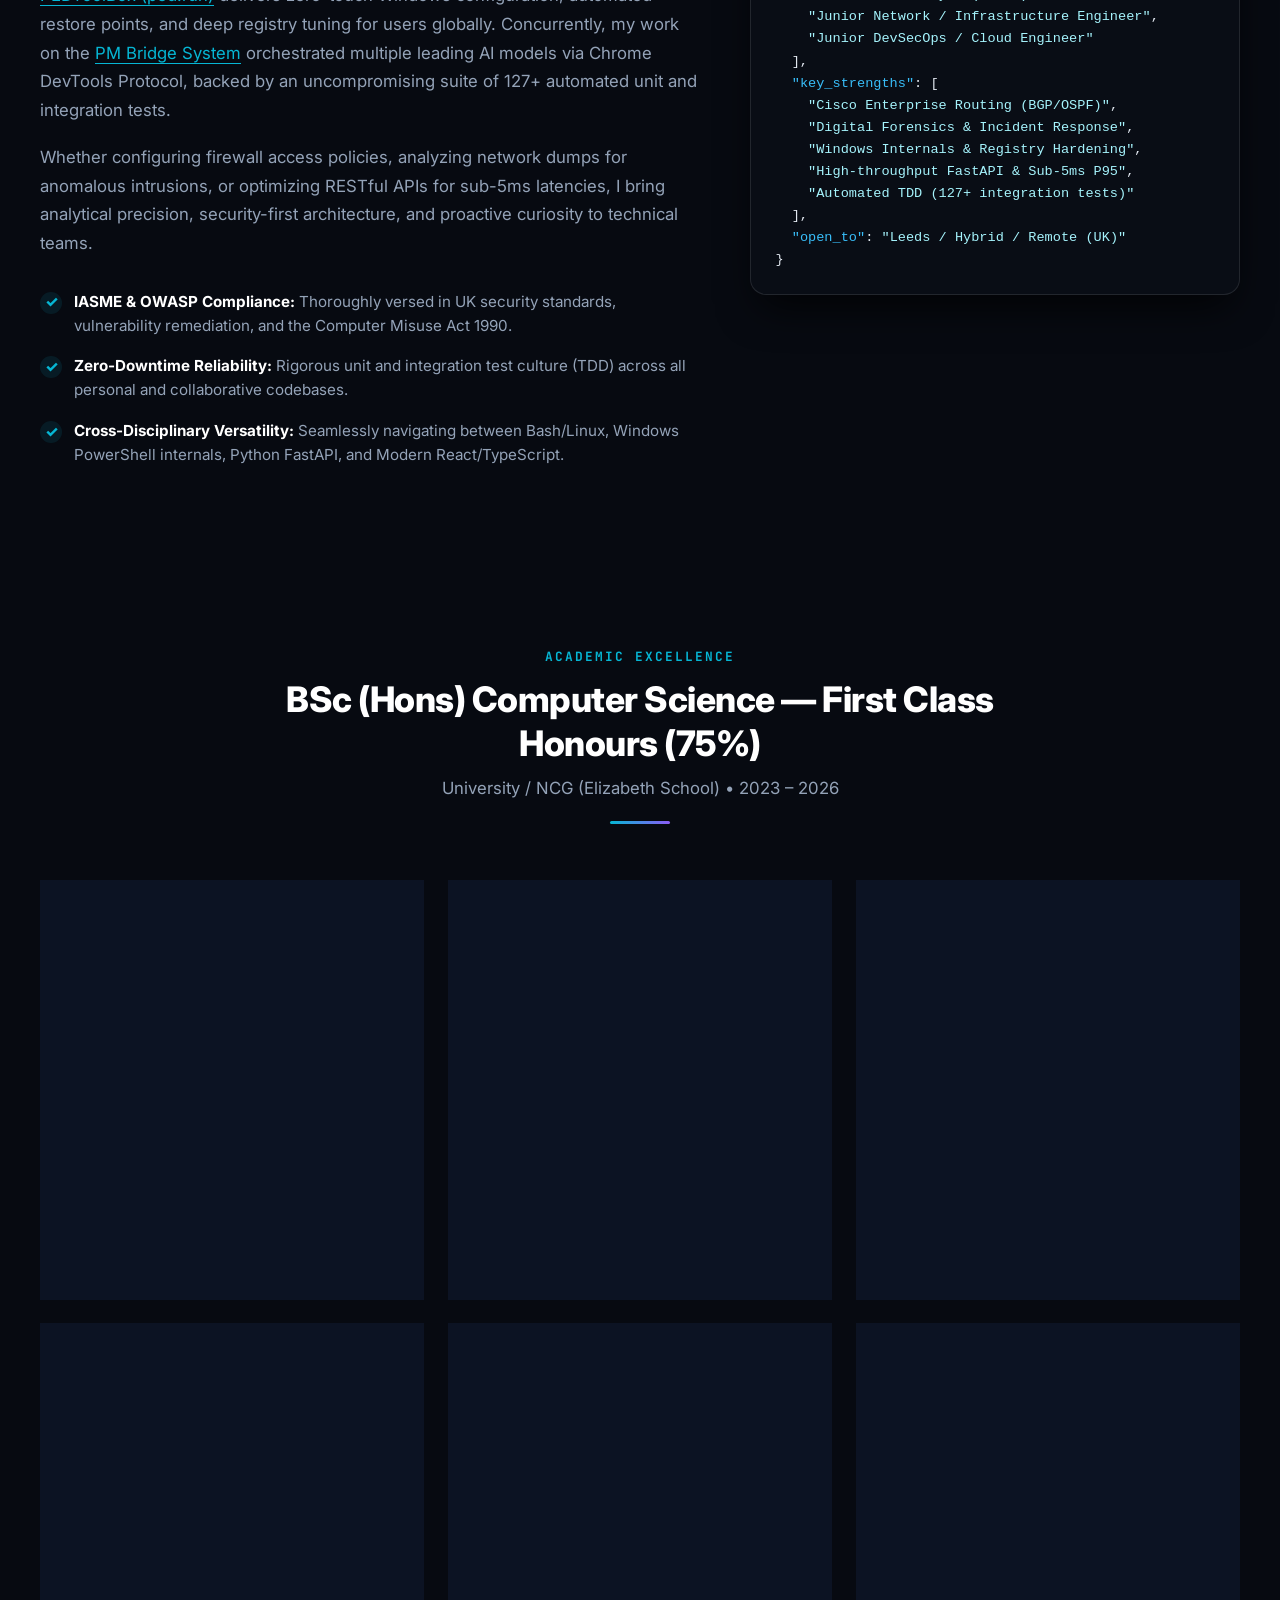
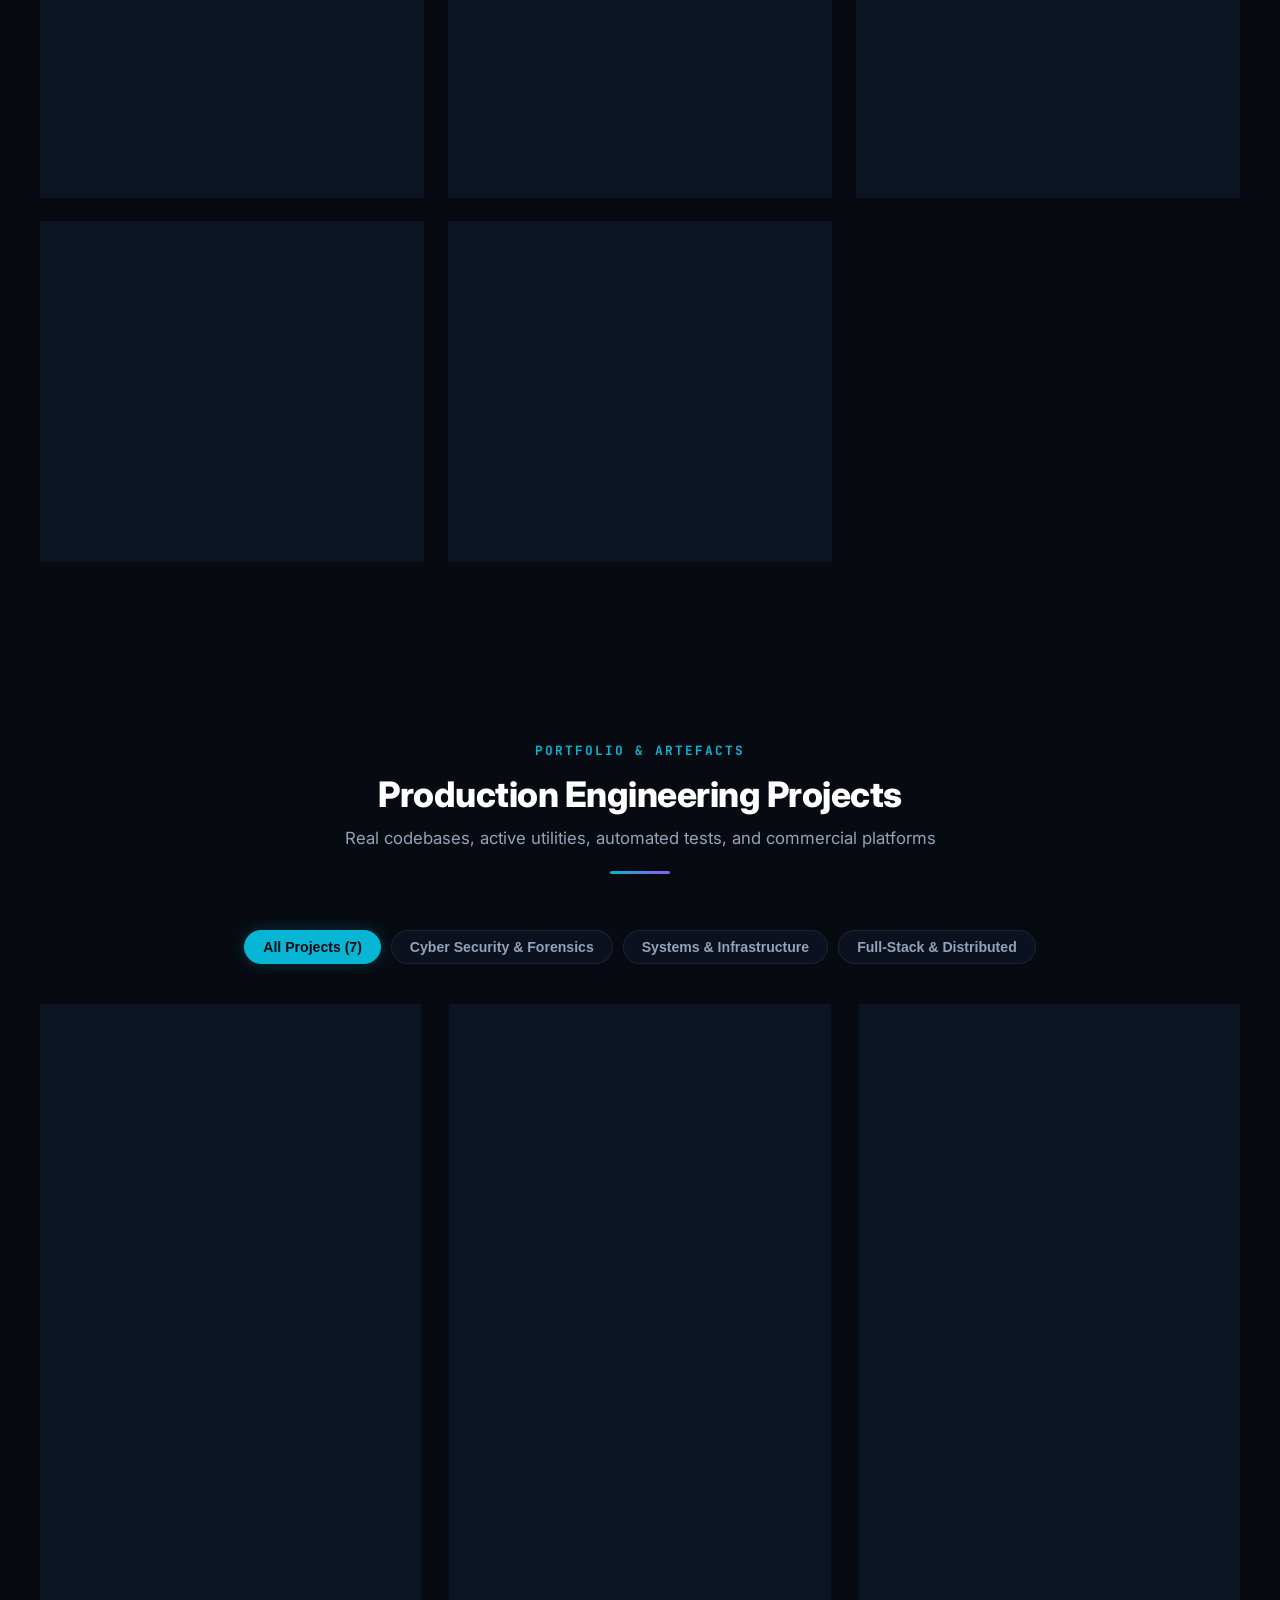
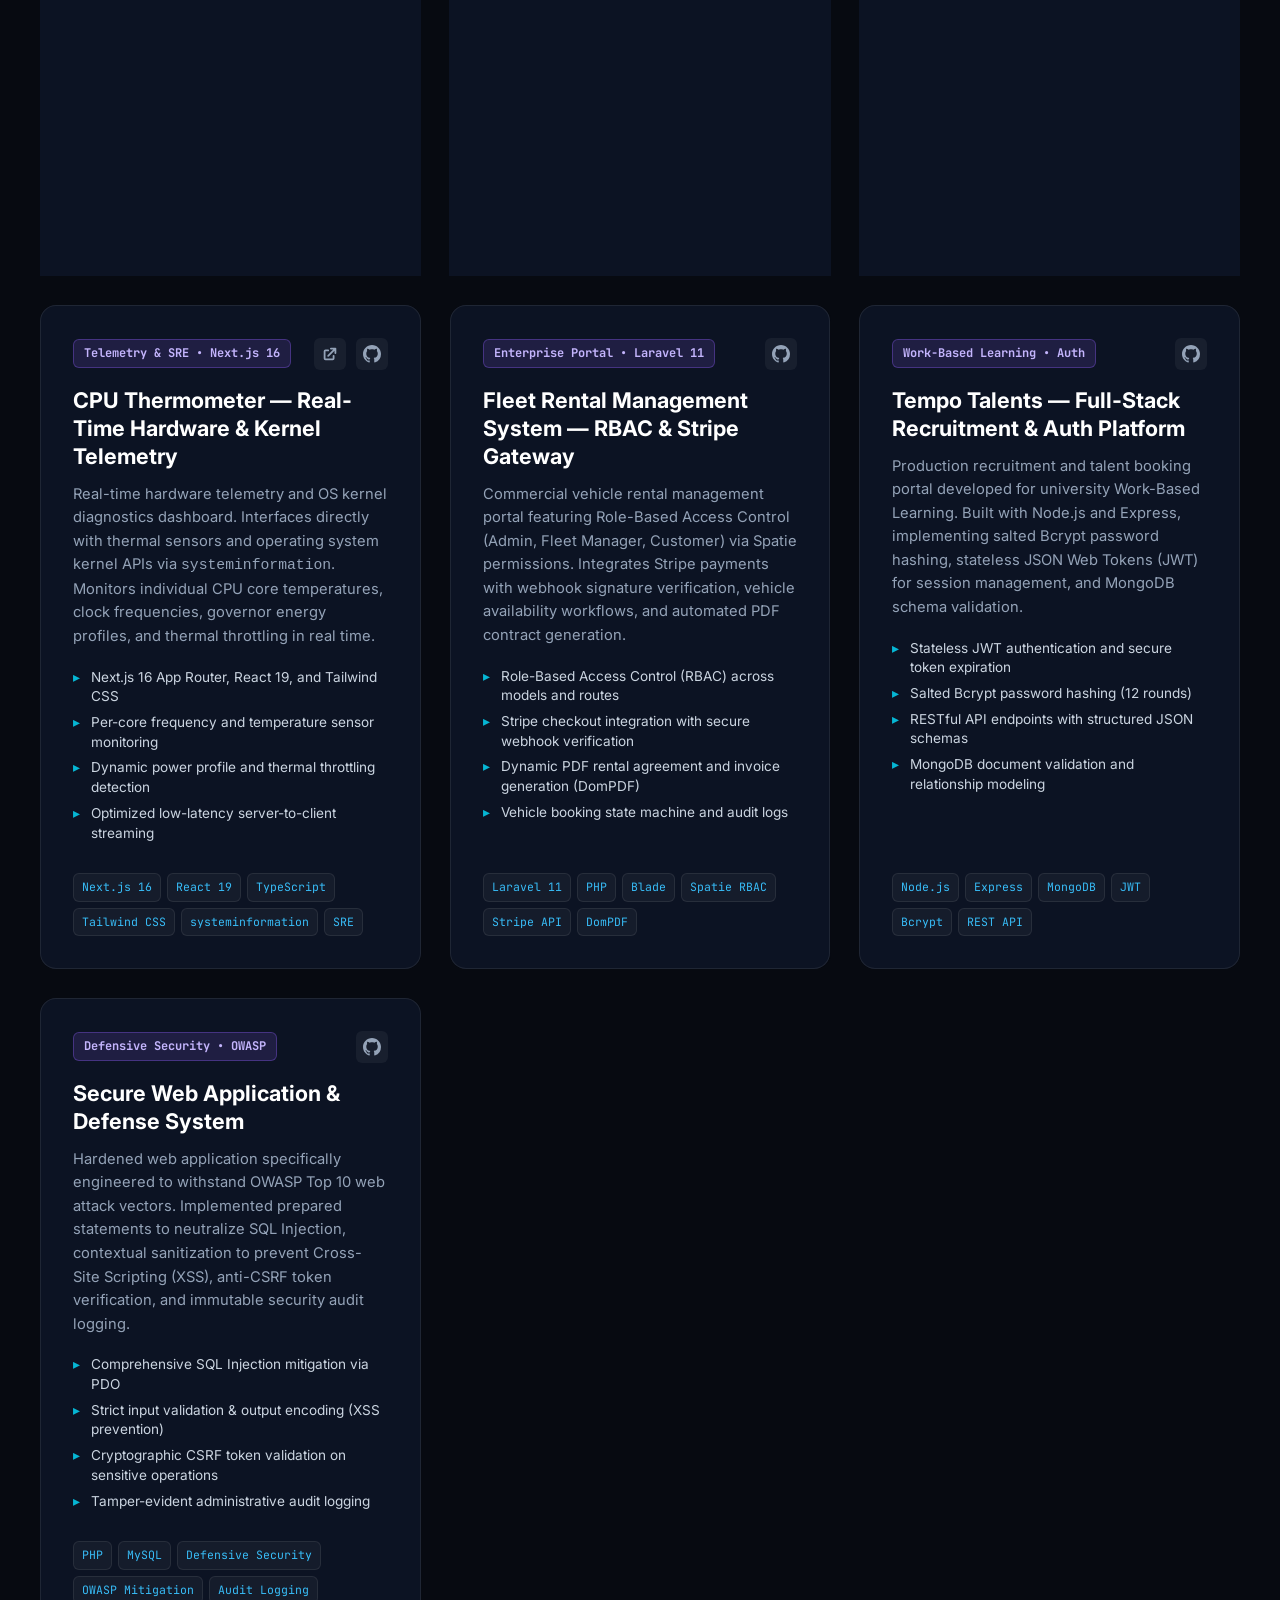
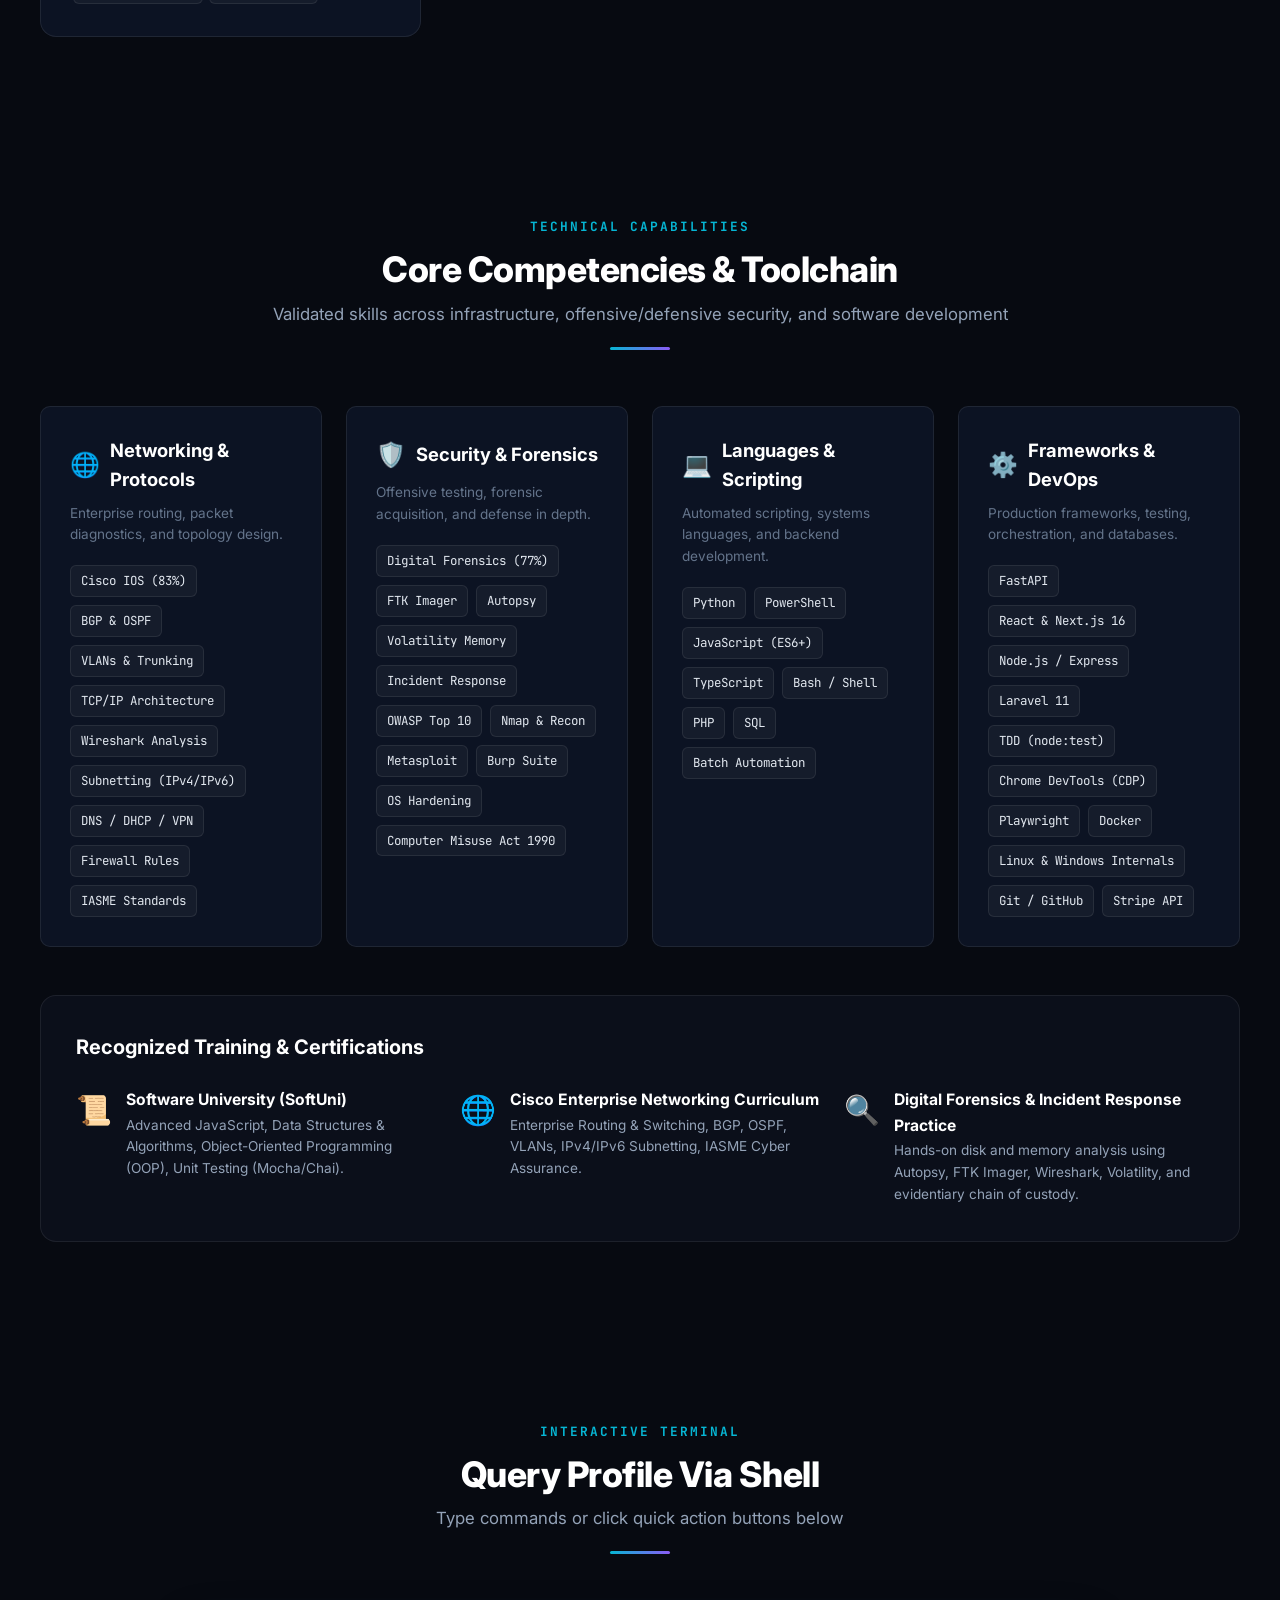
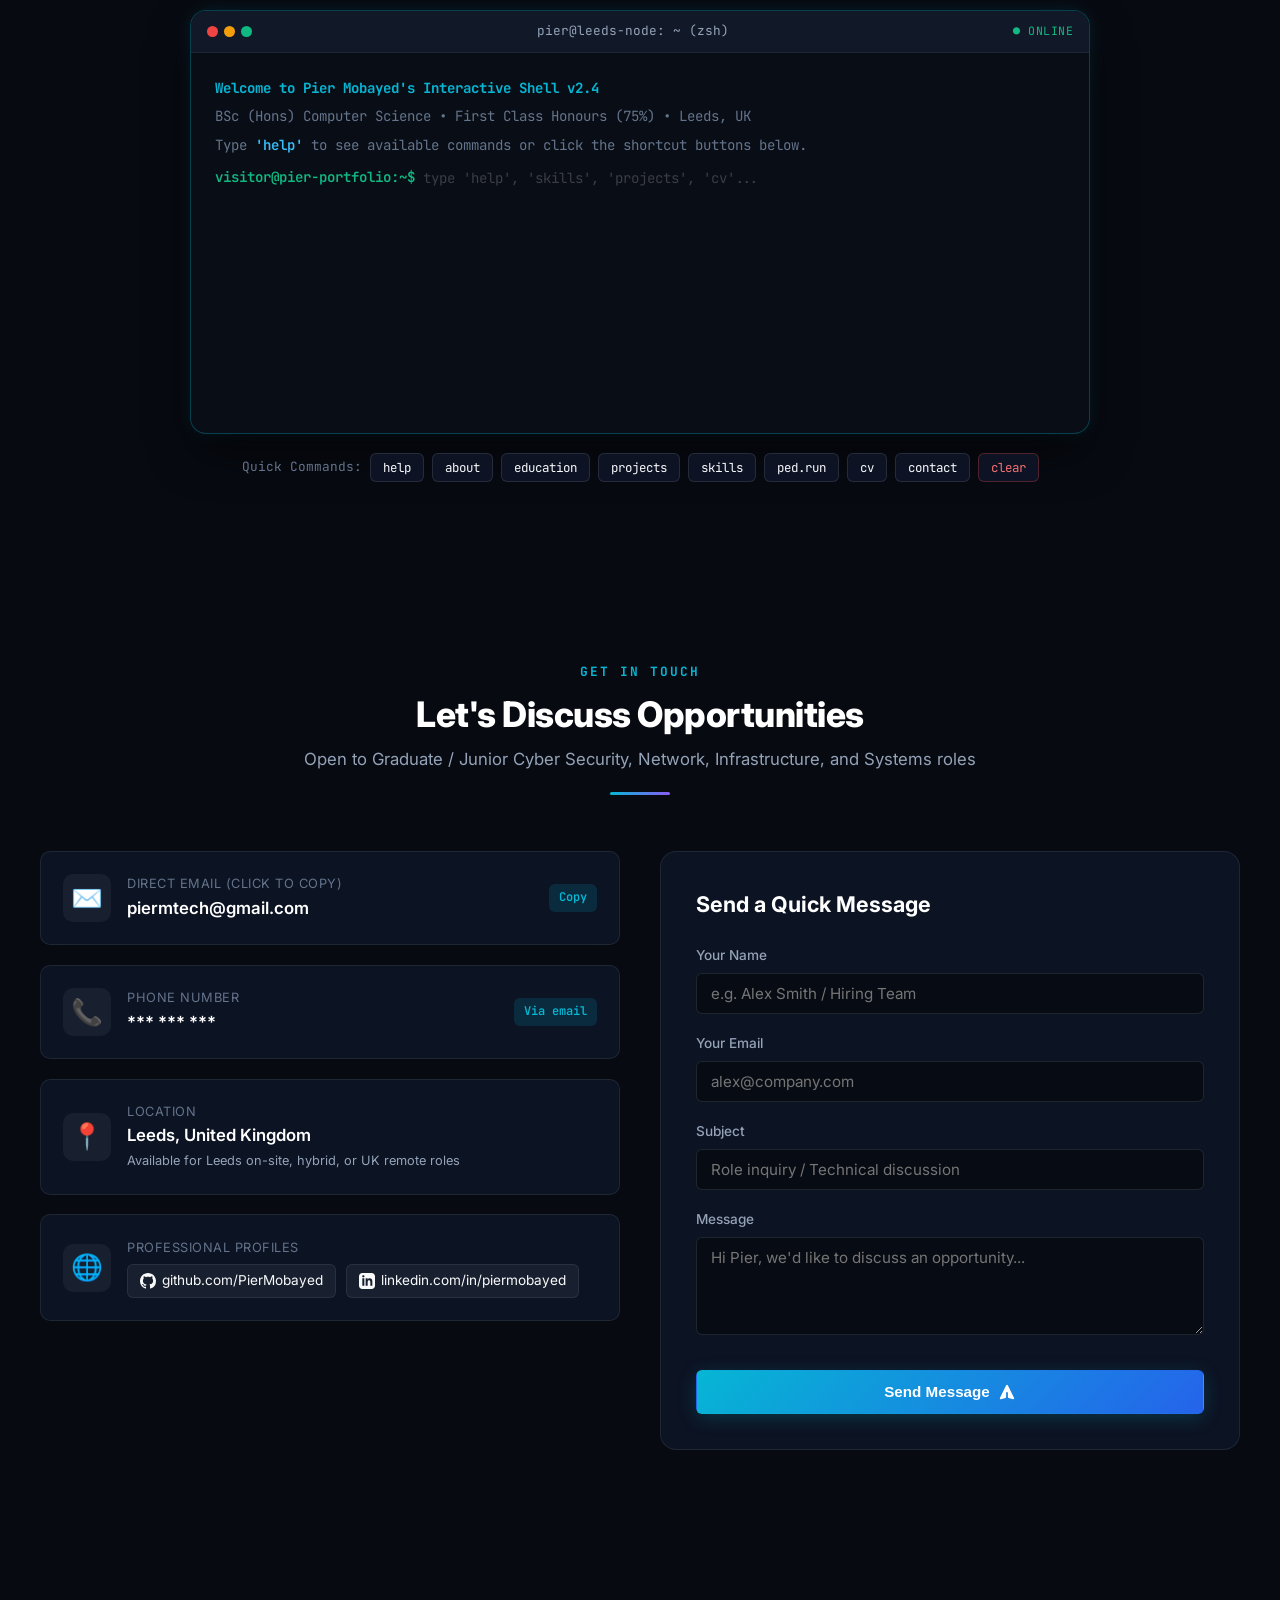
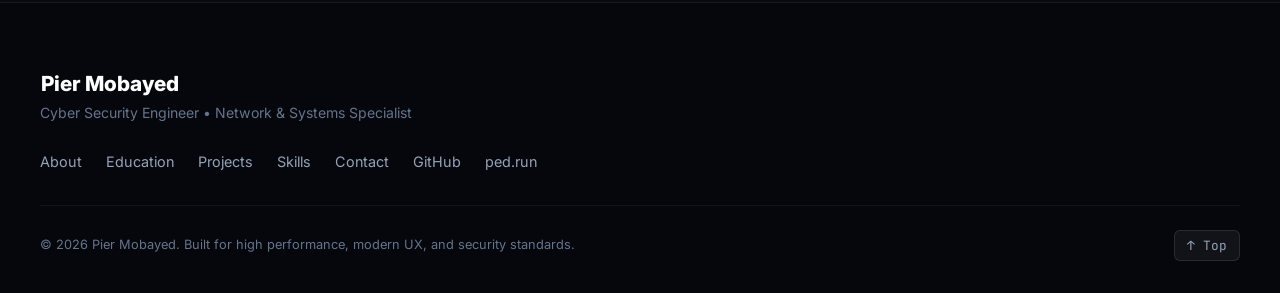
==== commit 5d9a295f: "Link the live CPU Thermometer deployment from the portfolio. Co-authored-by: Cursor <cursoragent@cur" ====
--- a/index.html
+++ b/index.html
@@ -558,6 +558,9 @@
             <div class="project-card-top">
               <div class="project-type-tag">Telemetry & SRE • Next.js 16</div>
               <div class="project-links">
+                <a href="https://cpu-thermometar.vercel.app" target="_blank" rel="noopener noreferrer" title="Live Web Page" class="icon-link">
+                  <svg viewBox="0 0 20 20" fill="currentColor"><path d="M11 3a1 1 0 100 2h2.586l-6.293 6.293a1 1 0 101.414 1.414L15 6.414V9a1 1 0 102 0V4a1 1 0 00-1-1h-5z"></path><path d="M5 5a2 2 0 00-2 2v8a2 2 0 002 2h8a2 2 0 002-2v-3a1 1 0 10-2 0v3H5V7h3a1 1 0 000-2H5z"></path></svg>
+                </a>
                 <a href="https://github.com/PierMobayed/cpu-thermometar" target="_blank" rel="noopener noreferrer" title="GitHub Repository" class="icon-link">
                   <svg viewBox="0 0 24 24" fill="currentColor"><path d="M12 0C5.37 0 0 5.37 0 12c0 5.31 3.435 9.795 8.205 11.385.6.105.825-.255.825-.57 0-.285-.015-1.23-.015-2.235-3.015.555-3.795-.735-4.035-1.41-.135-.345-.72-1.41-1.23-1.695-.42-.225-1.02-.78-.015-.795.945-.015 1.62.87 1.845 1.23 1.08 1.815 2.805 1.305 3.495.99.105-.78.42-1.305.765-1.605-2.67-.3-5.46-1.335-5.46-5.925 0-1.305.465-2.385 1.23-3.225-.12-.3-.54-1.53.12-3.18 0 0 1.005-.315 3.3 1.23.96-.27 1.98-.405 3-.405s2.04.135 3 .405c2.295-1.56 3.3-1.23 3.3-1.23.66 1.65.24 2.88.12 3.18.765.84 1.23 1.905 1.23 3.225 0 4.605-2.805 5.625-5.475 5.925.435.375.81 1.095.81 2.22 0 1.605-.015 2.895-.015 3.3 0 .315.225.69.825.57A12.02 12.02 0 0024 12c0-6.63-5.37-12-12-12z"/></svg>
                 </a>
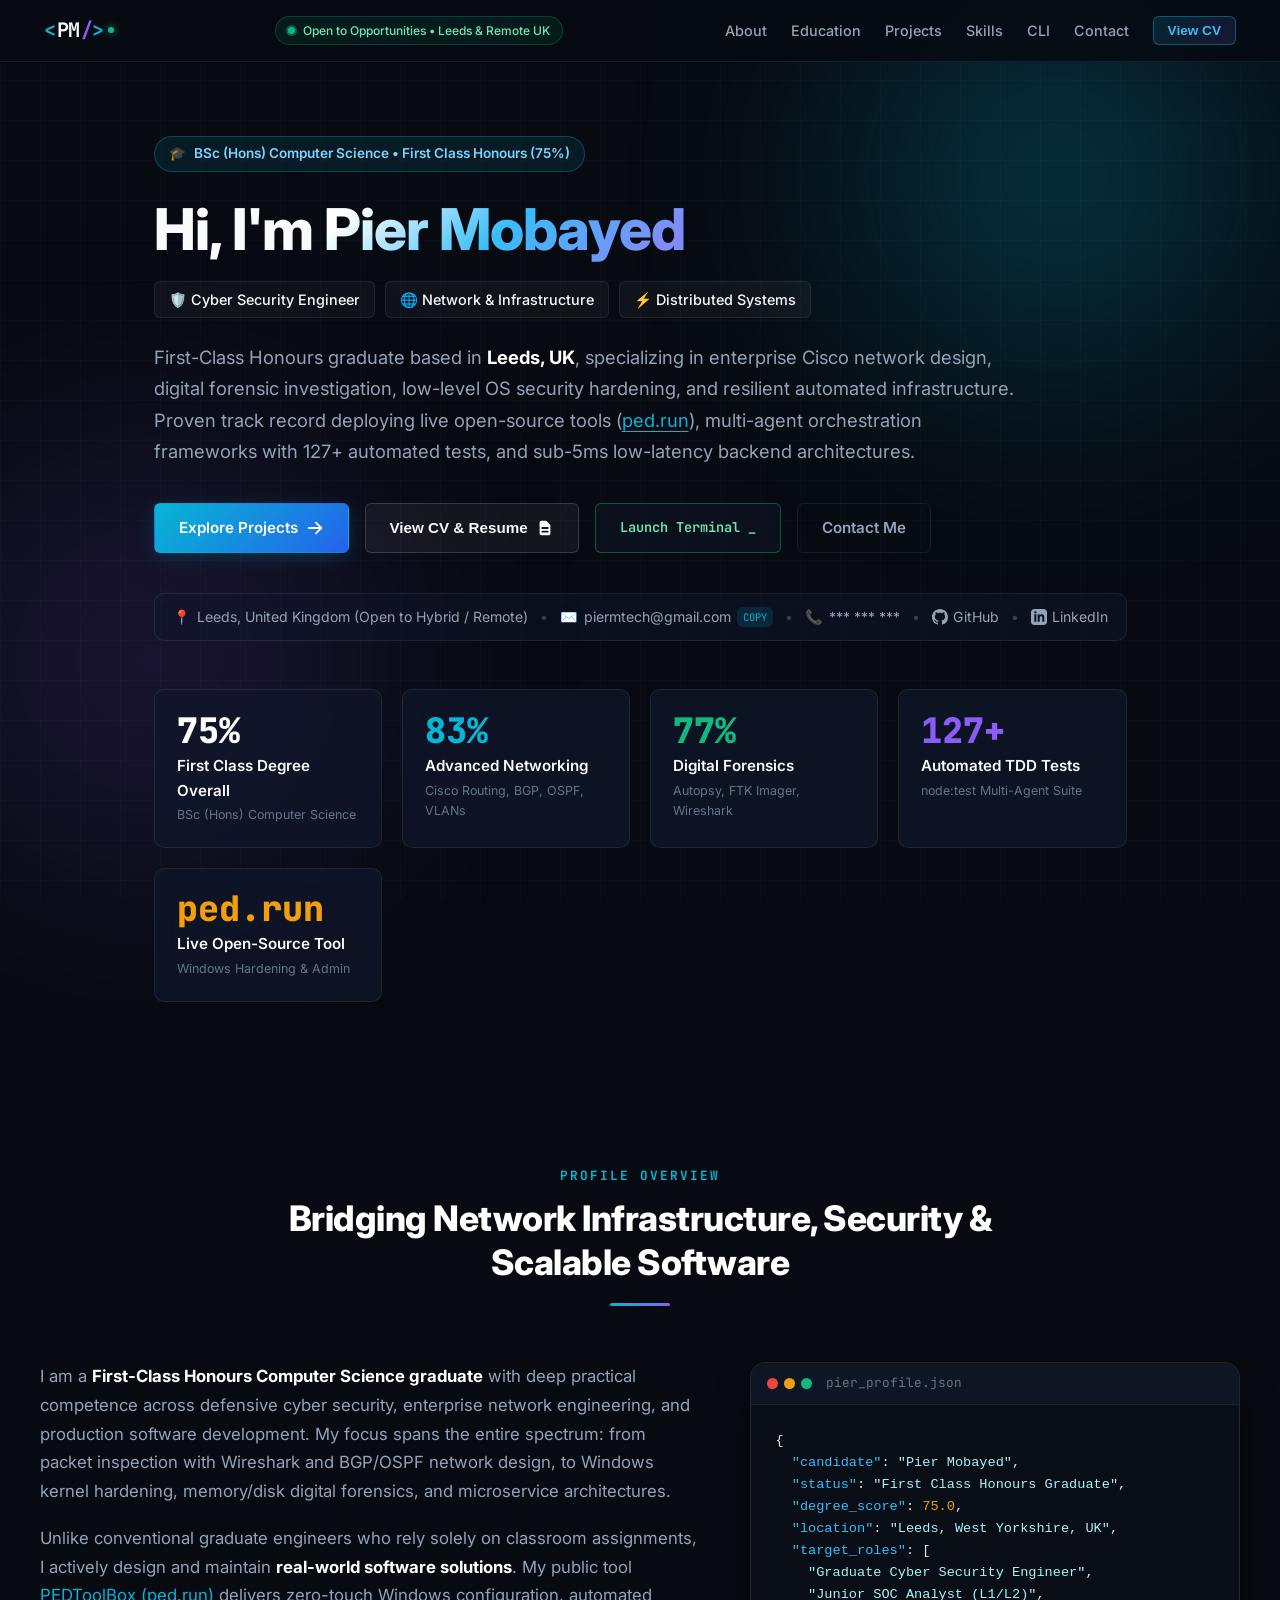
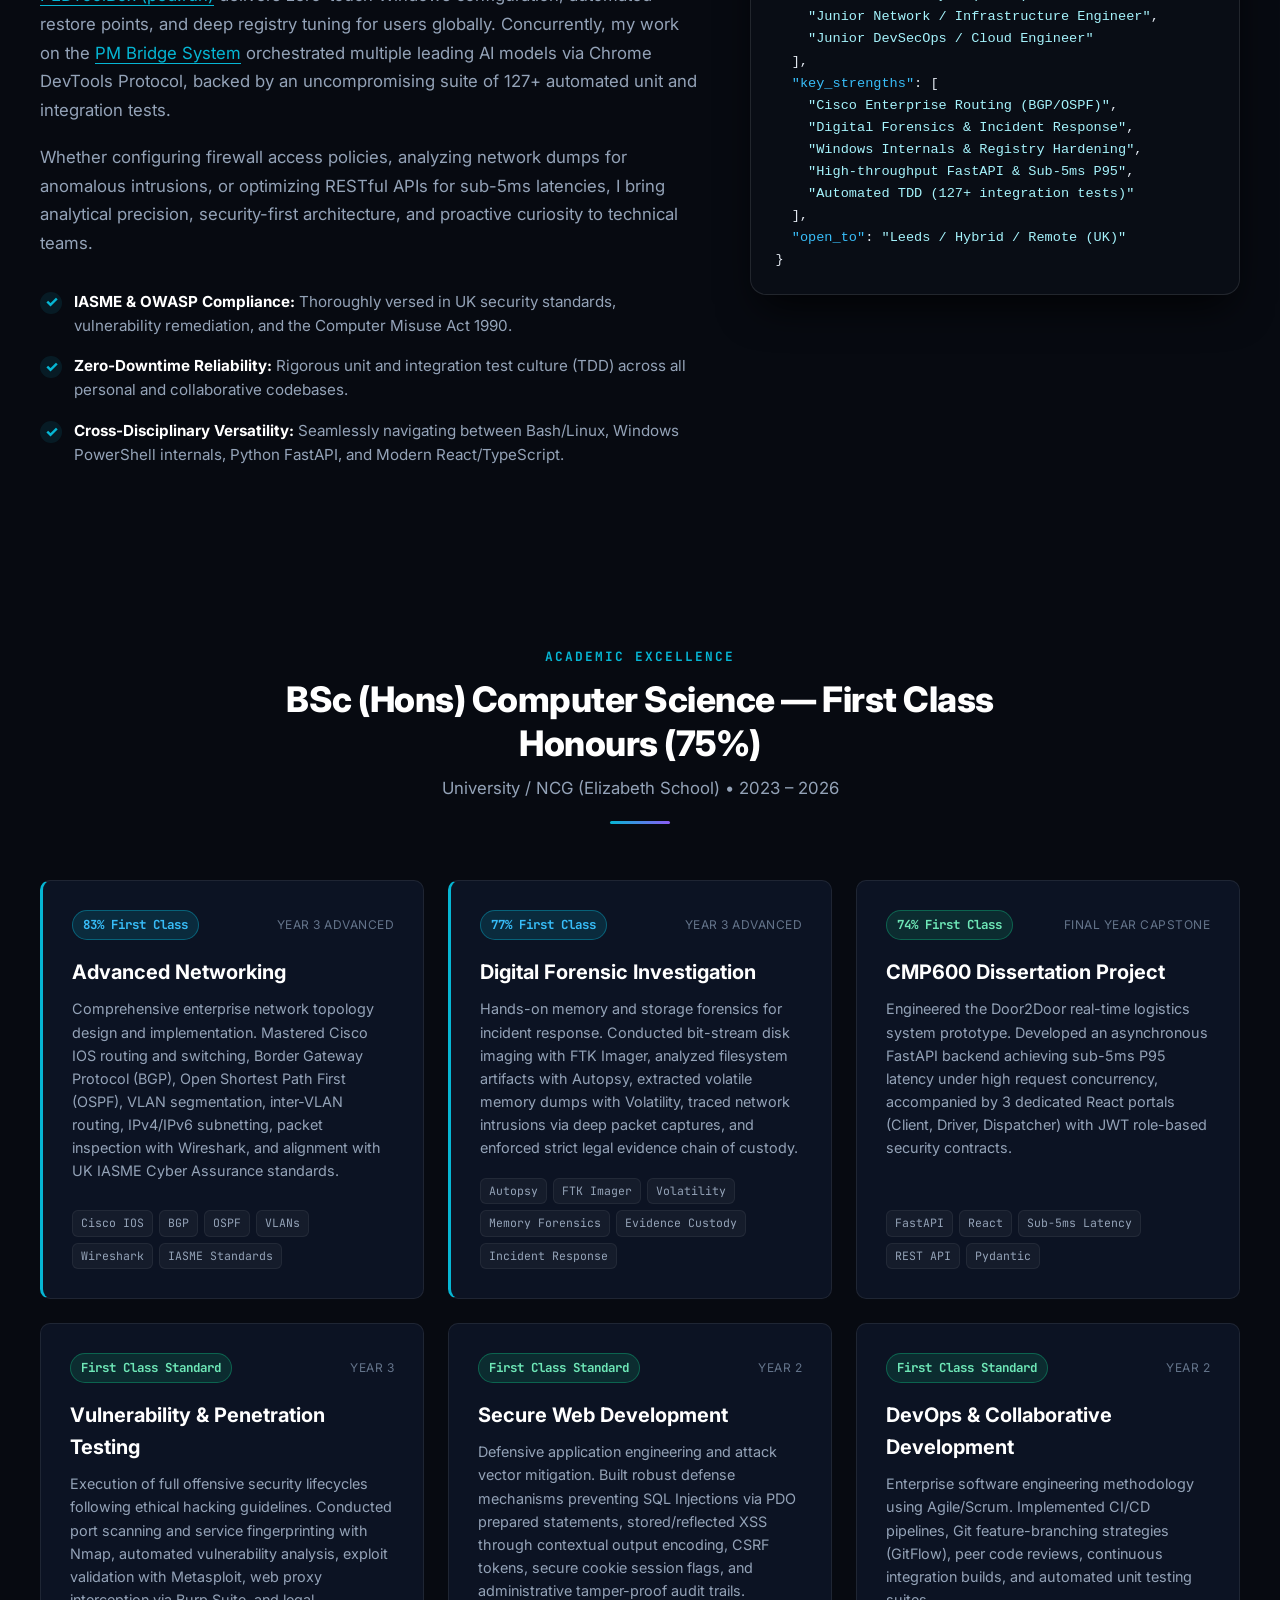
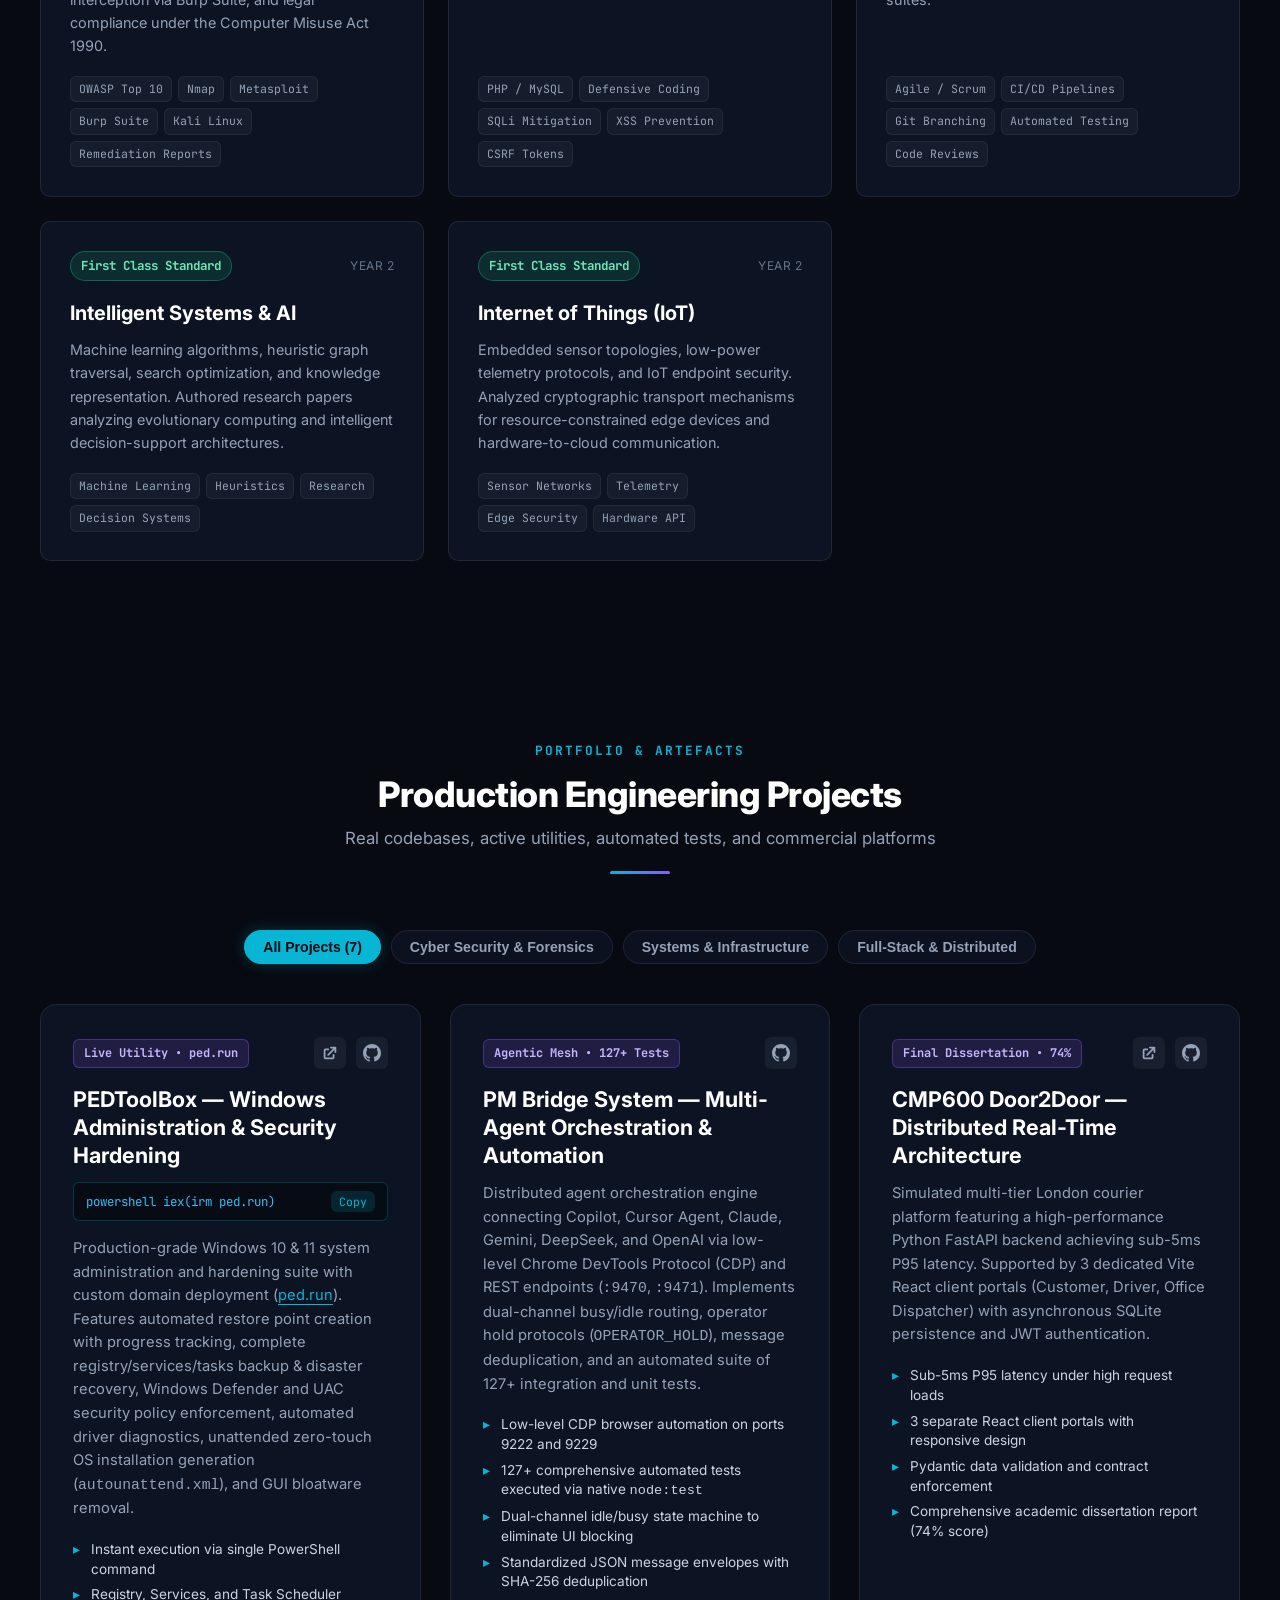
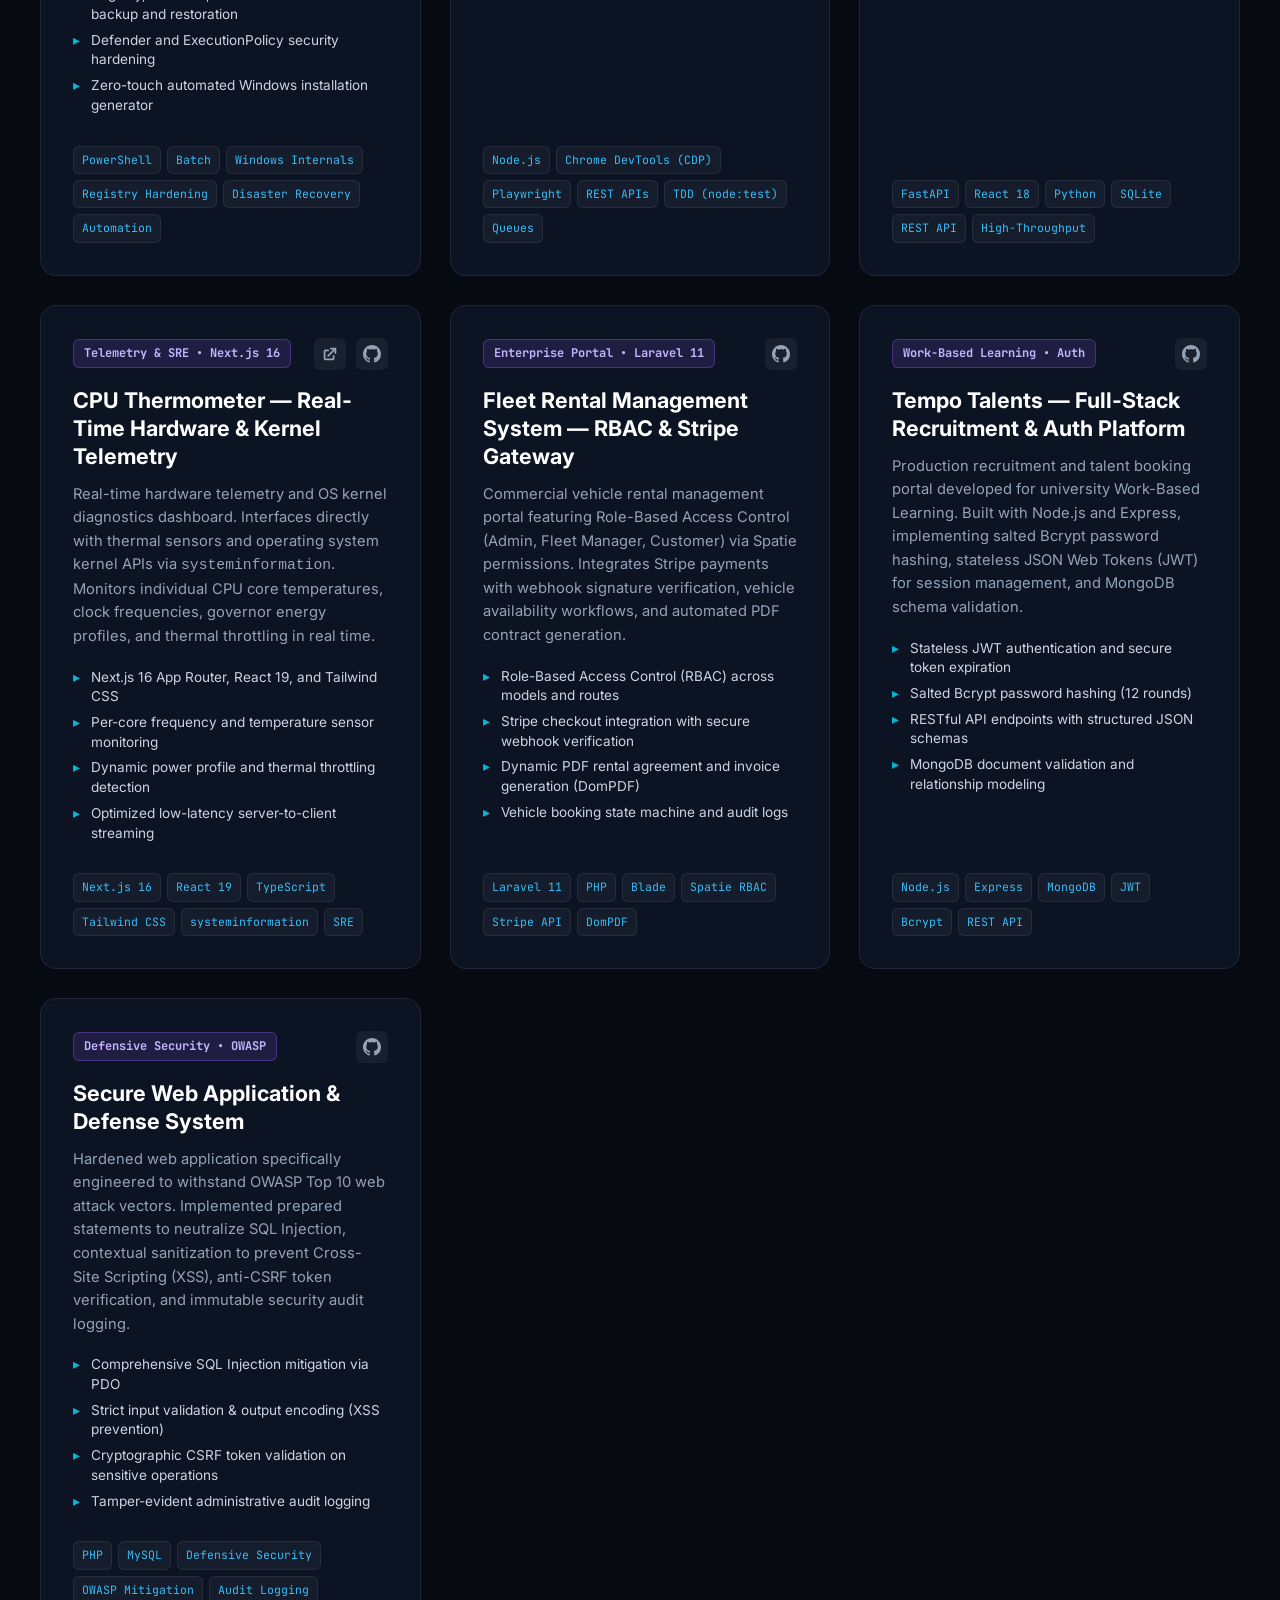
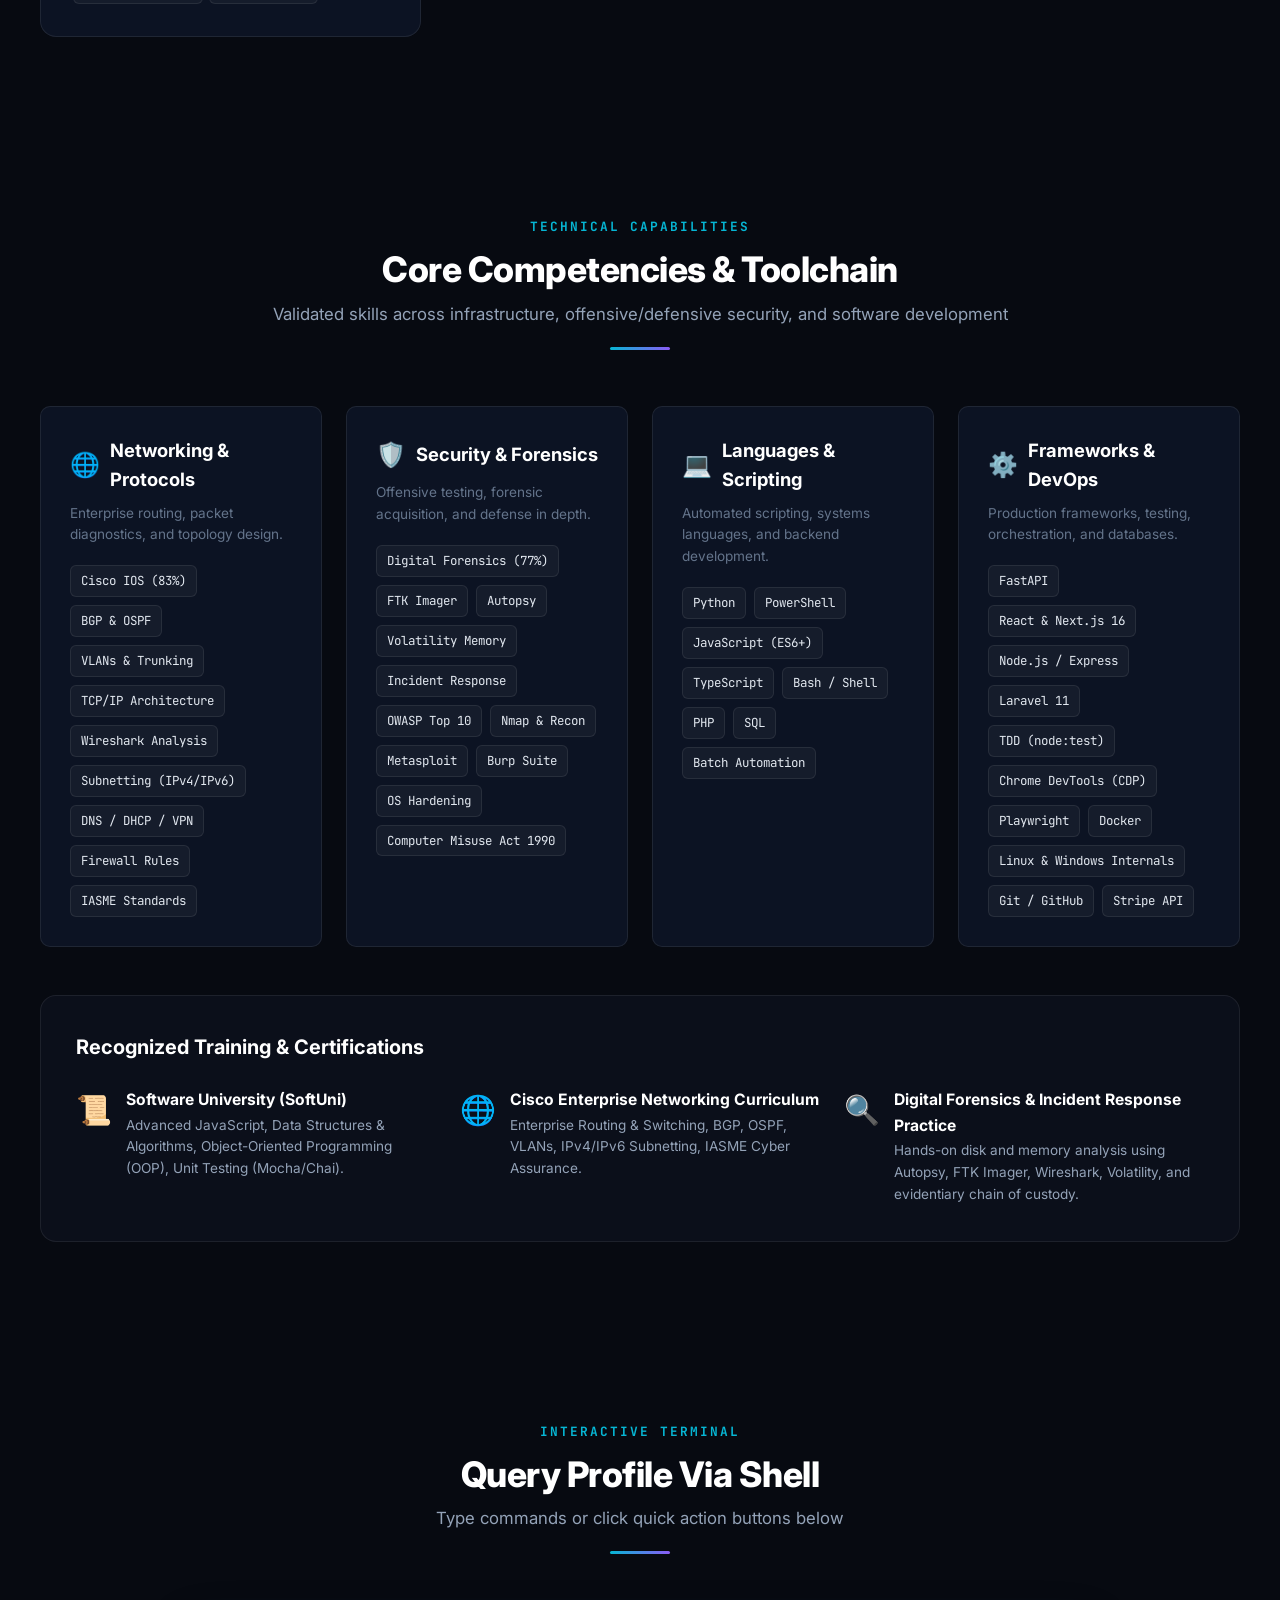
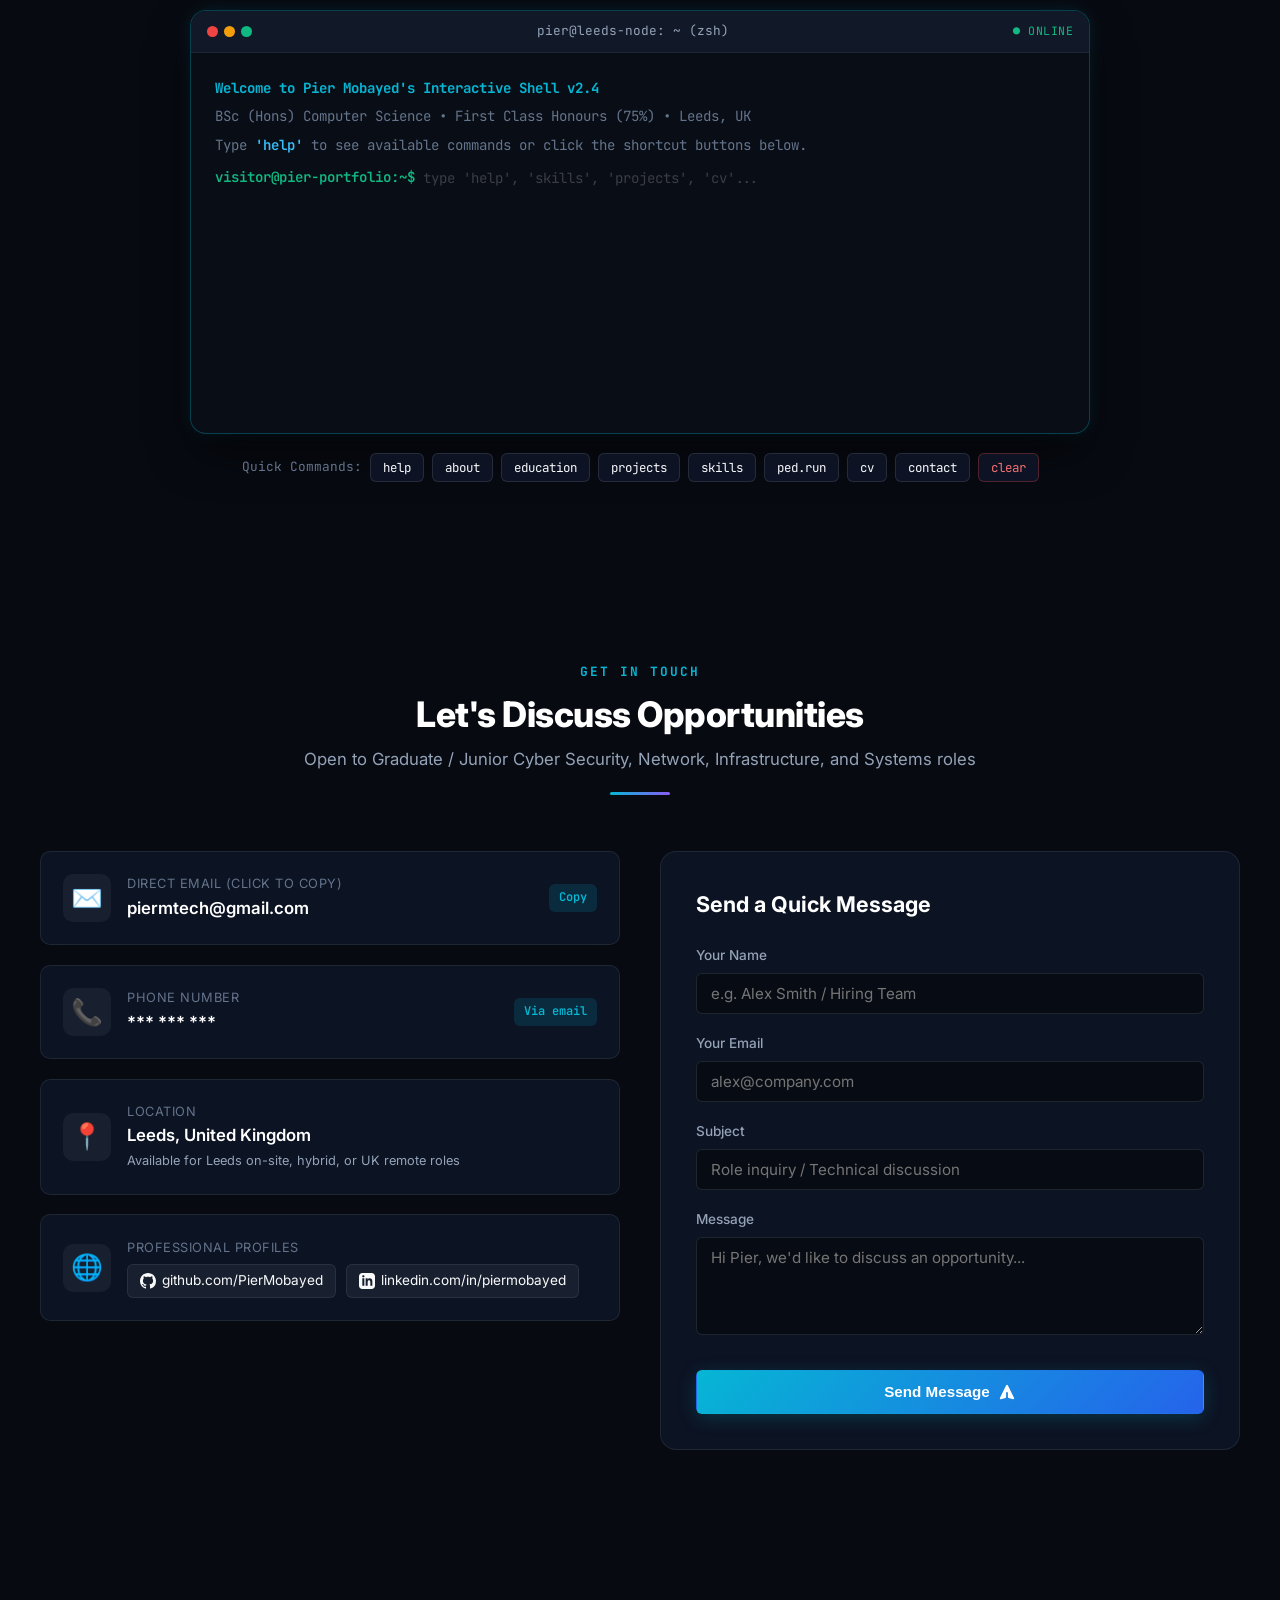
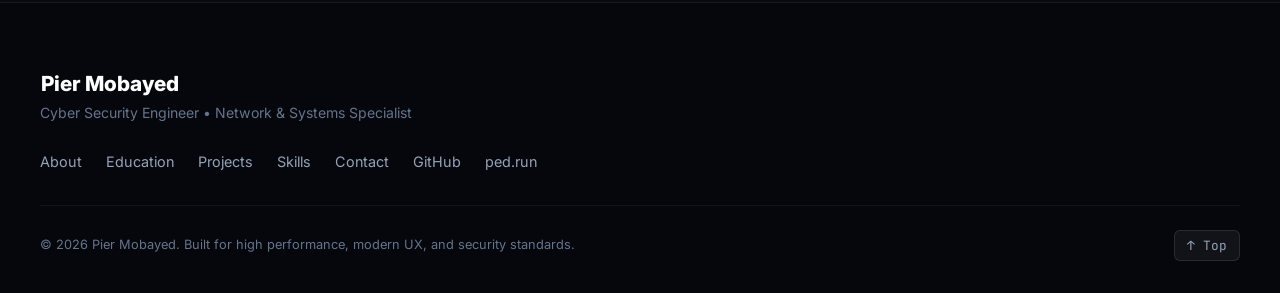
==== commit 5ceb9654: "Link the live CMP600 API docs from the portfolio. Co-authored-by: Cursor <cursoragent@cursor.com>" ====
--- a/index.html
+++ b/index.html
@@ -524,6 +524,9 @@
             <div class="project-card-top">
               <div class="project-type-tag">Final Dissertation • 74%</div>
               <div class="project-links">
+                <a href="https://cmp600-door2door-production.up.railway.app/docs" target="_blank" rel="noopener noreferrer" title="Live API Docs" class="icon-link">
+                  <svg viewBox="0 0 20 20" fill="currentColor"><path d="M11 3a1 1 0 100 2h2.586l-6.293 6.293a1 1 0 101.414 1.414L15 6.414V9a1 1 0 102 0V4a1 1 0 00-1-1h-5z"></path><path d="M5 5a2 2 0 00-2 2v8a2 2 0 002 2h8a2 2 0 002-2v-3a1 1 0 10-2 0v3H5V7h3a1 1 0 000-2H5z"></path></svg>
+                </a>
                 <a href="https://github.com/PierMobayed/CMP600_Dissertation_Project" target="_blank" rel="noopener noreferrer" title="GitHub Repository" class="icon-link">
                   <svg viewBox="0 0 24 24" fill="currentColor"><path d="M12 0C5.37 0 0 5.37 0 12c0 5.31 3.435 9.795 8.205 11.385.6.105.825-.255.825-.57 0-.285-.015-1.23-.015-2.235-3.015.555-3.795-.735-4.035-1.41-.135-.345-.72-1.41-1.23-1.695-.42-.225-1.02-.78-.015-.795.945-.015 1.62.87 1.845 1.23 1.08 1.815 2.805 1.305 3.495.99.105-.78.42-1.305.765-1.605-2.67-.3-5.46-1.335-5.46-5.925 0-1.305.465-2.385 1.23-3.225-.12-.3-.54-1.53.12-3.18 0 0 1.005-.315 3.3 1.23.96-.27 1.98-.405 3-.405s2.04.135 3 .405c2.295-1.56 3.3-1.23 3.3-1.23.66 1.65.24 2.88.12 3.18.765.84 1.23 1.905 1.23 3.225 0 4.605-2.805 5.625-5.475 5.925.435.375.81 1.095.81 2.22 0 1.605-.015 2.895-.015 3.3 0 .315.225.69.825.57A12.02 12.02 0 0024 12c0-6.63-5.37-12-12-12z"/></svg>
                 </a>
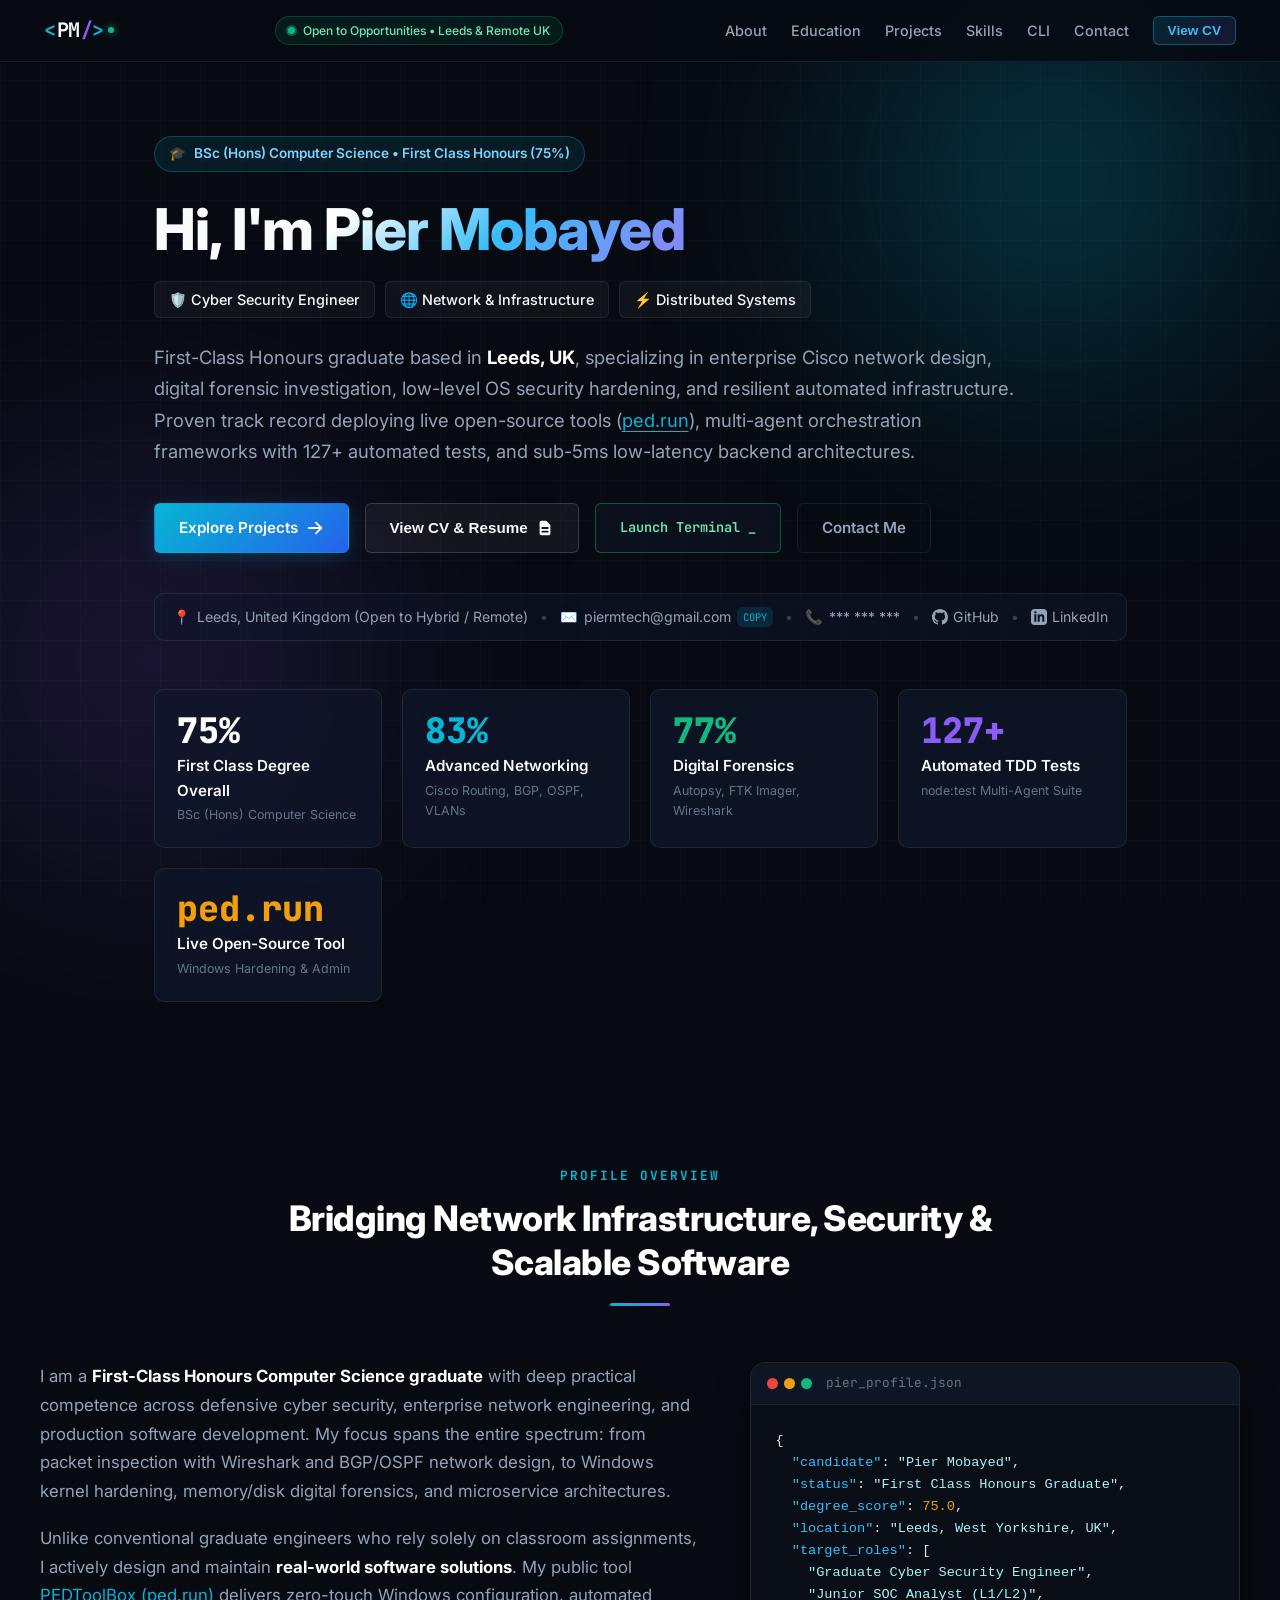
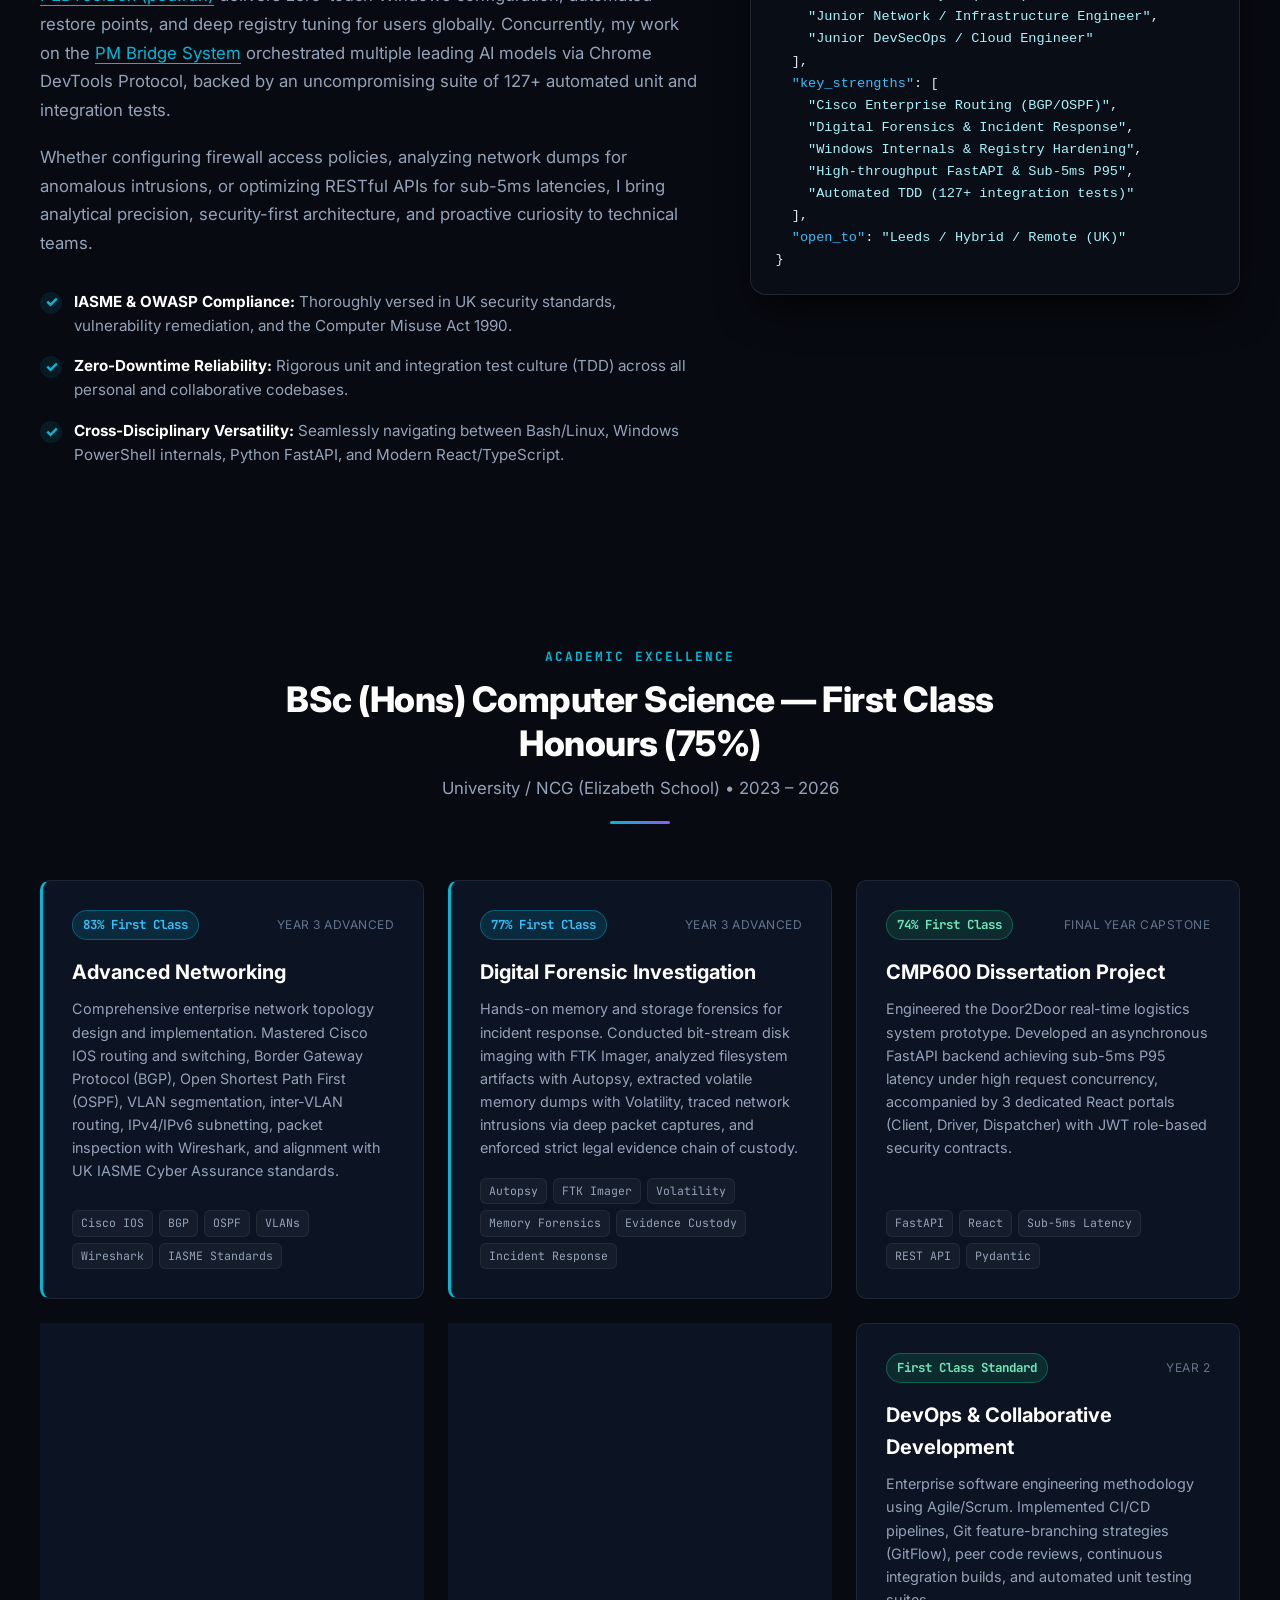
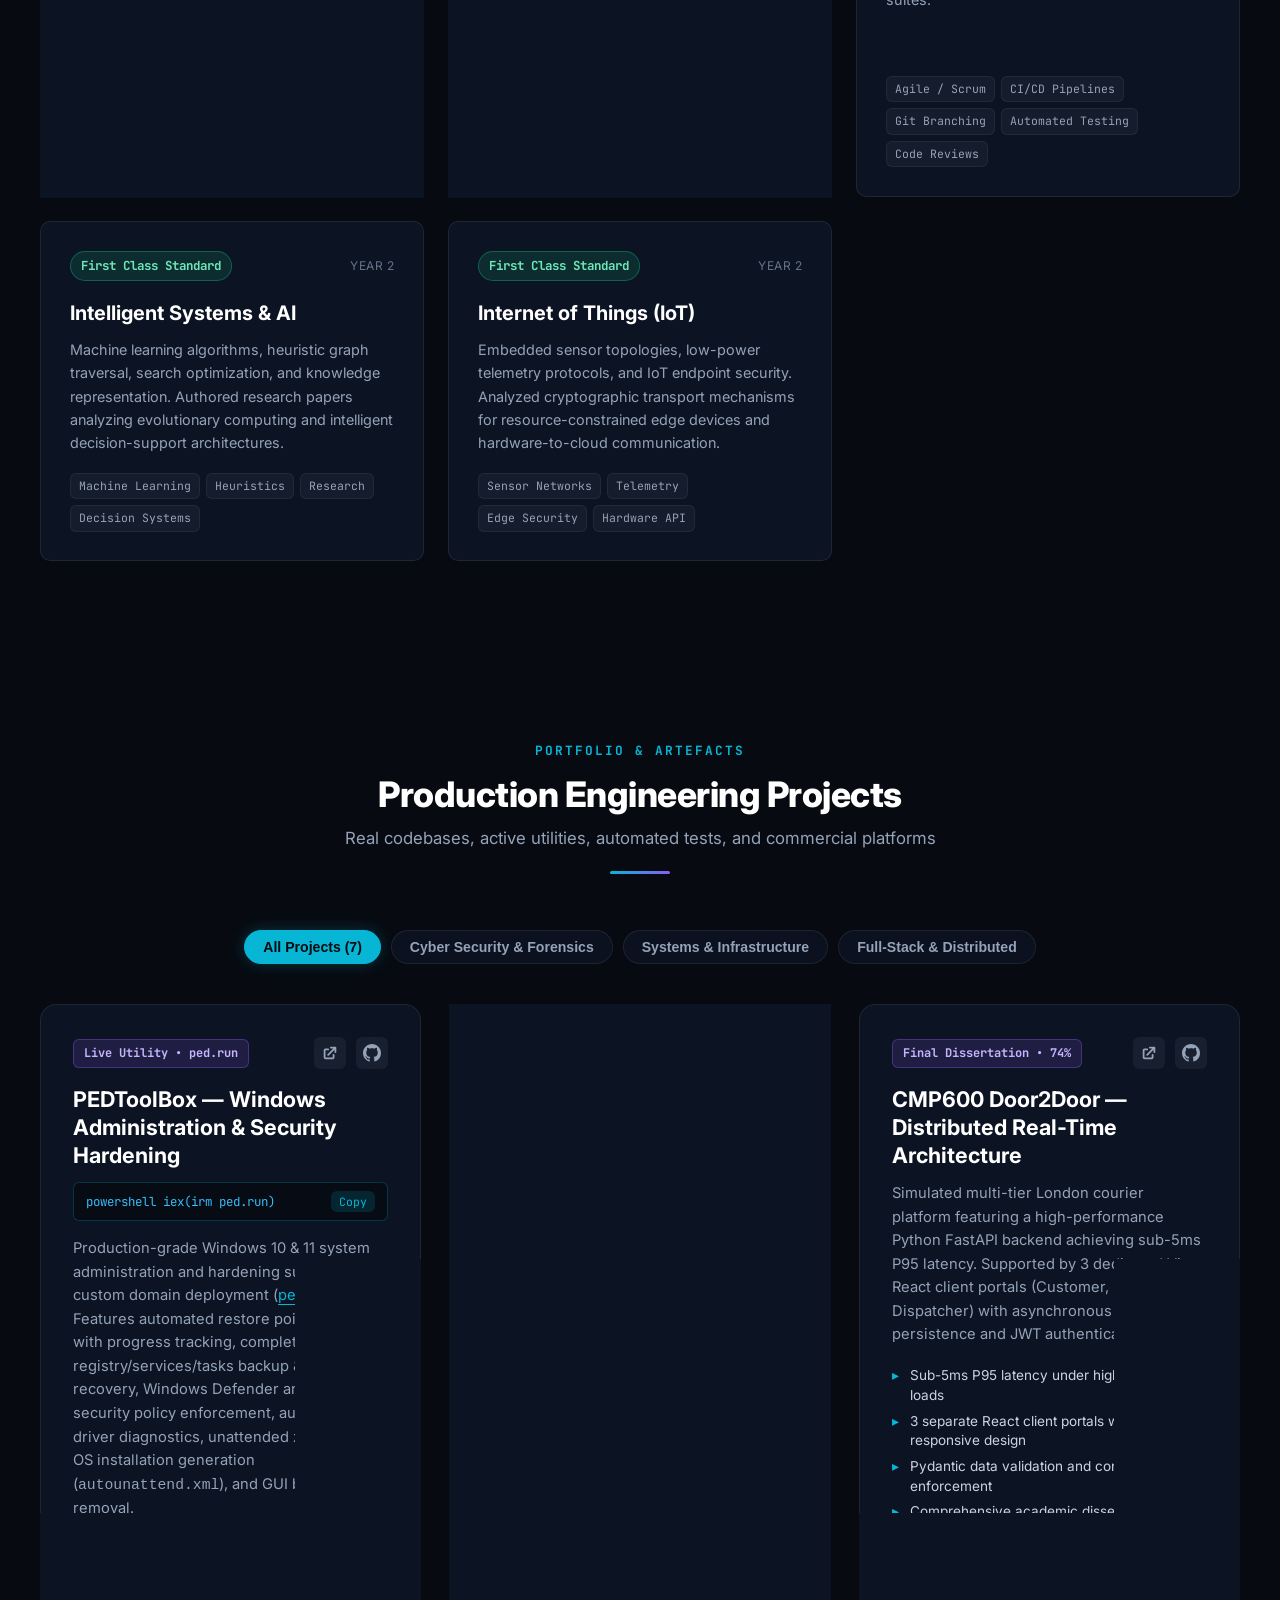
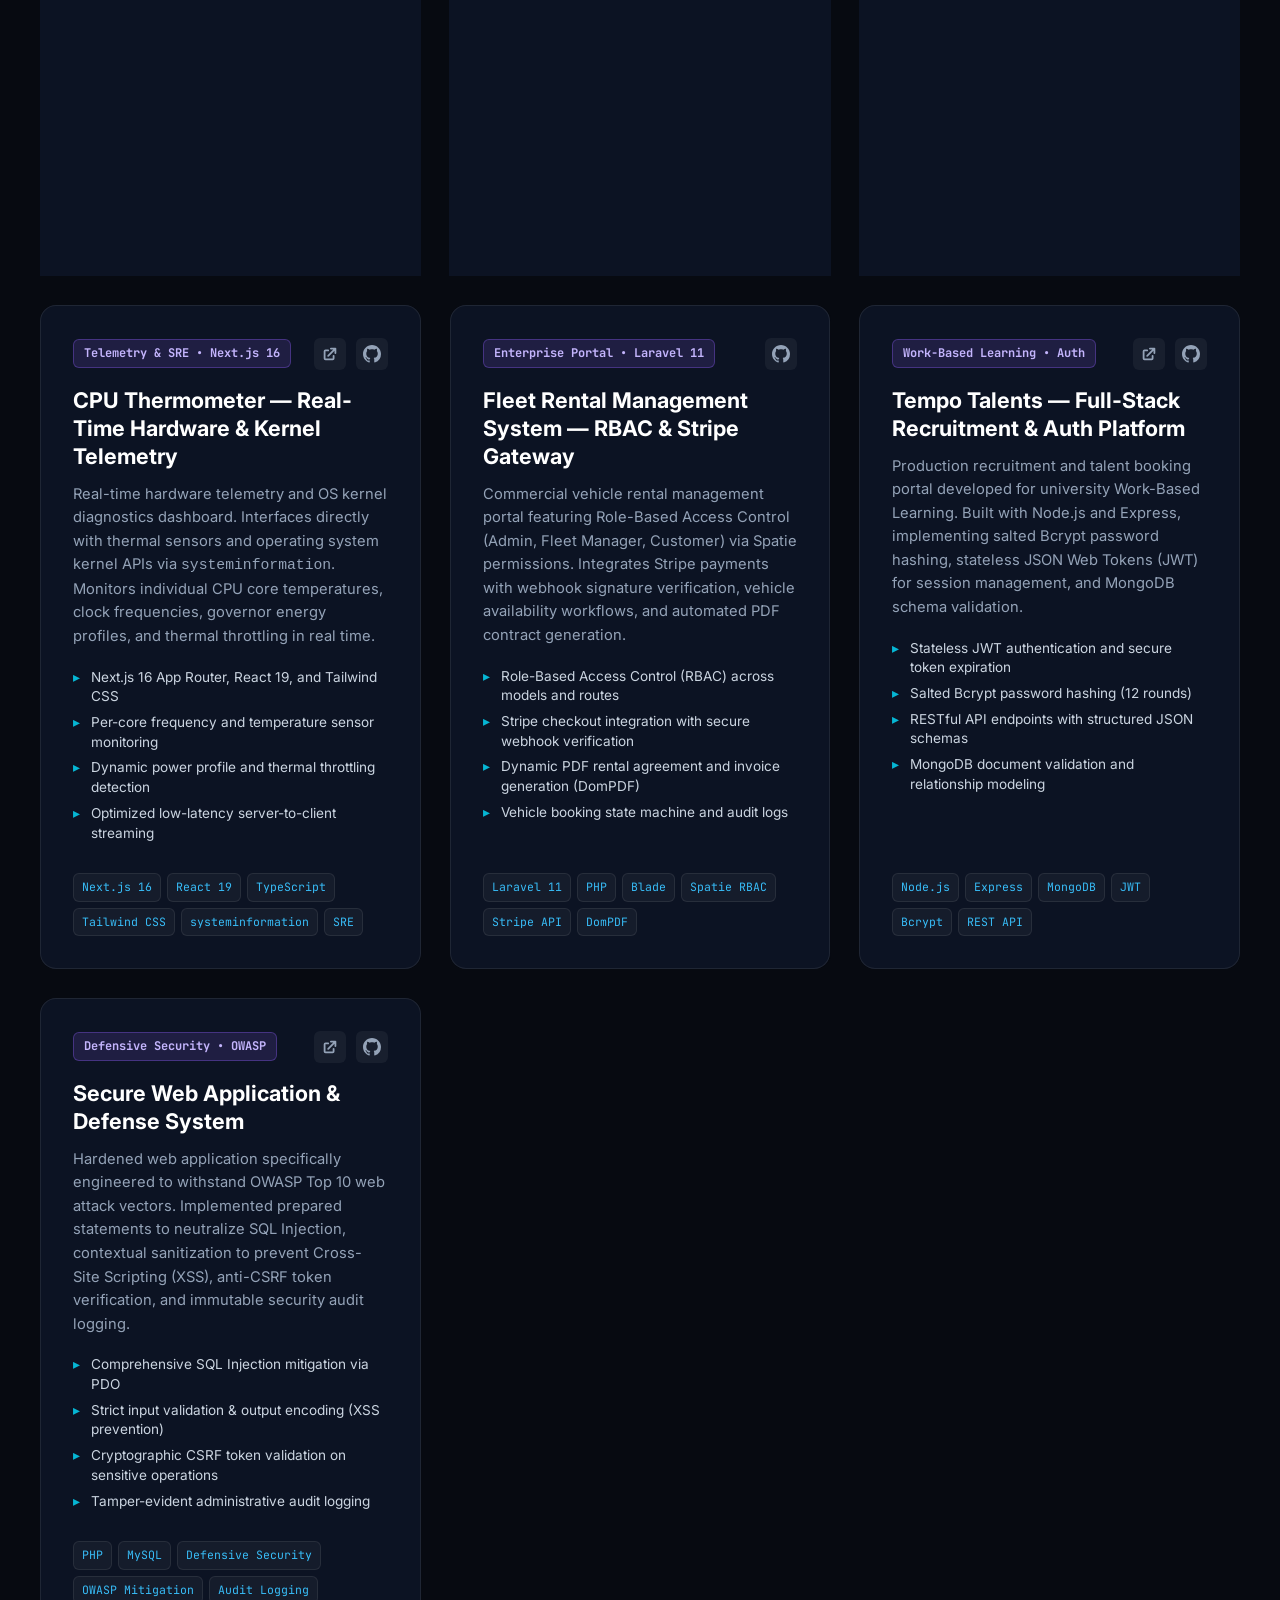
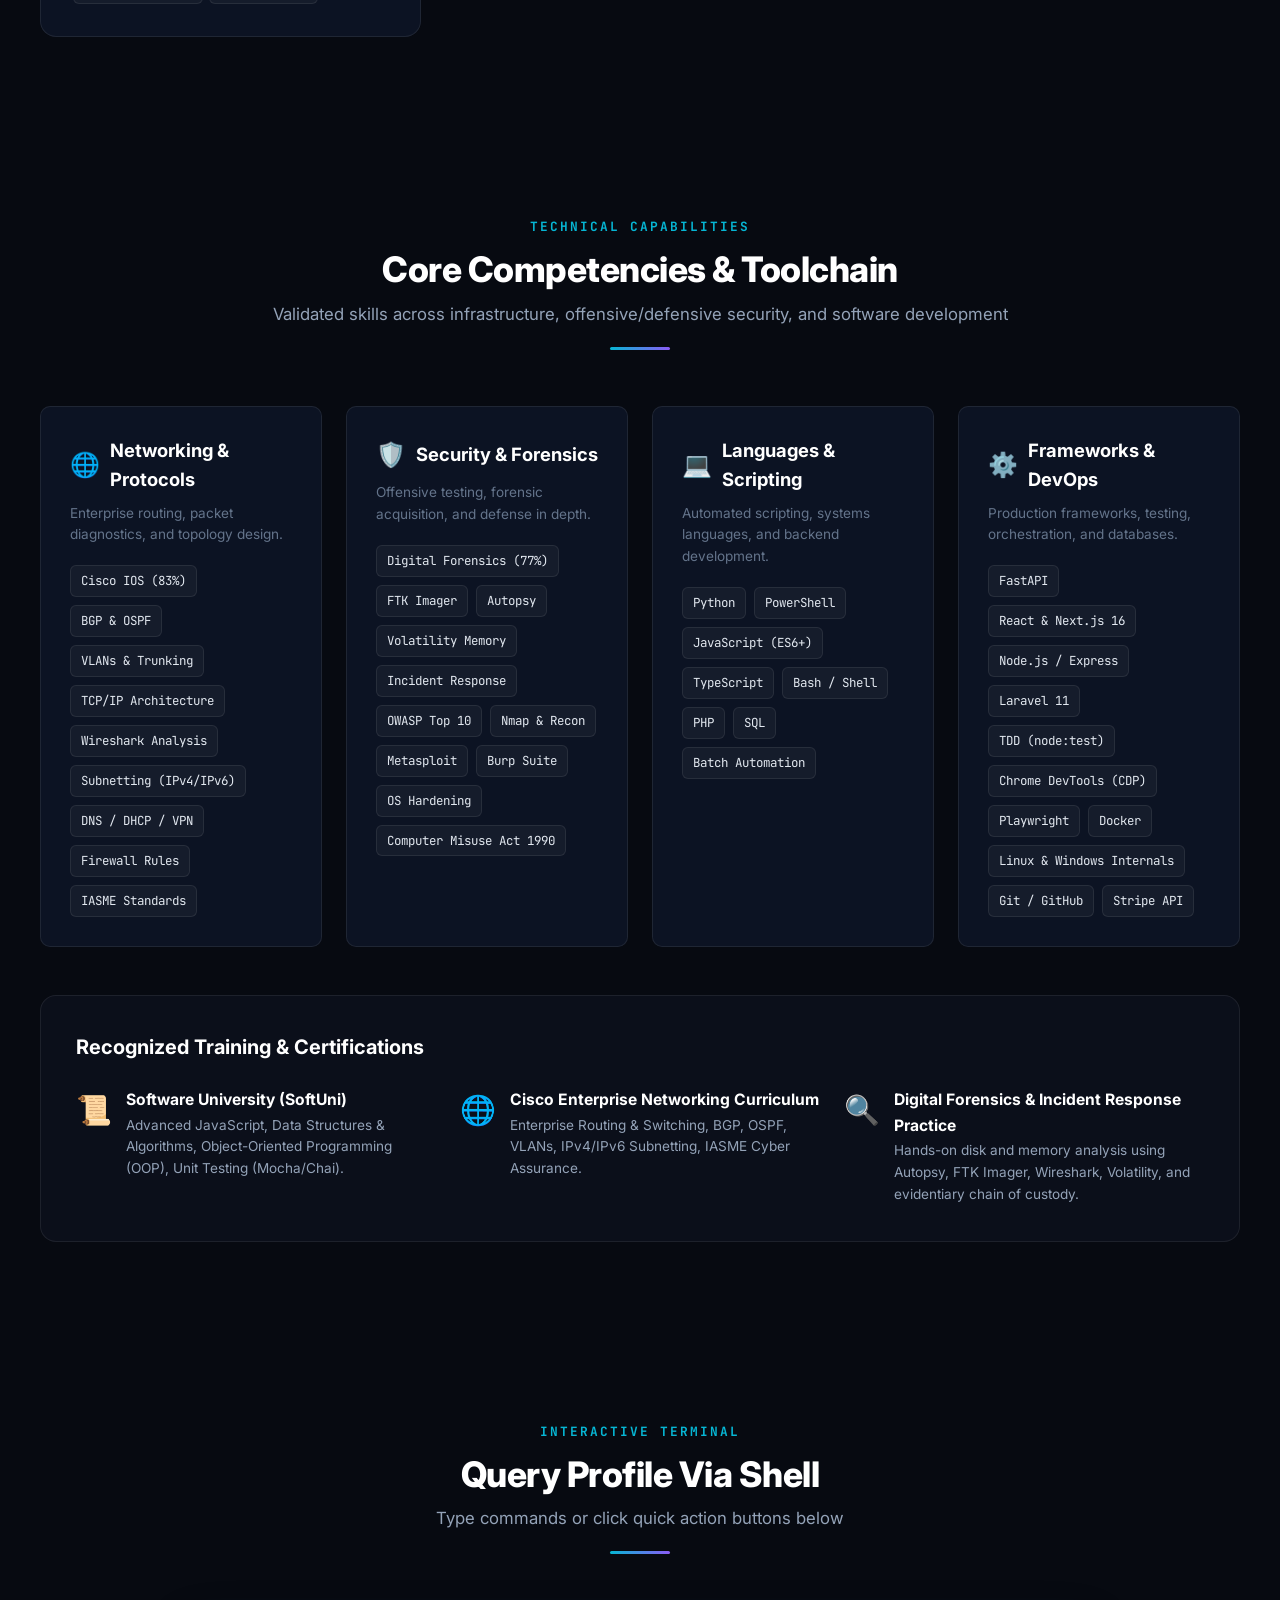
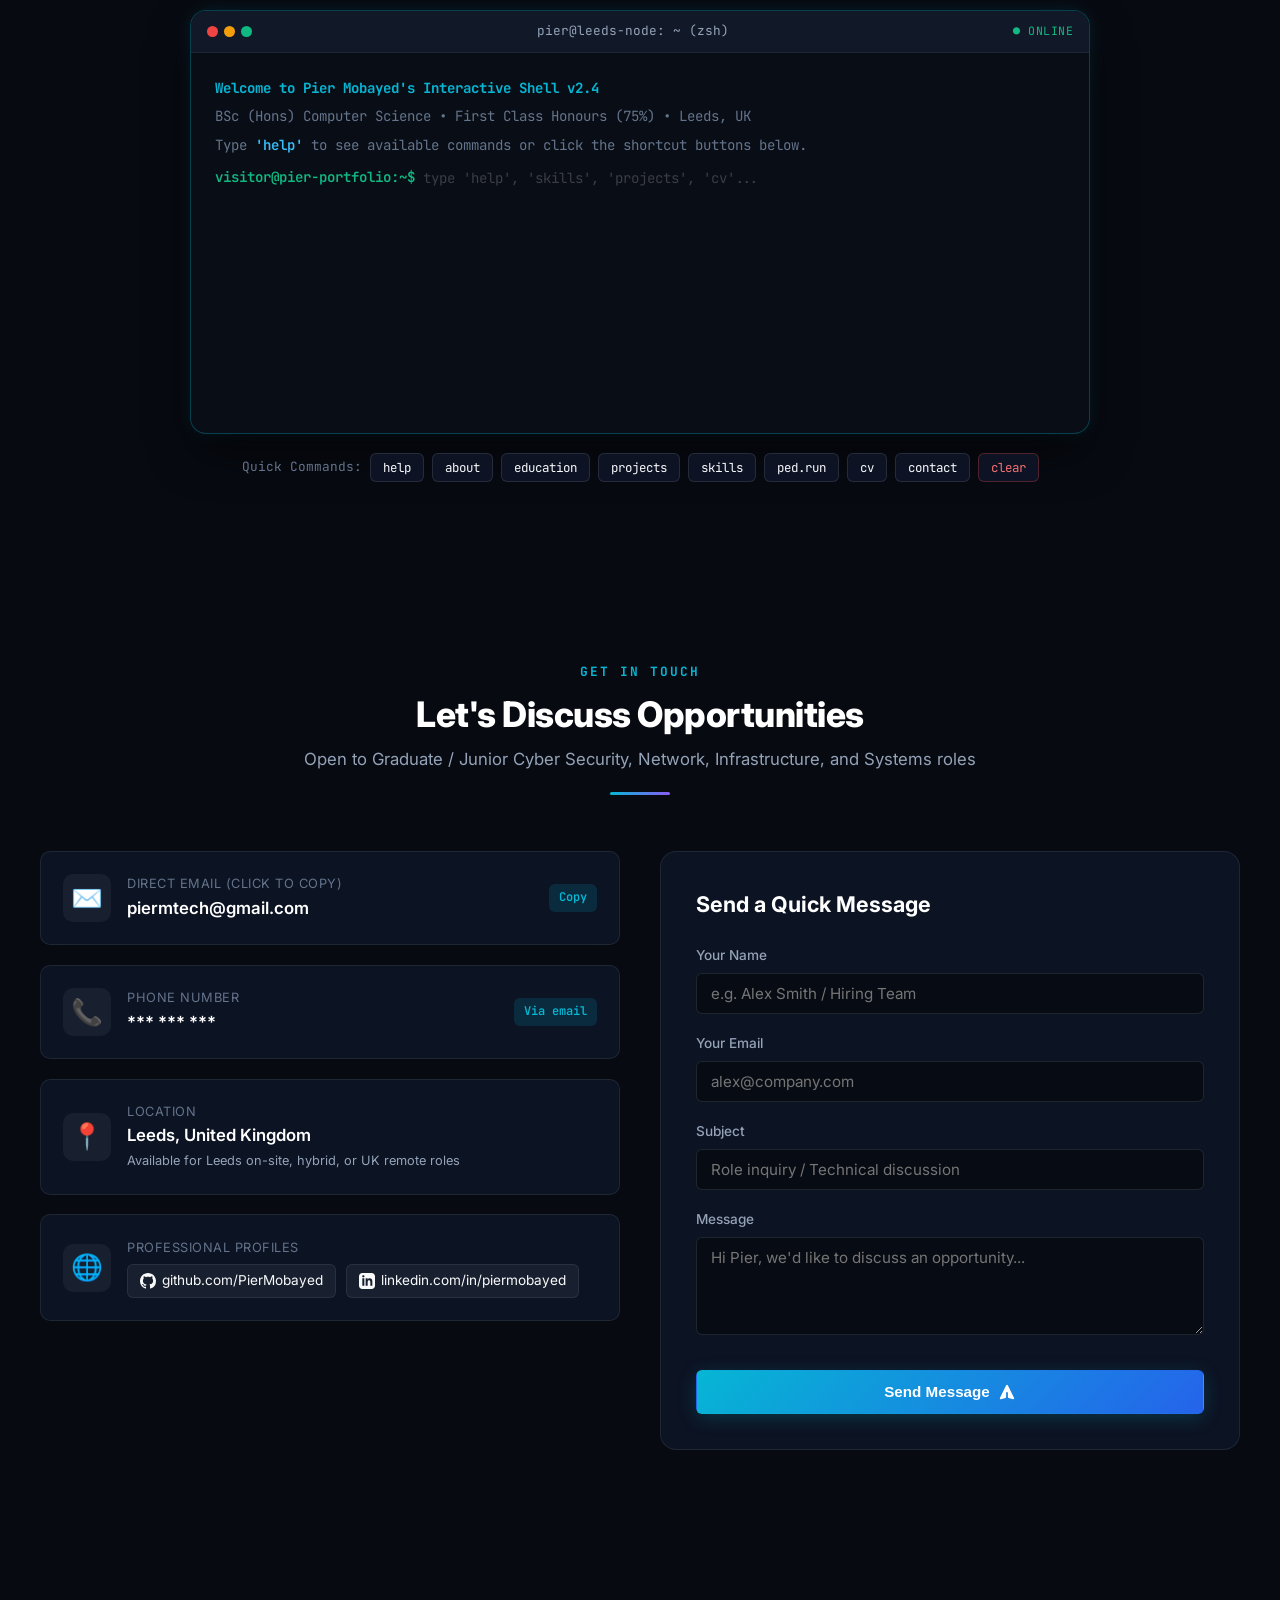
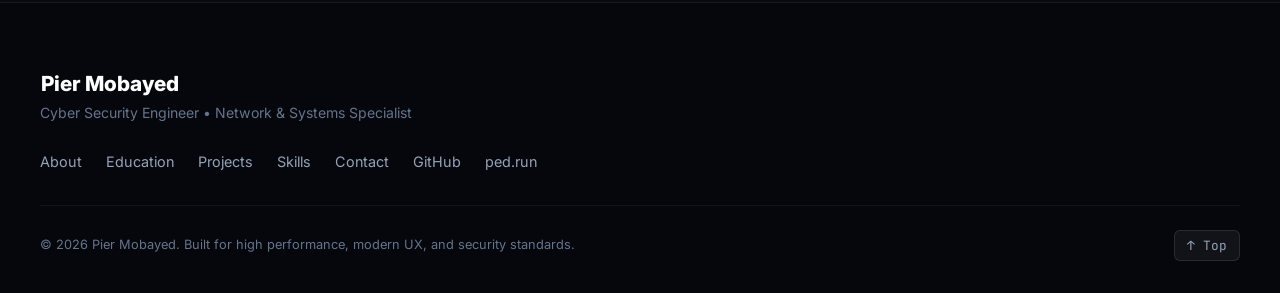
==== commit 3179a23d: "Link the live Tempo Talents and Secure Web demos from the portfolio. Co-authored-by: Cursor <cursora" ====
--- a/index.html
+++ b/index.html
@@ -632,6 +632,9 @@
             <div class="project-card-top">
               <div class="project-type-tag">Work-Based Learning • Auth</div>
               <div class="project-links">
+                <a href="https://tempo-web-production-767b.up.railway.app" target="_blank" rel="noopener noreferrer" title="Live Web Page" class="icon-link">
+                  <svg viewBox="0 0 20 20" fill="currentColor"><path d="M11 3a1 1 0 100 2h2.586l-6.293 6.293a1 1 0 101.414 1.414L15 6.414V9a1 1 0 102 0V4a1 1 0 00-1-1h-5z"></path><path d="M5 5a2 2 0 00-2 2v8a2 2 0 002 2h8a2 2 0 002-2v-3a1 1 0 10-2 0v3H5V7h3a1 1 0 000-2H5z"></path></svg>
+                </a>
                 <a href="https://github.com/PierMobayed/StudyElizabethSchool" target="_blank" rel="noopener noreferrer" title="GitHub Repository" class="icon-link">
                   <svg viewBox="0 0 24 24" fill="currentColor"><path d="M12 0C5.37 0 0 5.37 0 12c0 5.31 3.435 9.795 8.205 11.385.6.105.825-.255.825-.57 0-.285-.015-1.23-.015-2.235-3.015.555-3.795-.735-4.035-1.41-.135-.345-.72-1.41-1.23-1.695-.42-.225-1.02-.78-.015-.795.945-.015 1.62.87 1.845 1.23 1.08 1.815 2.805 1.305 3.495.99.105-.78.42-1.305.765-1.605-2.67-.3-5.46-1.335-5.46-5.925 0-1.305.465-2.385 1.23-3.225-.12-.3-.54-1.53.12-3.18 0 0 1.005-.315 3.3 1.23.96-.27 1.98-.405 3-.405s2.04.135 3 .405c2.295-1.56 3.3-1.23 3.3-1.23.66 1.65.24 2.88.12 3.18.765.84 1.23 1.905 1.23 3.225 0 4.605-2.805 5.625-5.475 5.925.435.375.81 1.095.81 2.22 0 1.605-.015 2.895-.015 3.3 0 .315.225.69.825.57A12.02 12.02 0 0024 12c0-6.63-5.37-12-12-12z"/></svg>
                 </a>
@@ -666,6 +669,9 @@
             <div class="project-card-top">
               <div class="project-type-tag">Defensive Security • OWASP</div>
               <div class="project-links">
+                <a href="https://fixerupper-production.up.railway.app" target="_blank" rel="noopener noreferrer" title="Live Web Page" class="icon-link">
+                  <svg viewBox="0 0 20 20" fill="currentColor"><path d="M11 3a1 1 0 100 2h2.586l-6.293 6.293a1 1 0 101.414 1.414L15 6.414V9a1 1 0 102 0V4a1 1 0 00-1-1h-5z"></path><path d="M5 5a2 2 0 00-2 2v8a2 2 0 002 2h8a2 2 0 002-2v-3a1 1 0 10-2 0v3H5V7h3a1 1 0 000-2H5z"></path></svg>
+                </a>
                 <a href="https://github.com/PierMobayed/StudyElizabethSchool" target="_blank" rel="noopener noreferrer" title="GitHub Repository" class="icon-link">
                   <svg viewBox="0 0 24 24" fill="currentColor"><path d="M12 0C5.37 0 0 5.37 0 12c0 5.31 3.435 9.795 8.205 11.385.6.105.825-.255.825-.57 0-.285-.015-1.23-.015-2.235-3.015.555-3.795-.735-4.035-1.41-.135-.345-.72-1.41-1.23-1.695-.42-.225-1.02-.78-.015-.795.945-.015 1.62.87 1.845 1.23 1.08 1.815 2.805 1.305 3.495.99.105-.78.42-1.305.765-1.605-2.67-.3-5.46-1.335-5.46-5.925 0-1.305.465-2.385 1.23-3.225-.12-.3-.54-1.53.12-3.18 0 0 1.005-.315 3.3 1.23.96-.27 1.98-.405 3-.405s2.04.135 3 .405c2.295-1.56 3.3-1.23 3.3-1.23.66 1.65.24 2.88.12 3.18.765.84 1.23 1.905 1.23 3.225 0 4.605-2.805 5.625-5.475 5.925.435.375.81 1.095.81 2.22 0 1.605-.015 2.895-.015 3.3 0 .315.225.69.825.57A12.02 12.02 0 0024 12c0-6.63-5.37-12-12-12z"/></svg>
                 </a>
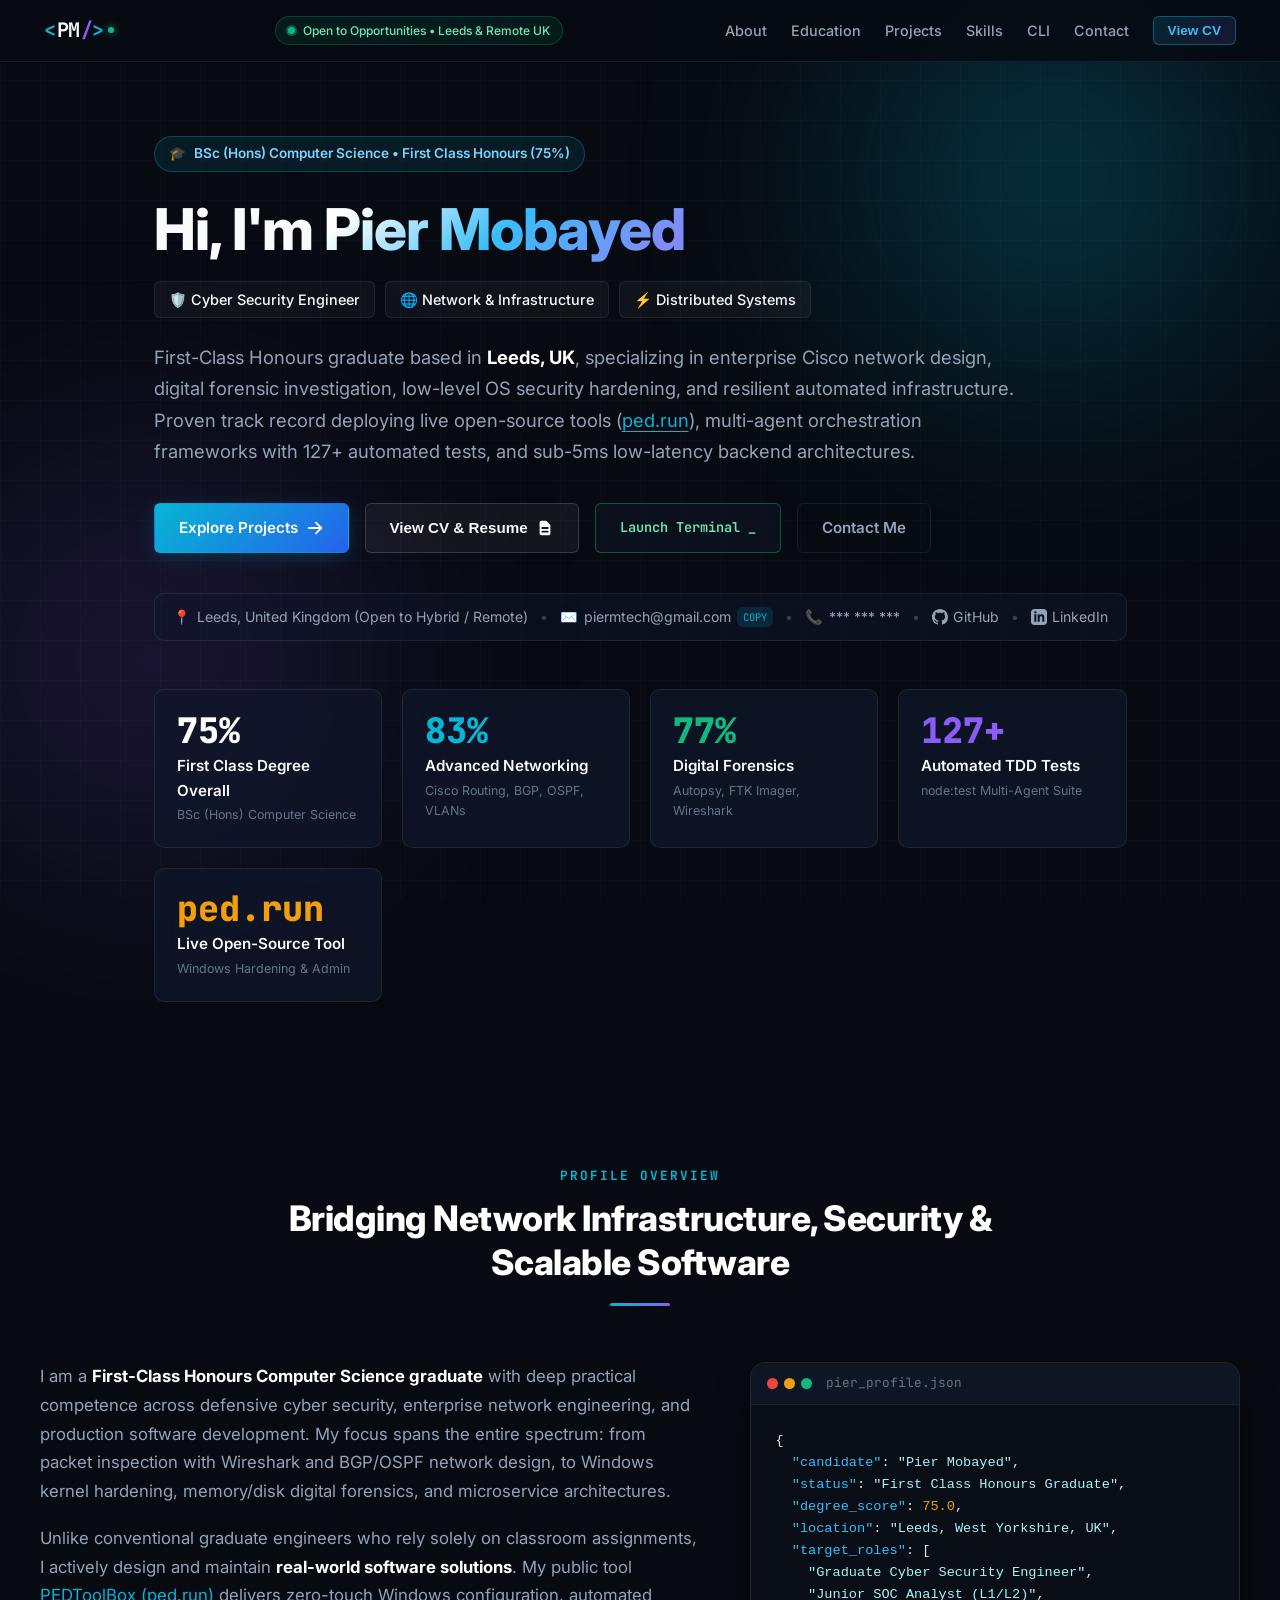
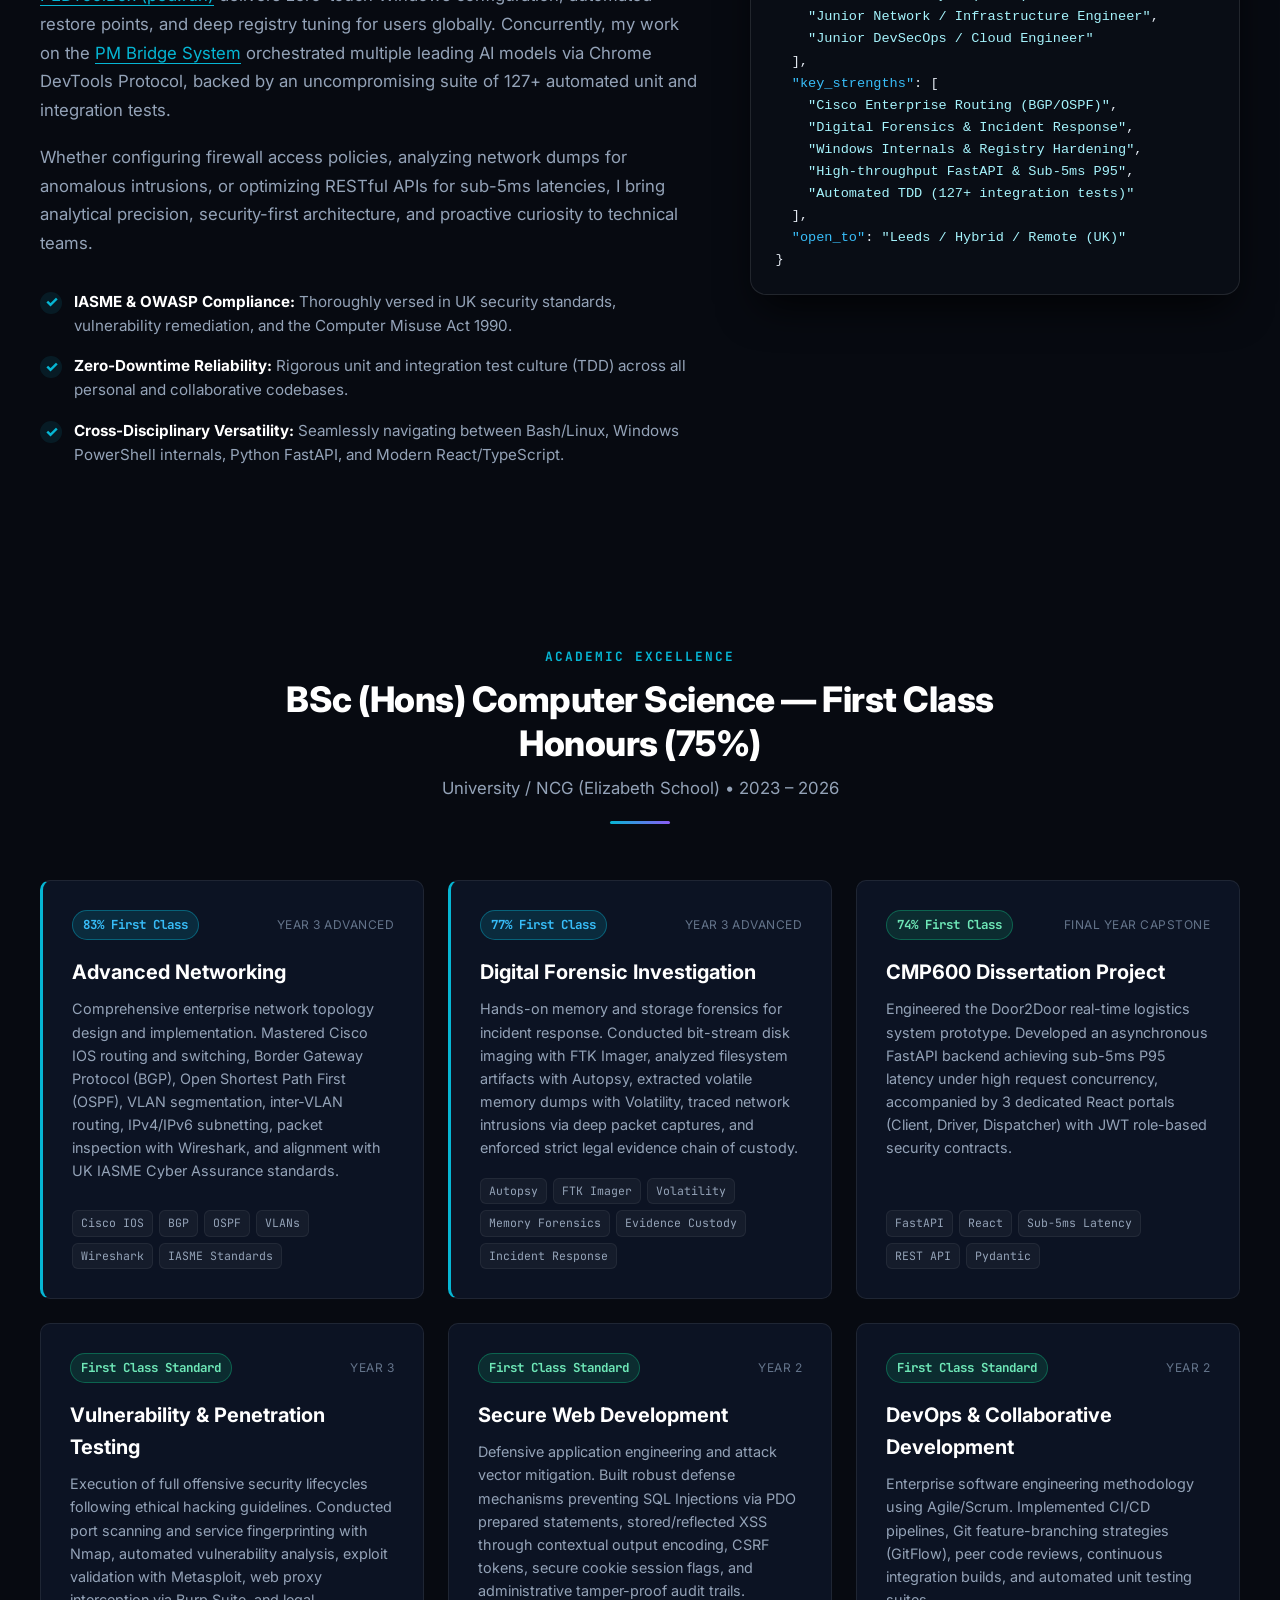
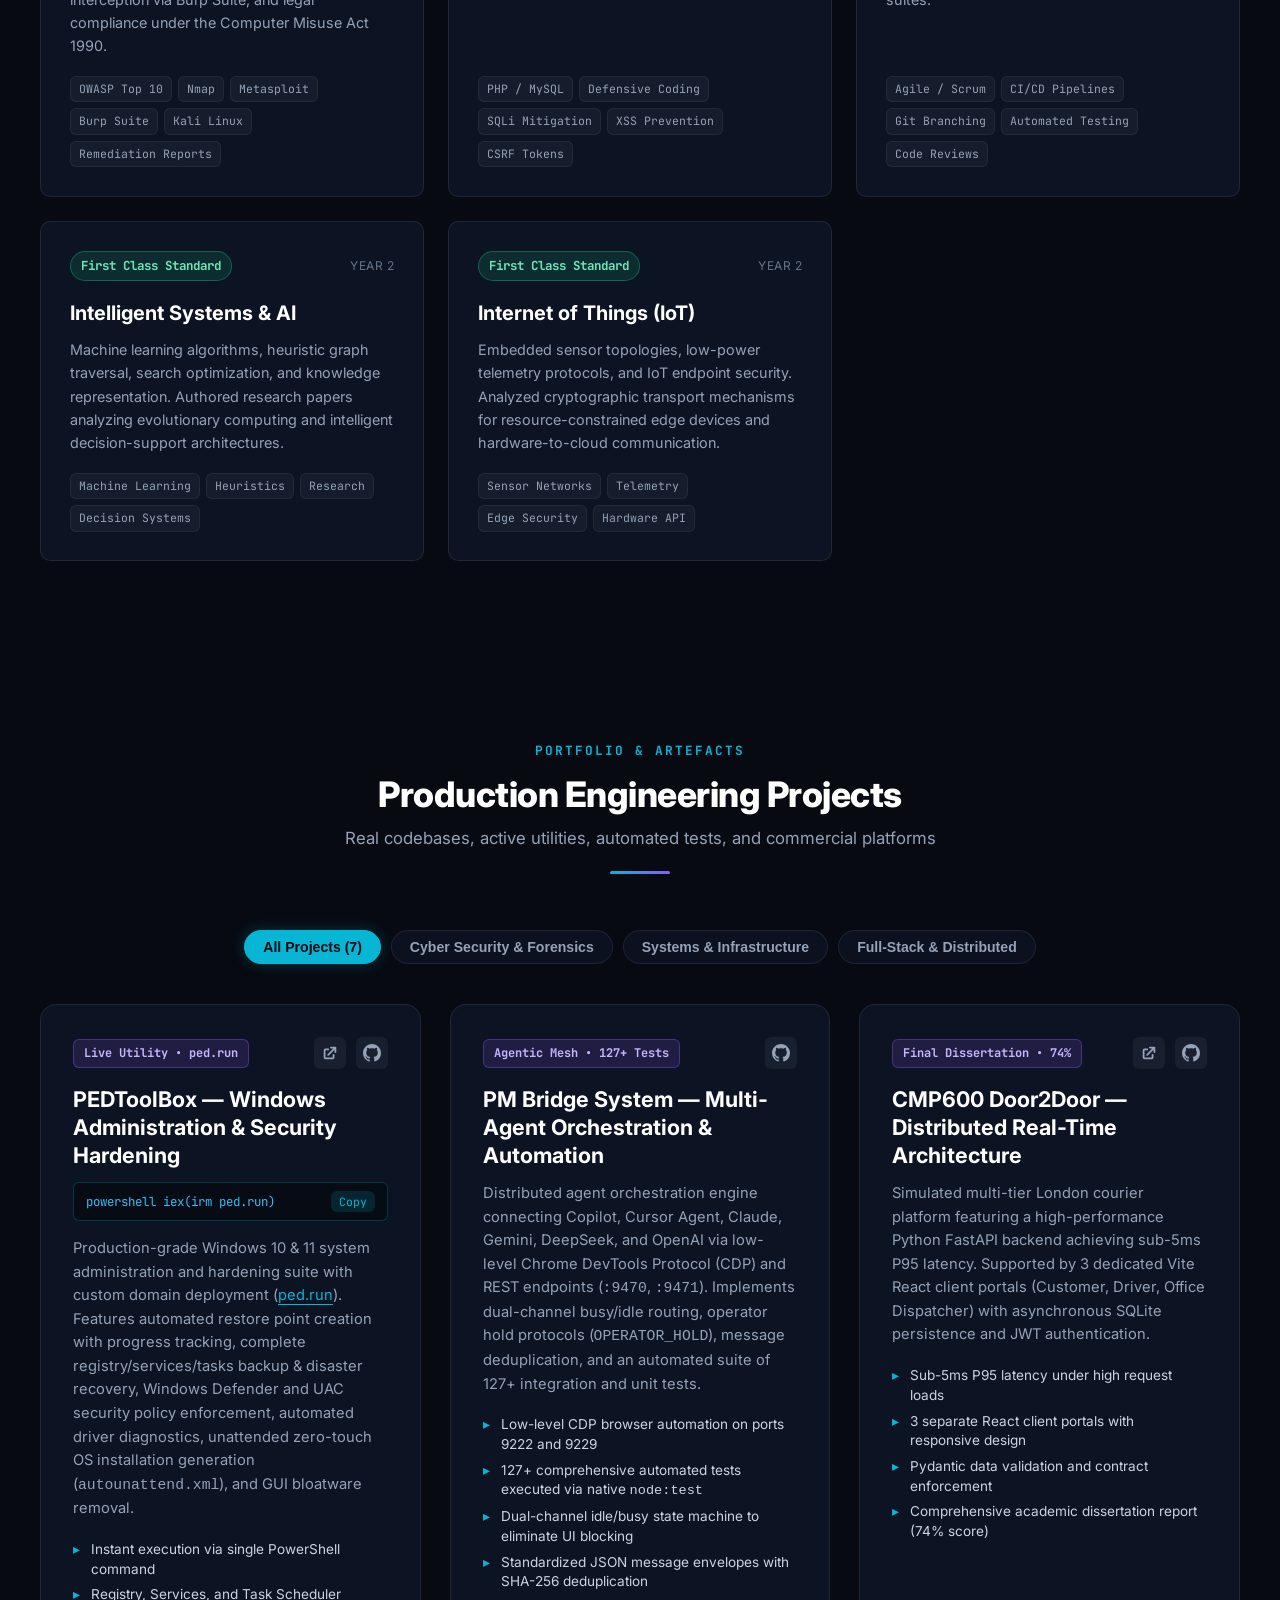
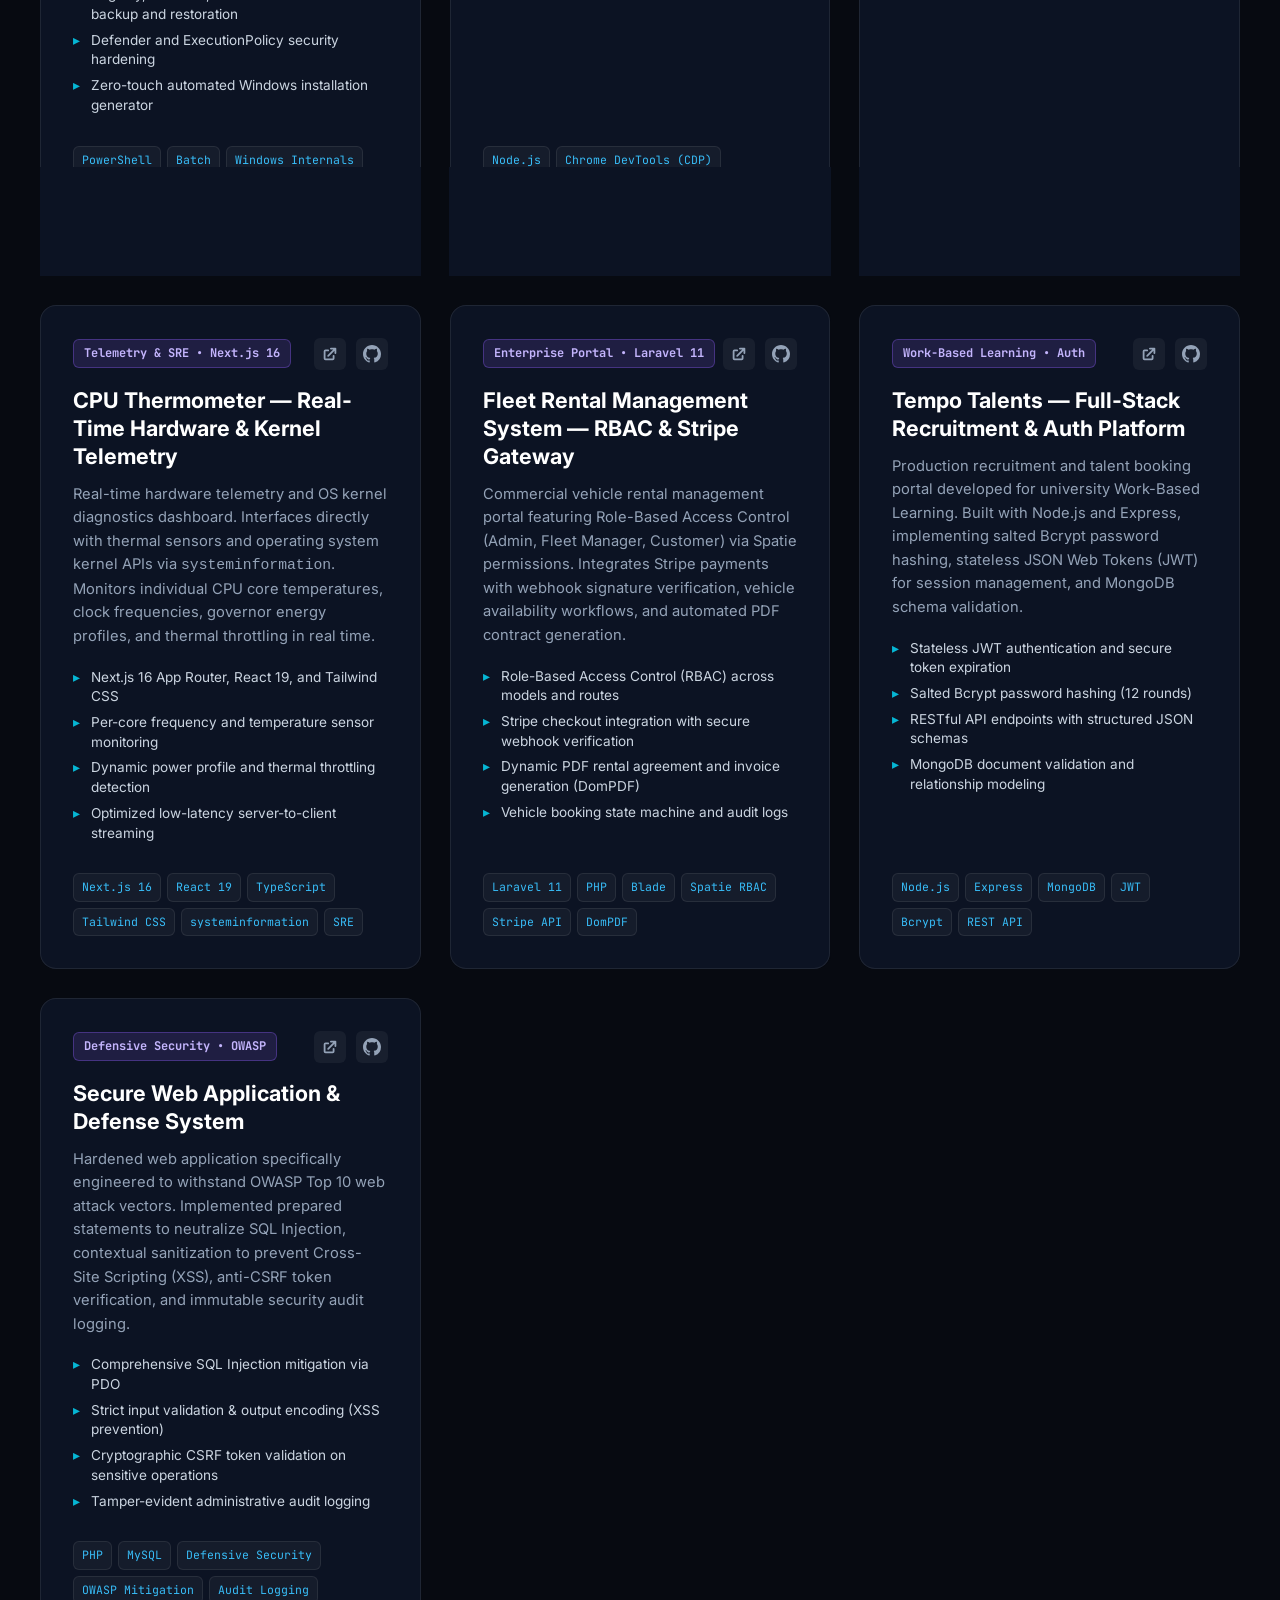
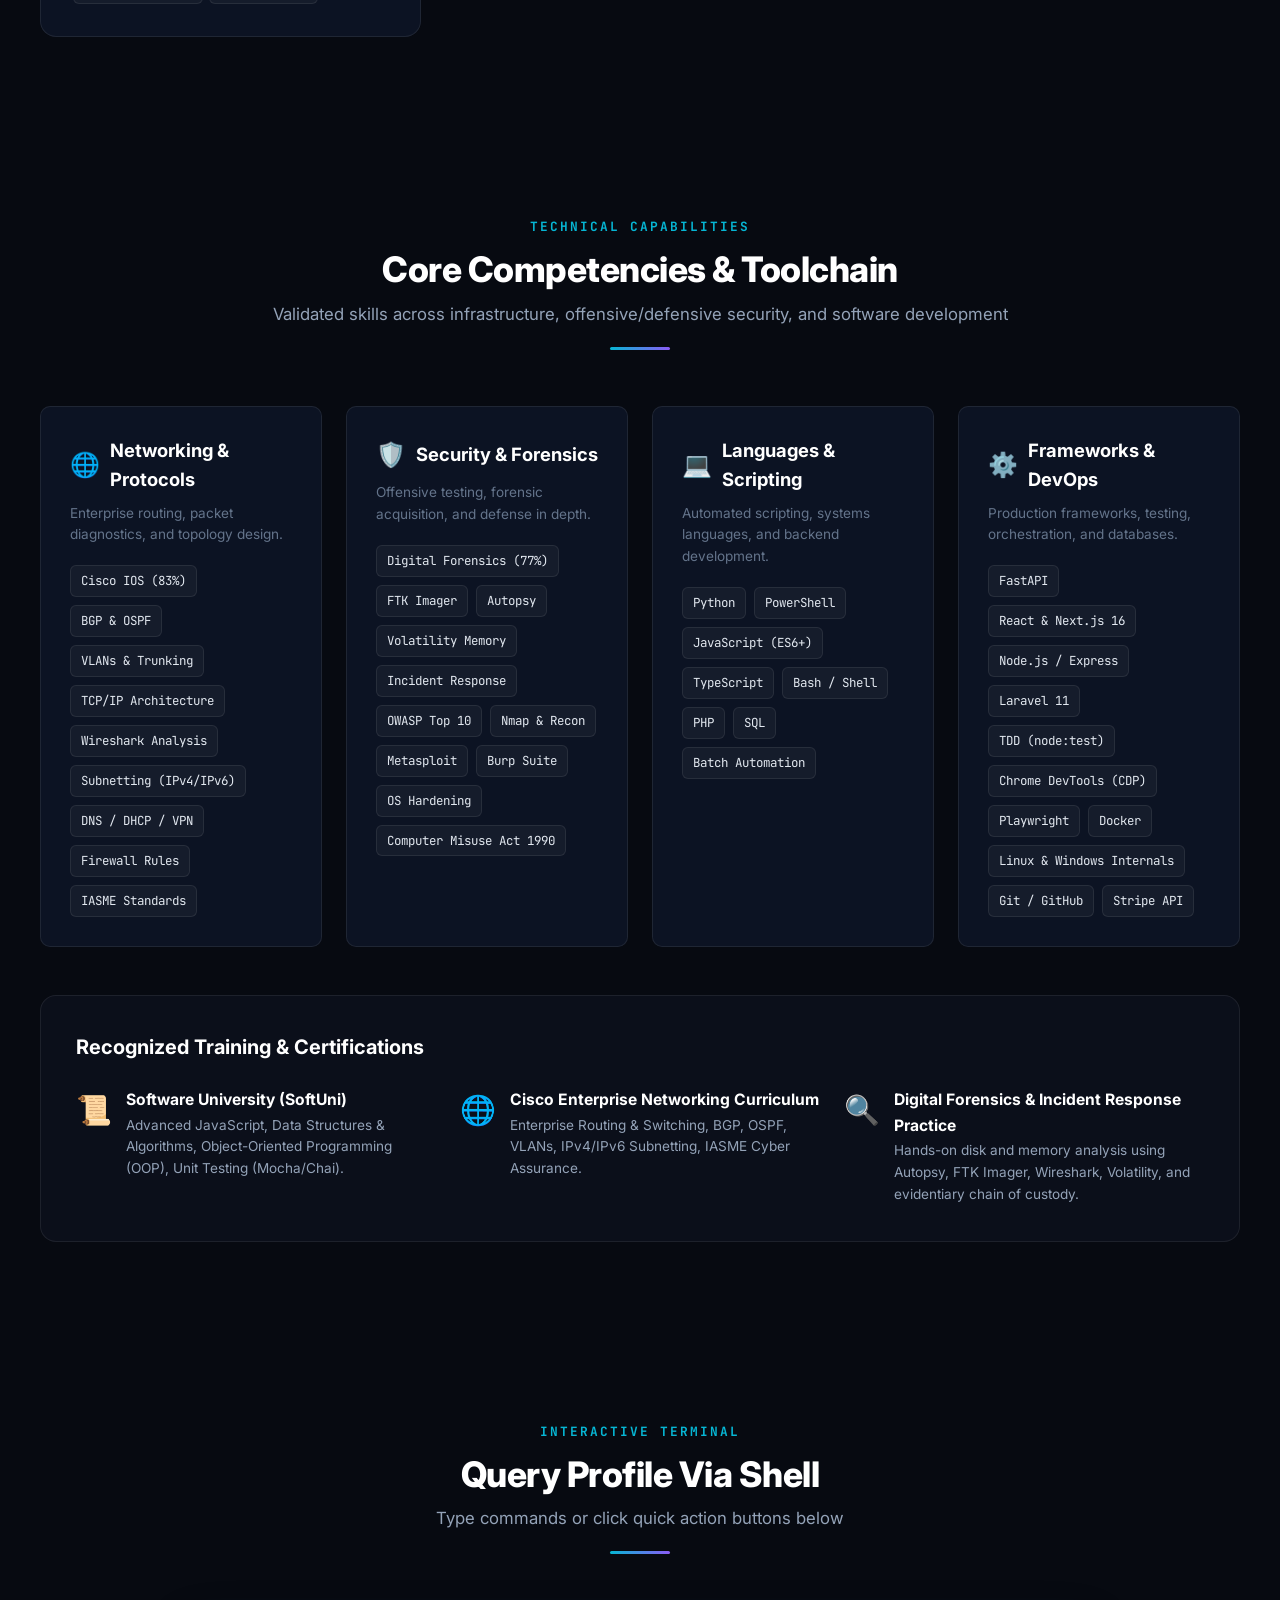
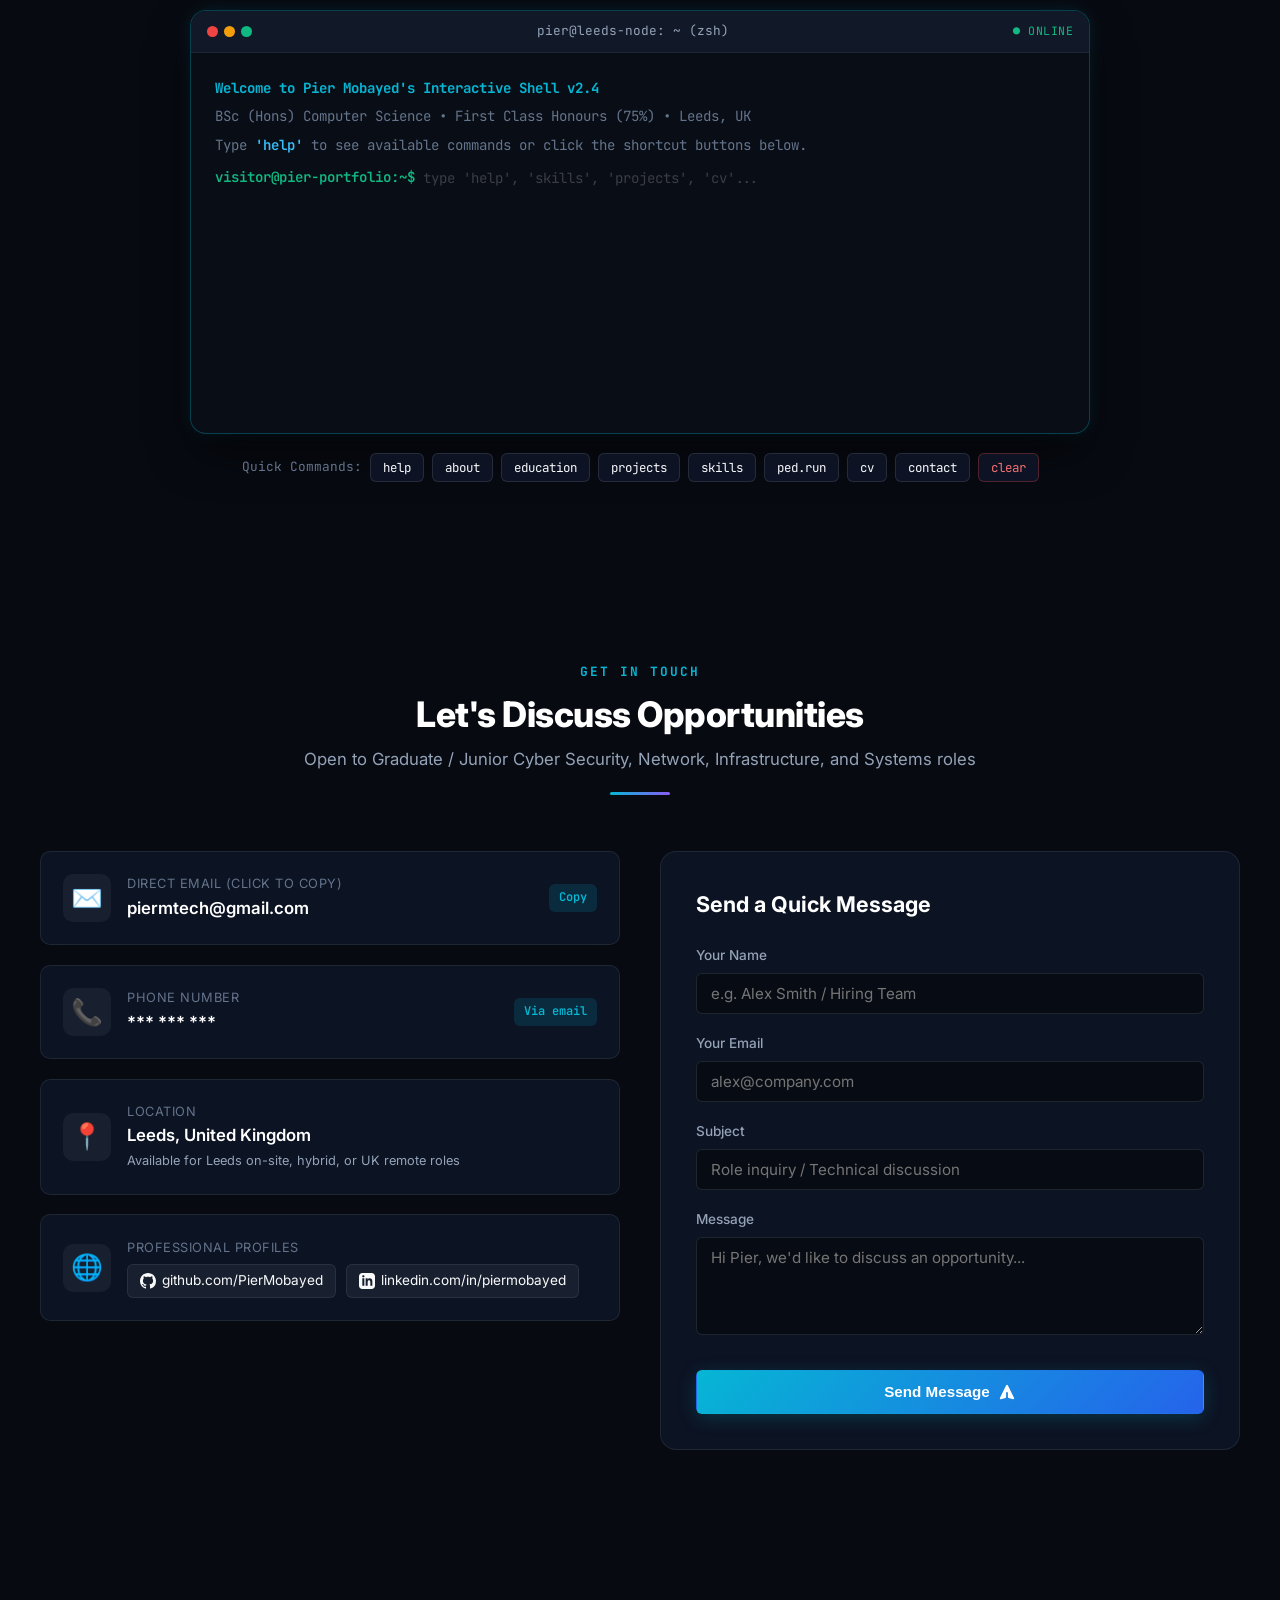
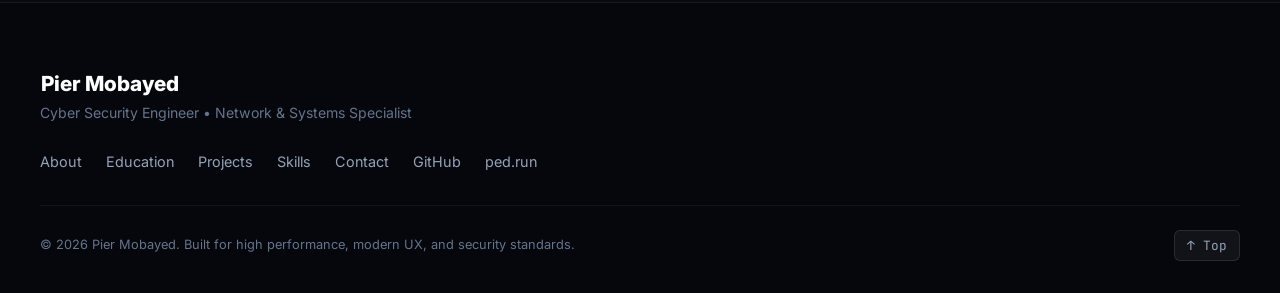
==== commit ef500546: "Link the live Fleet Rental portal from the portfolio. Co-authored-by: Cursor <cursoragent@cursor.com" ====
--- a/index.html
+++ b/index.html
@@ -598,6 +598,9 @@
             <div class="project-card-top">
               <div class="project-type-tag">Enterprise Portal • Laravel 11</div>
               <div class="project-links">
+                <a href="https://pm.up.railway.app" target="_blank" rel="noopener noreferrer" title="Live Web Page" class="icon-link">
+                  <svg viewBox="0 0 20 20" fill="currentColor"><path d="M11 3a1 1 0 100 2h2.586l-6.293 6.293a1 1 0 101.414 1.414L15 6.414V9a1 1 0 102 0V4a1 1 0 00-1-1h-5z"></path><path d="M5 5a2 2 0 00-2 2v8a2 2 0 002 2h8a2 2 0 002-2v-3a1 1 0 10-2 0v3H5V7h3a1 1 0 000-2H5z"></path></svg>
+                </a>
                 <a href="https://github.com/PierMobayed/fleet-rental-management-system" target="_blank" rel="noopener noreferrer" title="GitHub Repository" class="icon-link">
                   <svg viewBox="0 0 24 24" fill="currentColor"><path d="M12 0C5.37 0 0 5.37 0 12c0 5.31 3.435 9.795 8.205 11.385.6.105.825-.255.825-.57 0-.285-.015-1.23-.015-2.235-3.015.555-3.795-.735-4.035-1.41-.135-.345-.72-1.41-1.23-1.695-.42-.225-1.02-.78-.015-.795.945-.015 1.62.87 1.845 1.23 1.08 1.815 2.805 1.305 3.495.99.105-.78.42-1.305.765-1.605-2.67-.3-5.46-1.335-5.46-5.925 0-1.305.465-2.385 1.23-3.225-.12-.3-.54-1.53.12-3.18 0 0 1.005-.315 3.3 1.23.96-.27 1.98-.405 3-.405s2.04.135 3 .405c2.295-1.56 3.3-1.23 3.3-1.23.66 1.65.24 2.88.12 3.18.765.84 1.23 1.905 1.23 3.225 0 4.605-2.805 5.625-5.475 5.925.435.375.81 1.095.81 2.22 0 1.605-.015 2.895-.015 3.3 0 .315.225.69.825.57A12.02 12.02 0 0024 12c0-6.63-5.37-12-12-12z"/></svg>
                 </a>
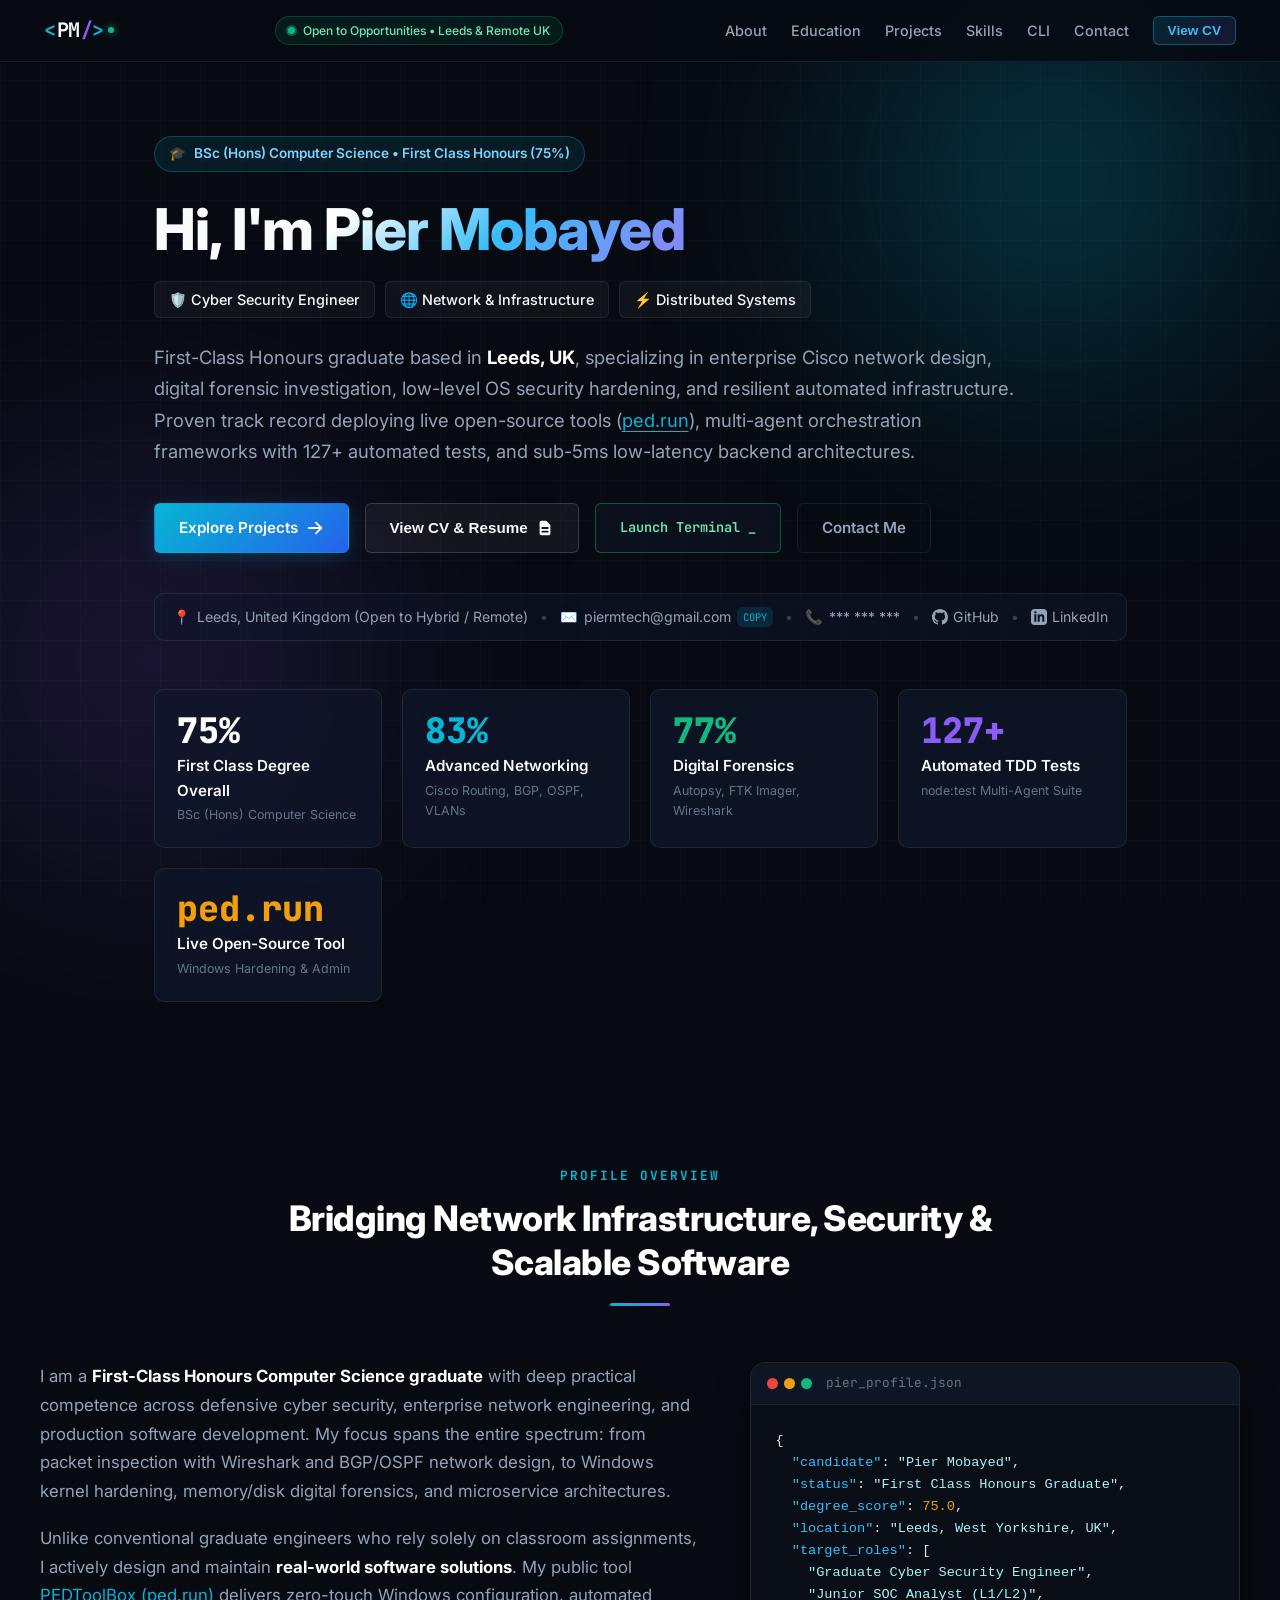
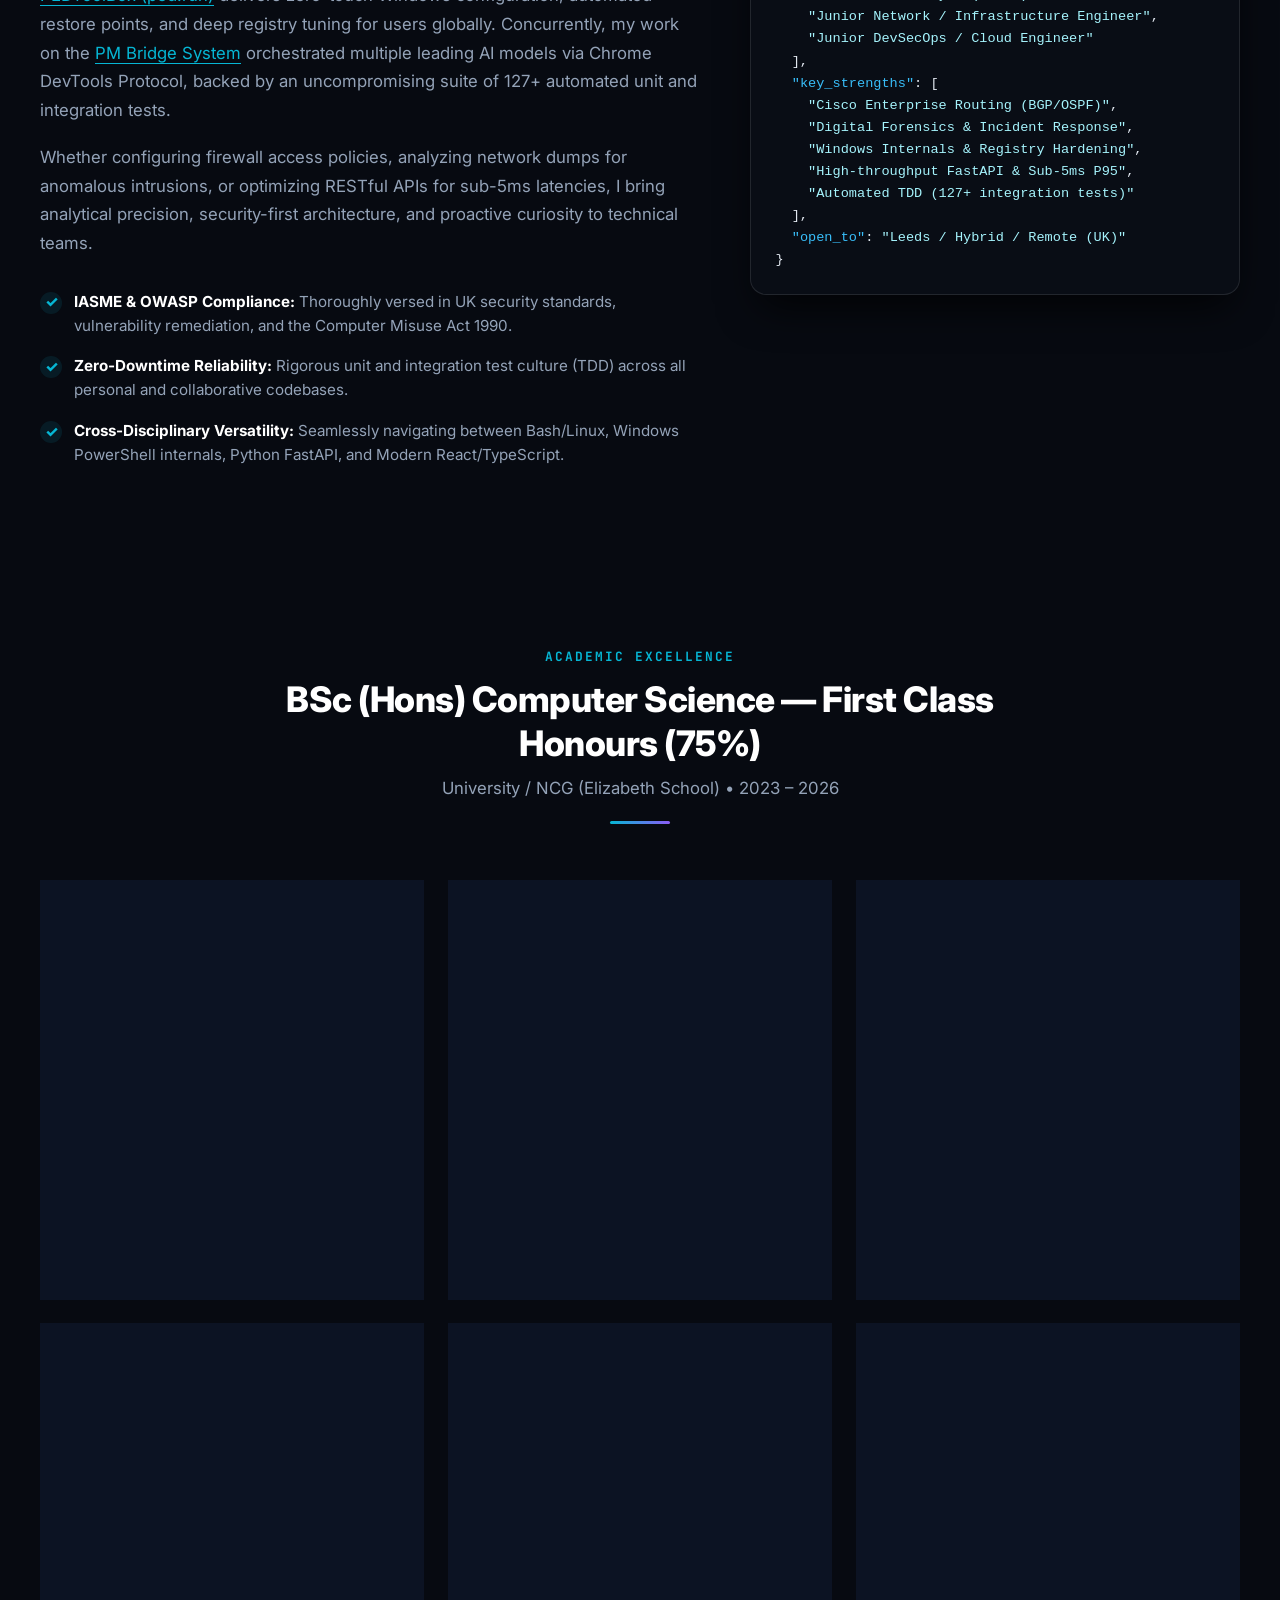
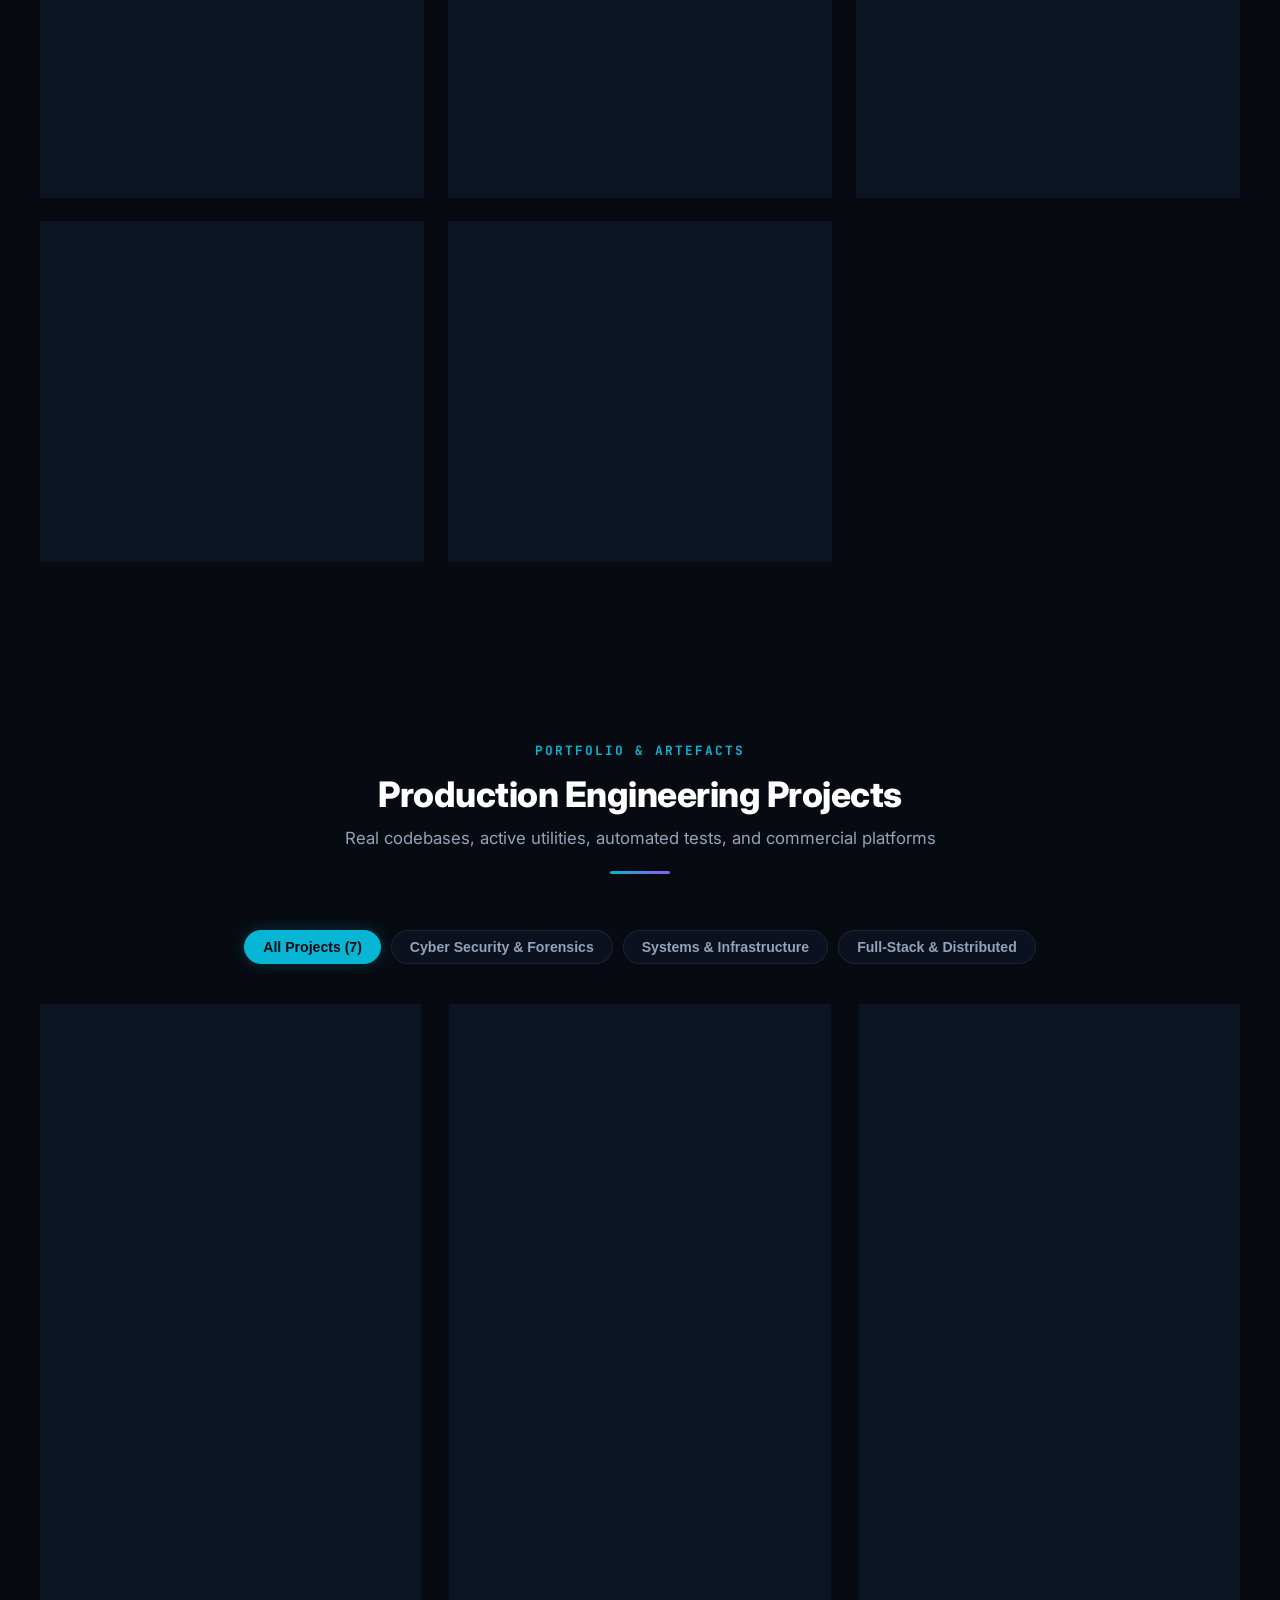
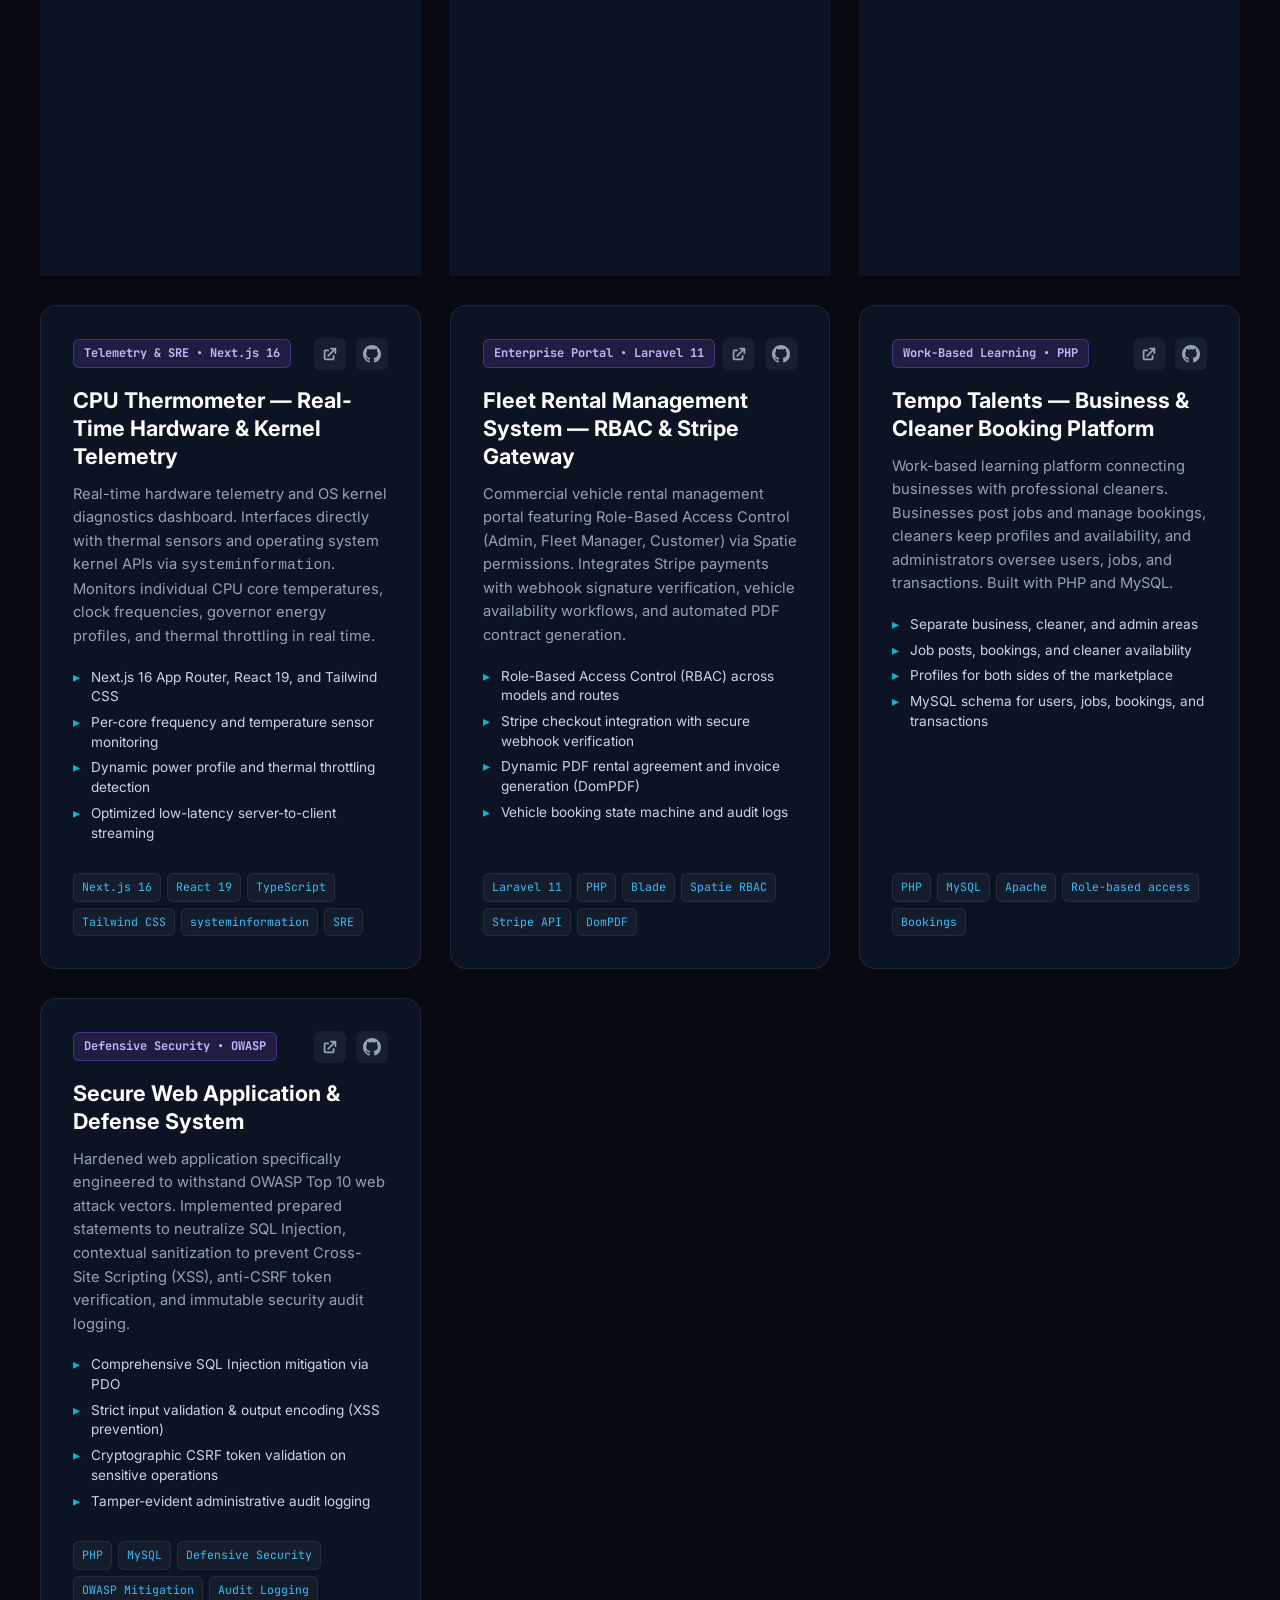
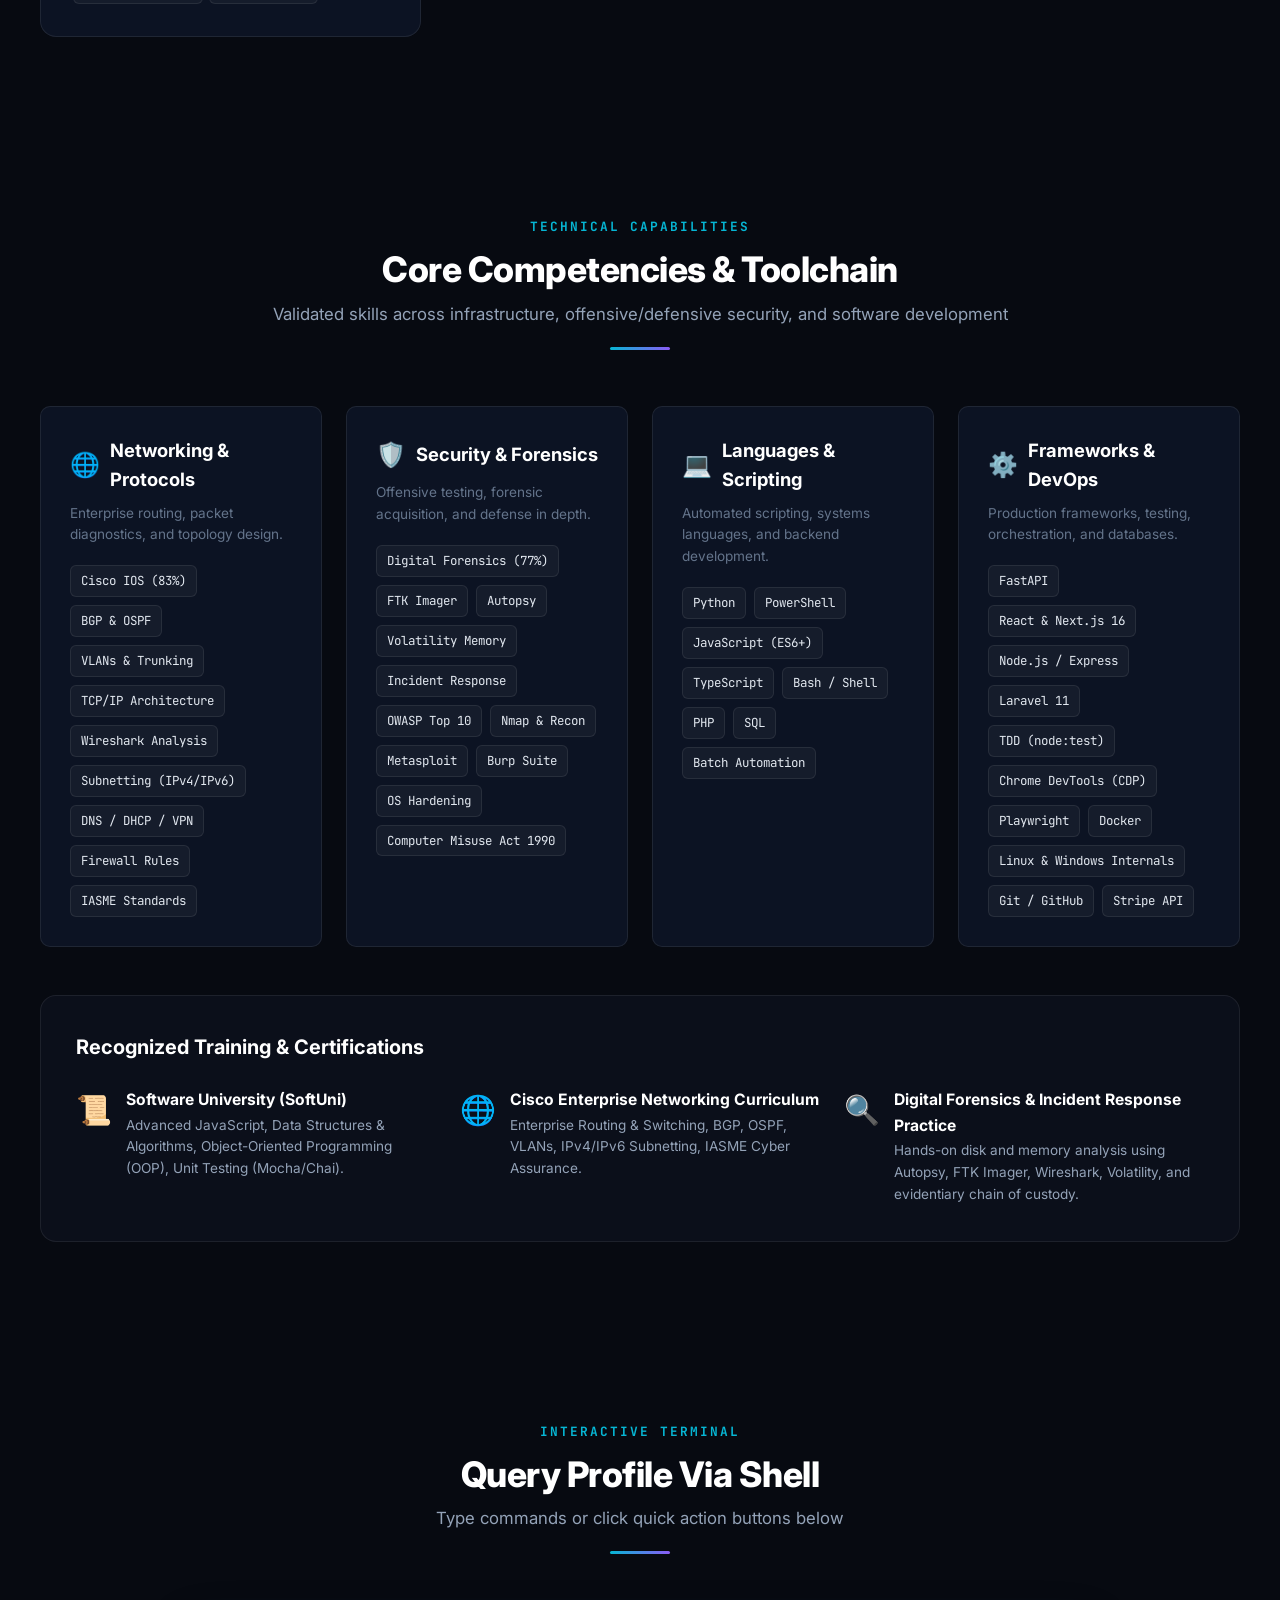
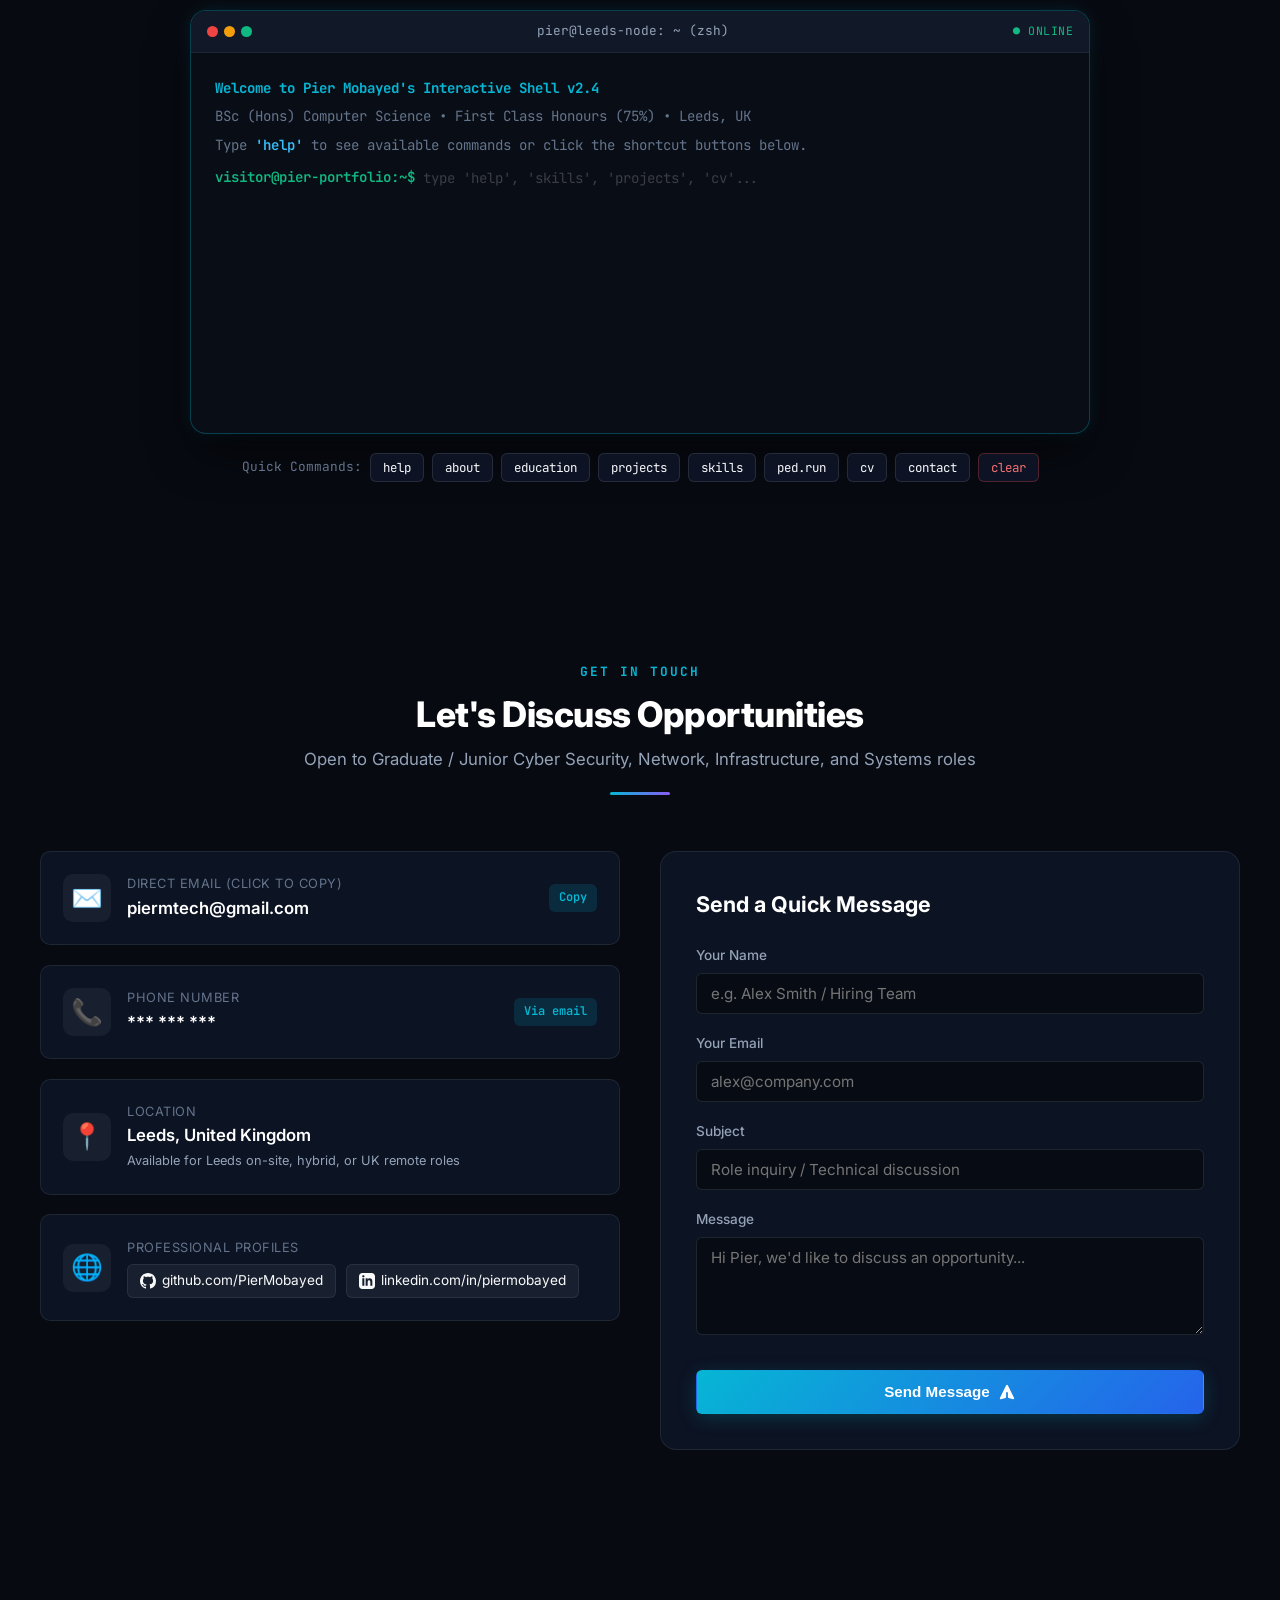
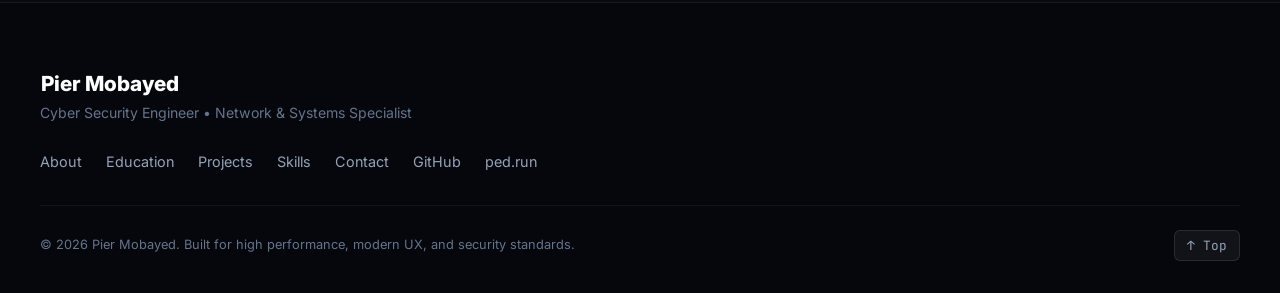
==== commit a68924ea: "Point the CV and portfolio at the live project sites. Co-authored-by: Cursor <cursoragent@cursor.com" ====
--- a/index.html
+++ b/index.html
@@ -633,7 +633,7 @@
           <!-- 6. Tempo Talents -->
           <article class="project-card" data-category="fullstack security">
             <div class="project-card-top">
-              <div class="project-type-tag">Work-Based Learning • Auth</div>
+              <div class="project-type-tag">Work-Based Learning • PHP</div>
               <div class="project-links">
                 <a href="https://tempo-web-production-767b.up.railway.app" target="_blank" rel="noopener noreferrer" title="Live Web Page" class="icon-link">
                   <svg viewBox="0 0 20 20" fill="currentColor"><path d="M11 3a1 1 0 100 2h2.586l-6.293 6.293a1 1 0 101.414 1.414L15 6.414V9a1 1 0 102 0V4a1 1 0 00-1-1h-5z"></path><path d="M5 5a2 2 0 00-2 2v8a2 2 0 002 2h8a2 2 0 002-2v-3a1 1 0 10-2 0v3H5V7h3a1 1 0 000-2H5z"></path></svg>
@@ -644,26 +644,25 @@
               </div>
             </div>
 
-            <h3 class="project-title">Tempo Talents — Full-Stack Recruitment & Auth Platform</h3>
+            <h3 class="project-title">Tempo Talents — Business & Cleaner Booking Platform</h3>
 
             <p class="project-description">
-              Production recruitment and talent booking portal developed for university Work-Based Learning. Built with Node.js and Express, implementing salted Bcrypt password hashing, stateless JSON Web Tokens (JWT) for session management, and MongoDB schema validation.
+              Work-based learning platform connecting businesses with professional cleaners. Businesses post jobs and manage bookings, cleaners keep profiles and availability, and administrators oversee users, jobs, and transactions. Built with PHP and MySQL.
             </p>
 
             <ul class="project-bullet-highlights">
-              <li>Stateless JWT authentication and secure token expiration</li>
-              <li>Salted Bcrypt password hashing (12 rounds)</li>
-              <li>RESTful API endpoints with structured JSON schemas</li>
-              <li>MongoDB document validation and relationship modeling</li>
+              <li>Separate business, cleaner, and admin areas</li>
+              <li>Job posts, bookings, and cleaner availability</li>
+              <li>Profiles for both sides of the marketplace</li>
+              <li>MySQL schema for users, jobs, bookings, and transactions</li>
             </ul>
 
             <div class="project-tech-tags">
-              <span>Node.js</span>
-              <span>Express</span>
-              <span>MongoDB</span>
-              <span>JWT</span>
-              <span>Bcrypt</span>
-              <span>REST API</span>
+              <span>PHP</span>
+              <span>MySQL</span>
+              <span>Apache</span>
+              <span>Role-based access</span>
+              <span>Bookings</span>
             </div>
           </article>
 
